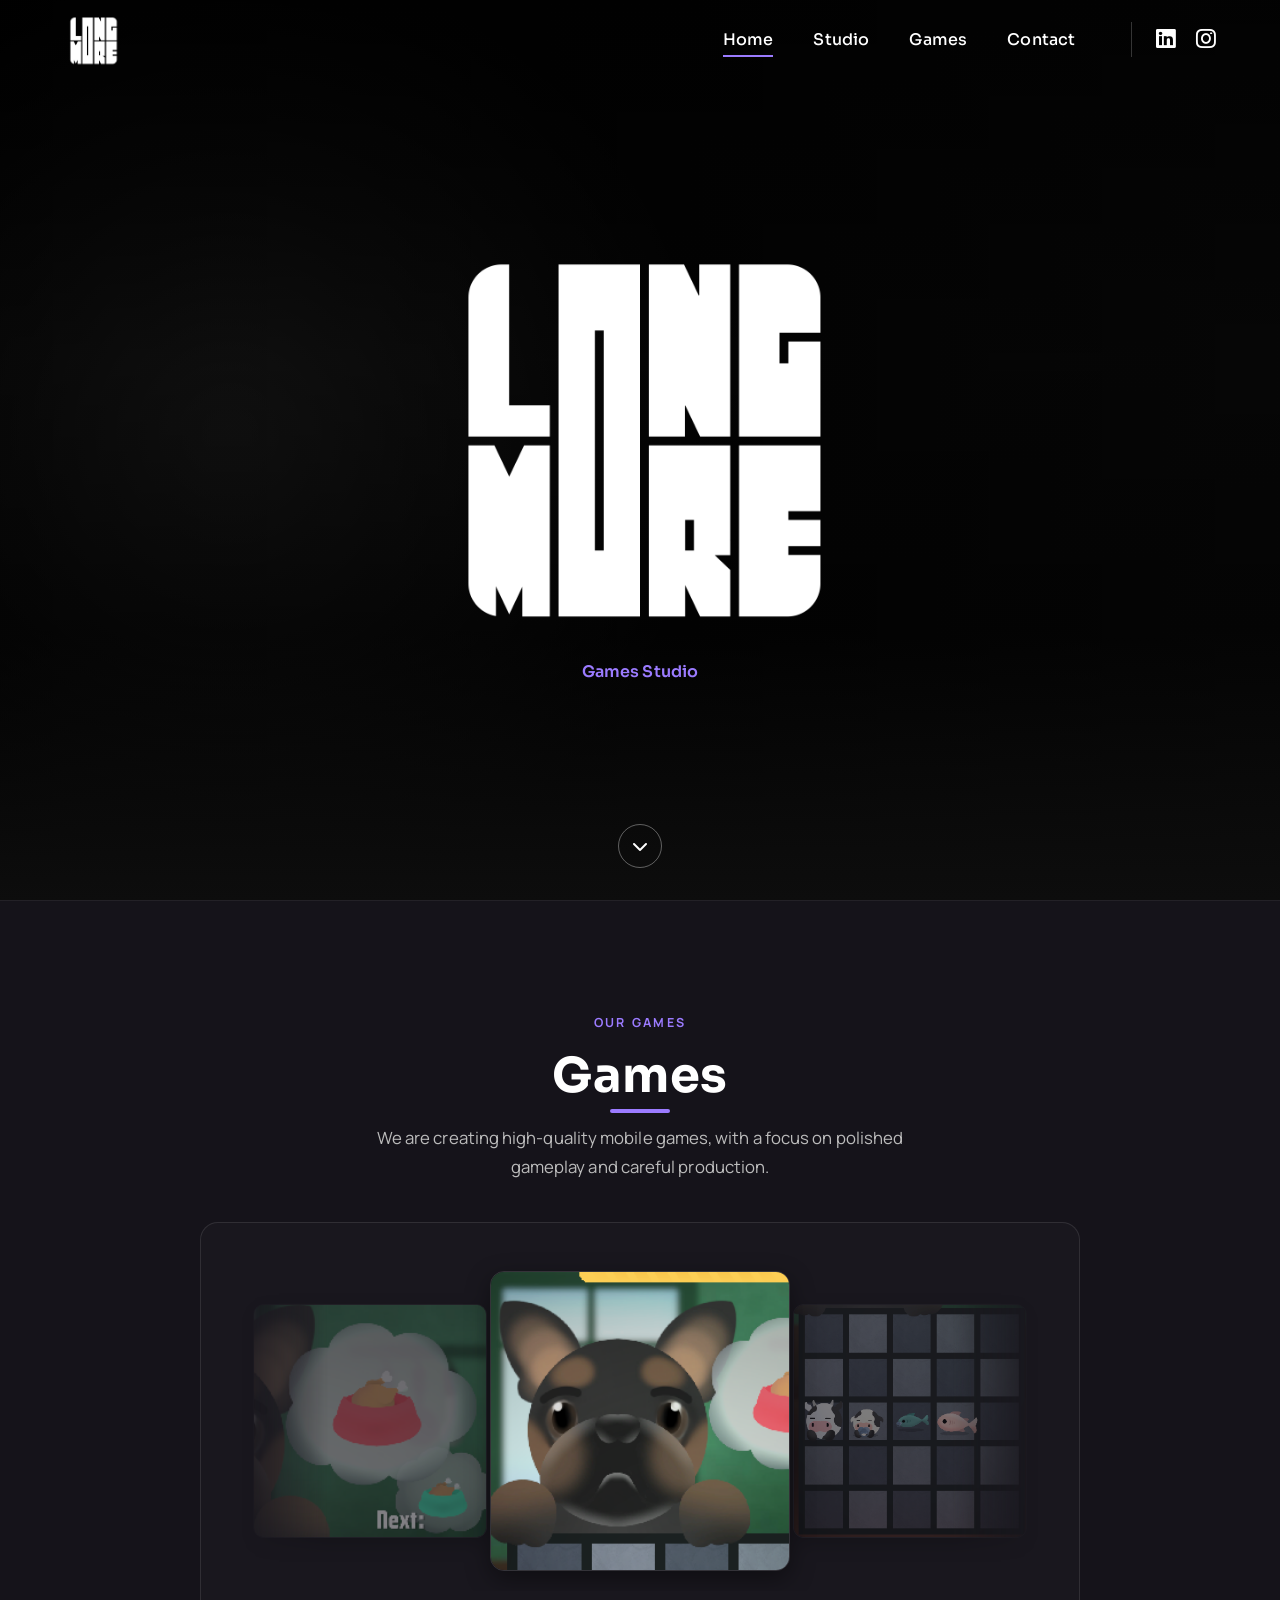
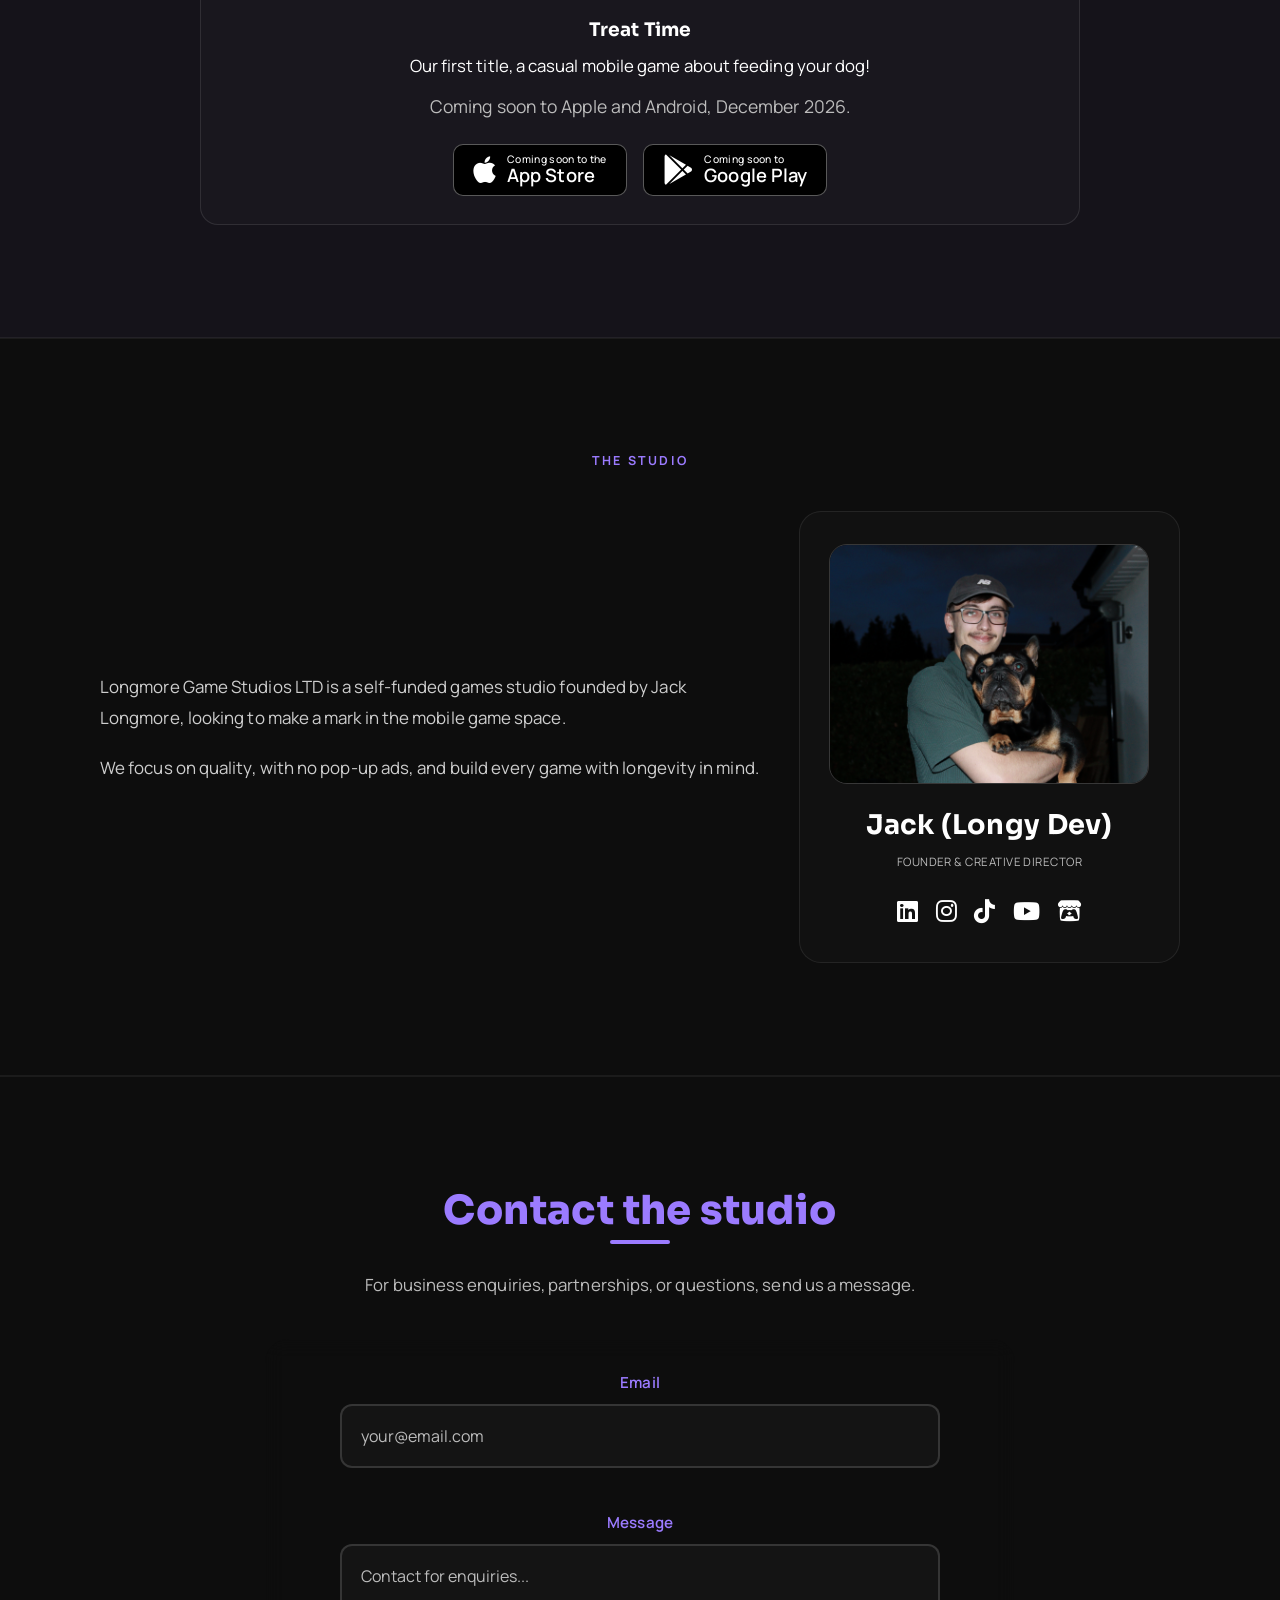
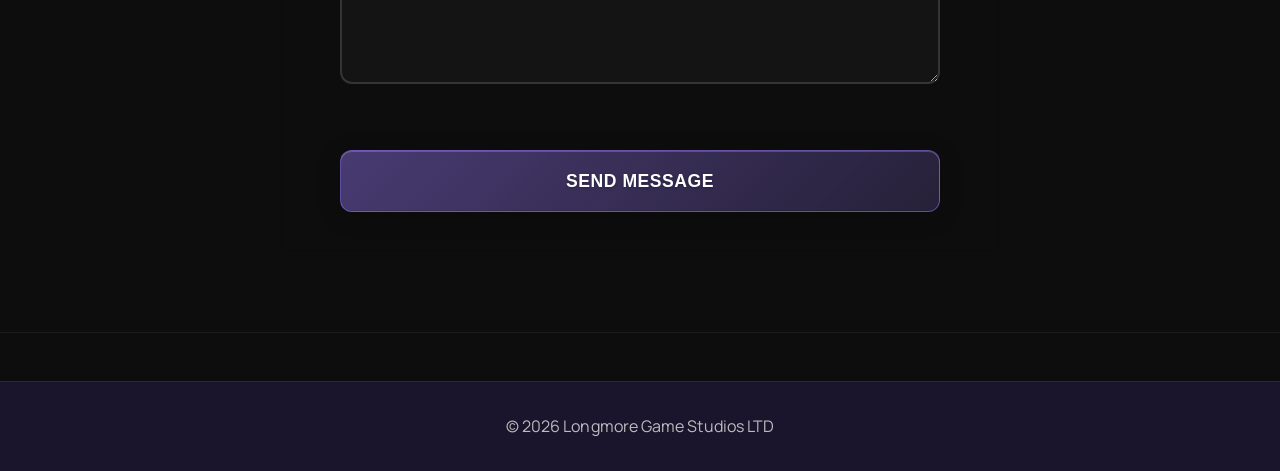
==== index.html @ f1a42972 "Website" ====
<!DOCTYPE html>
<html lang="en">
<head>
  <meta charset="UTF-8" />
  <meta name="viewport" content="width=device-width, initial-scale=1.0"/>
  <title>Longmore Game Studios LTD | High-Quality Mobile Games</title>
  <meta name="description" content="Longmore Game Studios LTD creates high-quality mobile games with a focus on polished gameplay and careful development." />
  <link rel="icon" href="./NewImages/TempStudioLogo/My%20Logo%20Transparent.png" type="image/png">
  <link rel="apple-touch-icon" href="./NewImages/TempStudioLogo/My%20Logo%20Transparent.png">
  <!-- Google Fonts: Sora + Manrope -->
  <link href="https://fonts.googleapis.com/css2?family=Manrope:wght@400;500;600;700;800&family=Sora:wght@500;600;700;800&display=swap" rel="stylesheet">
  <link rel="stylesheet" href="style.css"/>
  <link rel="stylesheet" href="slideshow.css"/>
  <link rel="stylesheet" href="expandable.css"/>
  <link rel="stylesheet" href="contact.css"/>
  <link rel="stylesheet" href="https://cdnjs.cloudflare.com/ajax/libs/font-awesome/6.5.1/css/all.min.css">
  <style>
    body {
      font-family: 'Manrope', 'Inter', 'Poppins', Arial, Helvetica, sans-serif;
      font-size: 1rem;
      font-weight: 400;
      letter-spacing: 0.005em;
      background: var(--bg);
      color: var(--text);
    }
    h1, h2, h3, nav a {
      font-family: 'Sora', 'Inter', 'Poppins', Arial, Helvetica, sans-serif;
      letter-spacing: 0.01em;
    }
    .hero-content-panel {
      max-width: 560px;
      padding: 0;
    }
    @media (max-width: 768px) {
      .hero-content-panel {
        max-width: 100%;
        margin-bottom: 3rem;
      }
    }
    @media (max-width: 768px) {
      .about-grid {
        display: block !important;
        gap: 0 !important;
        position: static !important;
      }
      .about-grid .vertical-divider {
        display: none !important;
      }
      .about-grid > div {
        margin-bottom: 1rem;
      }
      .about-content {
        padding: 1.5rem 1rem !important;
        margin-bottom: 1rem !important;
      }
      .about-bullets li {
        font-size: 0.95rem !important;
        gap: 0.8rem !important;
        padding: 0.8rem 0 !important;
      }
    }
  </style>
</head>
<body>
  <nav>
    <div class="nav-left">
      <a href="#top" class="nav-logo-link">
        <div class="brand-logo-crop brand-logo-crop-nav">
          <img src="./NewImages/TempStudioLogo/My%20Logo%20Transparent.png" alt="Longmore Game Studios LTD">
        </div>
      </a>
    </div>

    <div class="nav-right">
      <a href="#top" class="current">Home</a>
      <a href="#studio">Studio</a>
      <a href="#games">Games</a>
      <a href="#contact">Contact</a>
      <div class="socials">
        <a href="https://www.linkedin.com/in/jacklongmorein/" target="_blank" rel="noopener" aria-label="LinkedIn"><i class="fab fa-linkedin"></i></a>
        <a href="https://www.instagram.com/longy_dev" target="_blank" rel="noopener" aria-label="Instagram"><i class="fab fa-instagram"></i></a>
      </div>
    </div>

    <button class="menu-toggle" id="menuToggle" type="button" aria-label="Toggle menu" aria-expanded="false" aria-controls="menuOverlay">
      <span></span><span></span><span></span>
    </button>

    <div class="menu-overlay" id="menuOverlay" aria-hidden="true">
      <div class="menu-links">
        <a href="#top" style="--i:0">Home</a>
        <a href="#studio" style="--i:1">Studio</a>
        <a href="#games" style="--i:2">Games</a>
        <a href="#contact" style="--i:3">Contact</a>
      </div>
      <div class="menu-socials" style="--i:4">
        <a href="https://www.linkedin.com/in/jacklongmorein/" target="_blank" rel="noopener" aria-label="LinkedIn"><i class="fab fa-linkedin"></i></a>
        <a href="https://www.instagram.com/longy_dev" target="_blank" rel="noopener" aria-label="Instagram"><i class="fab fa-instagram"></i></a>
      </div>
    </div>
  </nav>

  <header id="top" class="banner" style="display: flex; align-items: center; justify-content: center; padding: 1.5rem clamp(1rem, 4vw, 4rem); height: 100vh; overflow: hidden; margin-top: 0;">
    <!-- Add <source src="./NewVideos/your-gameplay.mp4" type="video/mp4"> inside the video once the footage is ready -->
    <video class="banner-video" autoplay muted loop playsinline preload="metadata" aria-hidden="true"></video>
    <div class="banner-video-fade" aria-hidden="true"></div>
    <div class="hero-content-panel" style="display: flex; flex-direction: column; justify-content: center; align-items: center; text-align: center; z-index: 10; position: relative;">
      <h1 class="hero-brand-heading"><span class="brand-logo-crop brand-logo-crop-hero"><img src="./NewImages/TempStudioLogo/My%20Logo%20Transparent.png" alt="Longmore Game Studios LTD"></span></h1>
      <p class="hero-studio-label">Games Studio</p>
    </div>
    <a class="hero-scroll-cue" href="#games" aria-label="Scroll to games" title="Scroll to games">
      <i class="fa-solid fa-chevron-down" aria-hidden="true"></i>
    </a>
  </header>

  <main>
    <section id="games" class="centered-shell section-block">
      <div class="section-heading">
        <p class="eyebrow">Our games</p>
        <h2>Games</h2>
        <p class="vision-statement">We are creating high-quality mobile games, with a focus on polished gameplay and careful production.</p>
      </div>

      <div class="game-gallery" aria-label="Longmore Game Studios games">
        <article class="featured-game">
          <div class="featured-game-shots" id="treatTimeShots">
            <img src="./NewImages/TreatTimeImages/treattime-dog.png" alt="Treat Time dog waiting for food">
            <img src="./NewImages/TreatTimeImages/treattime-grid.png" alt="Treat Time puzzle grid">
            <img src="./NewImages/TreatTimeImages/treattime-buttons.png" alt="Treat Time bone and bowl buttons">
            <img src="./NewImages/TreatTimeImages/treattime-food.png" alt="Treat Time requested food">
          </div>
          <h3>Treat Time</h3>
          <p class="featured-game-description">Our first title, a casual mobile game about feeding your dog!</p>
          <p class="featured-game-status">Coming soon to Apple and Android, December 2026.</p>
          <div class="store-badges">
            <span class="store-badge">
              <i class="fa-brands fa-apple" aria-hidden="true"></i>
              <span><small>Coming soon to the</small>App Store</span>
            </span>
            <span class="store-badge">
              <i class="fa-brands fa-google-play" aria-hidden="true"></i>
              <span><small>Coming soon to</small>Google Play</span>
            </span>
          </div>
        </article>
      </div>
    </section>

    <section id="studio" class="centered-shell section-block">
      <div class="section-heading">
        <p class="eyebrow">The studio</p>
      </div>

      <div class="story-split">
        <div class="story-copy">
          <p>
            Longmore Game Studios LTD is a self-funded games studio founded by Jack Longmore, looking to make a mark in the mobile game space.
          </p>

          <p>
            We focus on quality, with no pop-up ads, and build every game with longevity in mind.
          </p>
        </div>

        <div class="owner-card" aria-label="Owner profile overview">
          <img class="owner-photo" src="./Images/ME.JPG" alt="Jack, founder of Longmore Game Studios LTD, holding his dog">
          <h3>Jack (Longy Dev)</h3>
          <p>Founder & Creative Director</p>
          <div class="owner-socials">
            <a href="https://www.linkedin.com/in/jacklongmorein/" target="_blank" rel="noopener" aria-label="LinkedIn"><i class="fab fa-linkedin"></i></a>
            <a href="https://www.instagram.com/longy_dev" target="_blank" rel="noopener" aria-label="Instagram"><i class="fab fa-instagram"></i></a>
            <a href="https://www.tiktok.com/@longydev" target="_blank" rel="noopener" aria-label="TikTok"><i class="fab fa-tiktok"></i></a>
            <a href="https://www.youtube.com/@LongyDev" target="_blank" rel="noopener" aria-label="YouTube"><i class="fab fa-youtube"></i></a>
            <a href="https://longy-dev.itch.io/" target="_blank" rel="noopener" aria-label="itch.io"><i class="fab fa-itch-io"></i></a>
          </div>
        </div>
      </div>
    </section>

    <section id="contact" class="centered-shell section-block contact-block">
      <div class="section-heading narrow">
        
        <h2>Contact the studio</h2>
        <p class="vision-statement">For business enquiries, partnerships, or questions, send us a message.</p>
      </div>

      <div class="contact-wrapper" style="padding: 0; background: transparent; border: none; box-shadow: none;">
        <form class="contact-form" action="https://formspree.io/f/xaqpeebo" method="POST">
          <div class="form-group">
            <label for="email">Email</label>
            <input type="email" id="email" name="email" placeholder="your@email.com" required>
          </div>

          <div class="form-group">
            <label for="message">Message</label>
            <textarea id="message" name="message" placeholder="Contact for enquiries..." required></textarea>
          </div>

          <div class="form-group" style="margin-top: 1rem;">
            <button type="submit" class="cta-btn">Send message</button>
          </div>
        </form>
      </div>
    </section>
  </main>

  <footer>
    <p>© 2026 Longmore Game Studios LTD</p>
  </footer>

  <script src="script.js"></script>
</body>
</html>
---- style.css ----
@import url('https://fonts.googleapis.com/css2?family=Inter:wght@400;600;700;900&display=swap');
@import url('https://fonts.googleapis.com/css2?family=Poppins:wght@400;600;700&display=swap');

/* Freelance project card links */
/* Juicy pill-style links for freelance cards */
/* Simple accent color links for freelance cards */
.freelance-card-content a {
  color: var(--accent);
  text-decoration: none;
  font-weight: 600;
  margin-right: 1.2rem;
  transition: color 0.18s;
  position: relative;
}
.freelance-card-content a:last-child {
  margin-right: 0;
}
.freelance-card-content a:hover, .freelance-card-content a:focus {
  color: #fff;
  text-decoration: underline;
  outline: none;
}
.freelance-card-links {
  margin-top: auto;
  padding-top: 1rem;
  display: flex;
  gap: 1.2rem;
  flex-wrap: wrap;
}
/* =========================================================
   FREELANCE PAGE CUSTOM STYLES
========================================================= */

/* Override muted text colour on the freelance page only */
.page-freelance {
  --text-muted: #e0e0e0;
}
.page-freelance [style*="text-muted"] {
  font-size: 1rem !important;
}



.freelance-section {
  padding: 4rem 2rem;
  max-width: 1000px;
  margin: 0 auto 2rem auto;
}

.freelance-cards {
  display: grid;
  grid-template-columns: repeat(3, 1fr);
  gap: 1.8rem;
  max-width: 1000px;
  margin: 0 auto;
}

.freelance-card {
  display: flex;
  flex-direction: column;
  background: rgba(40,40,40,0.85);
  border-radius: 12px;
  overflow: hidden;
  border: 1px solid rgba(151, 217, 154,0.15);
  box-shadow: 0 4px 20px rgba(0,0,0,0.25);
  transition: transform 0.25s ease, box-shadow 0.25s ease, border-color 0.25s ease;
}
.freelance-card:hover {
  transform: translateY(-6px);
  box-shadow: 0 12px 32px rgba(0,0,0,0.4);
  border-color: rgba(151, 217, 154,0.5);
}

.freelance-card img {
  width: 100%;
  height: 180px;
  object-fit: cover;
  display: block;
  border-bottom: 2px solid rgba(151, 217, 154,0.2);
}

.freelance-card-content {
  flex: 1;
  min-width: 0;
  padding: 1.4rem;
  display: flex;
  flex-direction: column;
}

.freelance-card-content h3 {
  color: var(--accent);
  margin-bottom: 0.7rem;
  font-size: 1.25rem;
}

.freelance-card-content p {
  color: #fff;
  line-height: 1.6;
  font-size: 1rem;
  margin-bottom: 0.7rem;
}


.freelance-review-grid {
  display: grid;
  grid-template-columns: 1fr 1fr;
  gap: 2rem;
  max-width: 900px;
  margin: 0 auto;
}

.freelance-review-card {
  display: flex;
  position: relative;
  background: rgba(30,30,30,0.9);
  border: 1px solid rgba(255,255,255,0.07);
  border-radius: 14px;
  padding: 2.2rem 2rem 1.8rem;
  flex-direction: column;
  align-items: flex-start;
  gap: 0;
  overflow: hidden;
}
.freelance-review-card::before {
  content: '\201C';
  position: absolute;
  top: -0.6rem;
  left: 1.2rem;
  font-size: 6rem;
  line-height: 1;
  color: var(--accent);
  opacity: 0.18;
  font-family: Georgia, serif;
  pointer-events: none;
}

.freelance-review-card p {
  font-size: 0.96rem;
  line-height: 1.8;
  color: #d0d0d0;
  margin-bottom: 1.2rem;
  position: relative;
  z-index: 1;
}

.freelance-review-card .review-author {
  color: var(--accent);
  font-weight: 700;
  font-size: 0.93rem;
  letter-spacing: 0.02em;
}
.freelance-review-card .review-role {
  color: rgba(255,255,255,0.4);
  font-size: 0.82rem;
  margin-top: 0.15rem;
}

/* Project Types grid */
.freelance-packages-grid {
  display: grid;
  grid-template-columns: 1fr 1fr;
  gap: 2rem;
  margin-bottom: 2rem;
}

@media (max-width: 900px) {
  .freelance-review-grid,
  .freelance-packages-grid {
    grid-template-columns: 1fr;
    gap: 1.2rem;
  }
  .freelance-cards {
    grid-template-columns: 1fr 1fr;
  }
  .freelance-section {
    padding: 2.5rem 1rem;
  }
}

@media (max-width: 600px) {
  .freelance-cards {
    grid-template-columns: 1fr;
  }
  .freelance-review-card {
    padding: 1.2rem;
  }
  .freelance-section {
    padding: 1.5rem 0.5rem;
  }
}

/* =========================================================
   WHAT I'VE BUILT — EDITORIAL CARD LAYOUT
========================================================= */

.built-grid {
  display: grid;
  grid-template-columns: 1fr 1fr;
  gap: 1.6rem;
  max-width: 1000px;
  margin: 0 auto;
}

/* Base card */
.built-card {
  position: relative;
  border-radius: 14px;
  overflow: hidden;
  background: rgba(24,24,24,0.95);
  border: 1px solid rgba(255,255,255,0.07);
  display: flex;
  flex-direction: column;
  transition: transform 0.28s ease, box-shadow 0.28s ease, border-color 0.28s ease;
}
.built-card:hover {
  transform: translateY(-6px);
  box-shadow: 0 20px 48px rgba(0,0,0,0.55);
  border-color: rgba(151, 217, 154,0.3);
}

/* Featured card spans both columns, side-by-side layout */
.built-card--featured {
  grid-column: 1 / -1;
  flex-direction: row;
}

/* Image wrapper */
.built-card-img {
  position: relative;
  overflow: hidden;
}
.built-card--featured .built-card-img {
  flex: 0 0 55%;
  min-height: 300px;
}
.built-card:not(.built-card--featured) .built-card-img {
  height: 210px;
}

.built-card-img img {
  width: 100%;
  height: 100%;
  object-fit: cover;
  display: block;
  transition: transform 0.45s ease;
}
.built-card:hover .built-card-img img {
  transform: scale(1.05);
}

/* Gradient edge fade — right-edge for featured, bottom for others */
.built-card--featured .built-card-img::after {
  content: '';
  position: absolute;
  inset: 0;
  background: linear-gradient(to right, transparent 55%, rgba(24,24,24,0.85) 100%);
  pointer-events: none;
}
.built-card:not(.built-card--featured) .built-card-img::after {
  content: '';
  position: absolute;
  inset: 0;
  background: linear-gradient(to bottom, transparent 45%, rgba(24,24,24,0.75) 100%);
  pointer-events: none;
}

/* Pill tag badge */
.built-tag {
  position: absolute;
  top: 1rem;
  left: 1rem;
  padding: 0.28rem 0.75rem;
  border-radius: 20px;
  font-size: 0.7rem;
  font-weight: 700;
  letter-spacing: 0.09em;
  text-transform: uppercase;
  z-index: 2;
  backdrop-filter: blur(8px);
}
.built-tag--steam {
  background: rgba(151, 217, 154,0.2);
  color: #b0e0b2;
  border: 1px solid rgba(151, 217, 154,0.55);
}
.built-tag--vr {
  background: rgba(78,201,201,0.18);
  color: #82eaea;
  border: 1px solid rgba(78,201,201,0.5);
}
.built-tag--industry {
  background: rgba(212,175,55,0.18);
  color: #ecd06e;
  border: 1px solid rgba(212,175,55,0.5);
}

/* Card body */
.built-card-body {
  flex: 1;
  padding: 1.5rem;
  display: flex;
  flex-direction: column;
}
.built-card--featured .built-card-body {
  padding: 2rem 2.2rem;
  justify-content: center;
}

.built-card-body h3 {
  color: var(--accent);
  margin-bottom: 0.65rem;
  font-size: 1.15rem;
}
.built-card--featured .built-card-body h3 {
  font-size: 1.5rem;
}

.built-card-body p {
  color: #cccccc;
  font-size: 0.93rem;
  line-height: 1.65;
  margin-bottom: 0.5rem;
}

/* Pill-style link buttons */
.built-card-links {
  margin-top: auto;
  padding-top: 1.1rem;
  border-top: 1px solid rgba(255,255,255,0.07);
  display: flex;
  gap: 1.4rem;
  flex-wrap: wrap;
}
.built-card-links a {
  display: inline-flex;
  align-items: center;
  gap: 0.4rem;
  font-size: 0.85rem;
  font-weight: 600;
  text-decoration: none;
  transition: color 0.2s ease, gap 0.2s ease;
  color: var(--accent);
}

.built-card-links a:hover {
  color: #fff;
}

.built-card-links a.link-secondary {
  color: rgba(151, 217, 154,0.6);
}
.built-card-links a.link-secondary:hover {
  color: var(--accent);
}

@media (max-width: 750px) {
  .built-grid {
    grid-template-columns: 1fr;
  }
  .built-card--featured {
    flex-direction: column;
  }
  .built-card--featured .built-card-img {
    flex: none;
    min-height: 200px;
    height: 220px;
  }
  .built-card--featured .built-card-img::after {
    background: linear-gradient(to bottom, transparent 45%, rgba(24,24,24,0.75) 100%);
  }
}

/* =========================================================
   HOW I WORK — PROCESS STEPS
========================================================= */

.how-steps {
  display: grid;
  grid-template-columns: repeat(4, 1fr);
  gap: 0;
  position: relative;
  max-width: 1000px;
  margin: 0 auto;
}

/* Connecting line behind all steps */
.how-steps::before {
  content: '';
  position: absolute;
  top: 2.2rem;
  left: calc(12.5% - 0px);
  right: calc(12.5% - 0px);
  height: 2px;
  background: linear-gradient(to right, transparent, rgba(151, 217, 154,0.35) 10%, rgba(151, 217, 154,0.35) 90%, transparent);
  z-index: 0;
}

.how-step {
  position: relative;
  text-align: center;
  padding: 0 1rem 1.5rem;
  z-index: 1;
  transition: transform 0.25s ease;
}
.how-step:hover {
  transform: translateY(-4px);
}

/* Number bubble */
.how-step-num {
  width: 4.2rem;
  height: 4.2rem;
  background: #1a1a1a;
  border: 2px solid var(--accent);
  border-radius: 50%;
  display: flex;
  align-items: center;
  justify-content: center;
  margin: 0 auto 1.4rem;
  font-size: 1.3rem;
  font-weight: 800;
  color: var(--accent);
  position: relative;
  z-index: 2;
  box-shadow: 0 0 0 6px rgba(151, 217, 154,0.08);
  transition: background 0.25s, box-shadow 0.25s;
}
.how-step:hover .how-step-num {
  background: #1e2b1f;
  box-shadow: 0 0 0 8px rgba(151, 217, 154,0.12);
}

.how-step h4 {
  color: #ffffff;
  font-size: 0.95rem;
  font-weight: 700;
  margin-bottom: 0.6rem;
}

.how-step p {
  color: rgba(255,255,255,0.55);
  font-size: 0.88rem;
  line-height: 1.65;
}

@media (max-width: 700px) {
  .how-steps {
    grid-template-columns: 1fr 1fr;
    gap: 2rem 1rem;
  }
  .how-steps::before {
    display: none;
  }
}
@media (max-width: 420px) {
  .how-steps {
    grid-template-columns: 1fr;
    gap: 2rem;
  }
}

/* =========================================================
   PRICING SECTION
========================================================= */

.pricing-card {
  max-width: 580px;
  margin: 0 auto;
  background: rgba(24,24,24,0.95);
  border: 1px solid rgba(255,255,255,0.07);
  border-top: 3px solid var(--accent);
  border-radius: 14px;
  padding: 2.4rem 2.4rem 2rem;
}

.pricing-list {
  list-style: none;
  padding: 0;
  margin: 0 0 1.8rem;
}

.pricing-list li {
  display: flex;
  align-items: center;
  justify-content: center;
  gap: 0.9rem;
  padding: 0.85rem 0;
  border-bottom: 1px solid rgba(255,255,255,0.05);
  color: #e0e0e0;
  font-size: 0.95rem;
  line-height: 1.5;
  text-align: center;
}

.pricing-list li:last-child {
  border-bottom: none;
}

.pricing-list li .pricing-check {
  flex-shrink: 0;
  width: 1.5rem;
  height: 1.5rem;
  background: rgba(151, 217, 154,0.12);
  border: 1px solid rgba(151, 217, 154,0.3);
  border-radius: 50%;
  display: flex;
  align-items: center;
  justify-content: center;
  font-size: 0.7rem;
  color: var(--accent);
  margin-top: 0.05rem;
}

.pricing-note {
  color: rgba(255,255,255,0.4);
  font-size: 0.88rem;
  text-align: center;
  margin: 0 0 1.8rem;
  font-style: italic;
}

.pricing-cta {
  text-align: center;
  padding-top: 1.4rem;
  border-top: 1px solid rgba(255,255,255,0.06);
}

.pricing-cta a {
  display: inline-block;
  background: var(--accent);
  color: #1a1a1a;
  font-weight: 700;
  font-size: 0.9rem;
  padding: 0.7rem 1.8rem;
  border-radius: 6px;
  text-decoration: none;
  transition: background 0.2s, transform 0.2s;
}

.pricing-cta a:hover {
  background: #9af0a0;
  transform: translateY(-2px);
  box-shadow: 0 5px 20px rgba(125, 228, 130, 0.3);
}

/* Unify .card.highlight for testimonials and packages */
.card.highlight {
  border-radius: 10px;
  box-shadow: 0 2px 12px rgba(0,0,0,0.12);
  padding: 2rem;
  margin: 0;
}

@media (max-width: 600px) {
  .card.highlight {
    padding: 1.2rem !important;
  }
}
@media (min-width: 901px) {
  .featured-hero-info-mobile {
    padding: 1.2rem 1.8rem;
    text-align: center;
    display: flex;
    flex-direction: column;
    align-items: center;
  }
  .featured-hero-info-mobile .featured-badge {
    font-size: 0.85rem;
    padding: 0.3rem 1rem;
    margin-bottom: 0.6rem;
    background: var(--accent);
    color: #222;
    font-weight: 800;
    border-radius: 6px;
    letter-spacing: 1px;
    box-shadow: 0 2px 12px 0 rgba(151, 217, 154,0.12);
    text-transform: uppercase;
  }
  .featured-hero-info-mobile h3 {
    font-size: 1.6rem;
    font-weight: 900;
    color: #fff;
    margin-bottom: 0.4rem;
    letter-spacing: 0.5px;
    text-shadow: 0 2px 12px rgba(0,0,0,0.18);
  }
  .featured-hero-info-mobile p {
    font-size: 0.95rem;
    color: var(--text-muted);
    margin-bottom: 0.7rem;
    line-height: 1.5;
    max-width: 600px;
  }
  .featured-hero-info-mobile .featured-link-text {
    font-size: 0.9rem;
    font-weight: 700;
    color: var(--accent);
    margin-top: 0.1rem;
    letter-spacing: 0.5px;
  }
}
@media (min-width: 901px) {
  .featured-hero {
    background: var(--card-bg);
    border-radius: 16px;
    margin-bottom: 1.2rem;
    position: static;
    z-index: auto;
  }
}
@media (max-width: 700px) {
  .gamejam-gallery {
    display: flex;
    flex-direction: column;
    align-items: center;
    gap: 1.5rem;
    margin-bottom: 4rem;
  }
  .gamejam-card {
    display: flex;
    flex-direction: column;
    align-items: center;
    text-decoration: none;
    background: var(--card-bg);
    border-radius: 14px;
    box-shadow: 0 4px 16px rgba(0,0,0,0.10);
    padding: 1.2rem 0.5rem !important;
    width: 98vw !important;
    max-width: 98vw !important;
    margin: 0 auto 0 auto !important;
    transition: transform 0.2s;
  }
  .gamejam-card img {
    width: 100%;
    height: 38vw !important;
    min-height: 120px;
    max-height: 180px;
    object-fit: cover;
    border-radius: 10px;
    margin-bottom: 1.1rem;
  }
}
@media (max-width: 768px) {
  .project-content {
    display: flex !important;
    flex-direction: column !important;
  }
  .project-media {
    order: 1 !important;
    width: 100% !important;
    margin-bottom: 1.2rem !important;
  }
  .project-media .youtube-video,
  .project-media video {
    width: 100% !important;
    height: auto !important;
    margin-bottom: 0.7rem !important;
    border-radius: 12px !important;
  }
  .project-media .project-gallery {
    display: flex !important;
    flex-wrap: wrap !important;
    gap: 0.5rem !important;
    margin-bottom: 0.7rem !important;
    justify-content: center !important;
  }
  .project-media .project-gallery img,
  .project-media .gallery-placeholder {
    width: 48% !important;
    min-width: 120px !important;
    max-width: 180px !important;
    border-radius: 10px !important;
    margin-bottom: 0.5rem !important;
  }
  .project-info {
    order: 2 !important;
    width: 100% !important;
    margin-top: 0 !important;
    padding: 1.2rem 0.5rem !important;
  }
}
@media (max-width: 768px) {
  .banner > div[style*="background: linear-gradient"] {
    background: linear-gradient(to bottom, rgba(26, 26, 26, 1) 0%, rgba(26, 26, 26, 0.98) 20%, rgba(26, 26, 26, 0.85) 40%, rgba(26, 26, 26, 0.5) 65%, rgba(26, 26, 26, 0.1) 85%, transparent 100%) !important;
  }
}
@media (max-width: 768px) {
  .banner {
    flex-direction: column !important;
    align-items: center !important;
    justify-content: center !important;
    padding: 1.5rem 1rem !important;
    min-height: 60vh !important;
    text-align: center !important;
  }
  .banner > div[style*="flex: 0.6"] {
    align-items: center !important;
    text-align: center !important;
    width: 100% !important;
    margin: 0 auto !important;
  }
  .banner h1,
  .banner p {
    text-align: center !important;
    width: 100% !important;
    margin-left: 0 !important;
    margin-right: 0 !important;
  }
  .banner div[style*="display: flex; gap: 1rem;"] {
    justify-content: center !important;
    flex-wrap: wrap !important;
    width: 100% !important;
    margin: 0 auto !important;
  }
}
@media (max-width: 768px) {
  .featured-hero {
    box-shadow: none;
    border: 1px solid rgba(151, 217, 154, 0.15);
    background: var(--card-bg);
    border-radius: 16px;
    margin-bottom: 1.2rem;
    position: static;
    z-index: auto;
    display: flex;
    flex-direction: column;
    min-height: 100%;
  }
  .featured-hero-link {
    border-radius: 16px;
    overflow: hidden;
    display: flex;
    flex-direction: column;
    height: 100%;
  }
  .featured-hero-video {
    aspect-ratio: 16 / 9;
    border-radius: 16px 16px 0 0;
    min-height: unset;
    max-height: 220px;
    width: 100%;
    overflow: hidden;
    position: relative;
  }
  .featured-hero-video video {
    width: 100%;
    height: 100%;
    object-fit: cover;
    border-radius: 16px 16px 0 0;
  }
  .featured-hero-overlay {
    display: none !important;
  }
  .featured-hero-content, .featured-hero-info-mobile {
    padding: 1.2rem;
    background: none;
    text-align: left;
  }
  .featured-badge {
    font-size: 0.8rem;
    padding: 0.3rem 0.8rem;
    margin-bottom: 0.5rem;
    background: var(--accent);
    color: #222;
    box-shadow: none;
    letter-spacing: 0.5px;
    display: inline-block;
  }
  .featured-hero-content h3, .featured-hero-info-mobile h3 {
    font-size: 1.3rem;
    font-weight: 700;
    color: #fff;
    margin-bottom: 0.3rem;
    letter-spacing: 0.2px;
    text-shadow: none;
  }
  .featured-hero-content p, .featured-hero-info-mobile p {
    font-size: 0.9rem;
    color: var(--text-muted);
    font-weight: 400;
    margin-bottom: 0.5rem;
    text-shadow: none;
  }
  .featured-link-text {
    font-size: 0.9rem;
    font-weight: 600;
    color: var(--accent);
    text-shadow: none;
  }
  .featured-duo {
    grid-template-columns: 1fr;
    gap: 1.2rem;
  }
  .featured-duo-info {
    padding: 1.2rem;
  }
}
@media (max-width: 768px) {
  .featured-hero {
    background: var(--card-bg);
    border-radius: 16px;
    margin-bottom: 1.2rem;
    position: static;
    z-index: auto;
  }
  .featured-hero-link {
    border-radius: 16px;
    overflow: hidden;
  }
  .featured-hero-video {
    aspect-ratio: 16 / 9;
    border-radius: 16px 16px 0 0;
    min-height: unset;
    max-height: 220px;
    width: 100%;
    overflow: hidden;
  }
  .featured-hero-video video {
    width: 100%;
    height: 100%;
    object-fit: cover;
    border-radius: 16px 16px 0 0;
  }
  .featured-hero-overlay {
    position: absolute;
    inset: 0;
    background: linear-gradient(to top, rgba(26, 26, 26, 0.95) 0%, rgba(26, 26, 26, 0.5) 60%, transparent 100%);
    display: flex;
    align-items: flex-end;
    justify-content: center;
    padding: 1rem;
    border-radius: 0 0 16px 16px;
  }
  .featured-hero-content {
    max-width: 100%;
    padding: 1.2rem;
    text-align: left;
  }
  .featured-badge {
    font-size: 0.8rem;
    padding: 0.3rem 0.8rem;
    margin-bottom: 0.5rem;
    background: var(--accent);
    color: #222;
    box-shadow: none;
    letter-spacing: 0.5px;
  }
  .featured-hero-content h3 {
    font-size: 1.3rem;
    font-weight: 700;
    color: #fff;
    margin-bottom: 0.3rem;
    letter-spacing: 0.2px;
    text-shadow: none;
  }
  .featured-hero-content p {
    font-size: 0.9rem;
    color: var(--text-muted);
    font-weight: 400;
    margin-bottom: 0.5rem;
    text-shadow: none;
  }
  .featured-link-text {
    font-size: 0.9rem;
    font-weight: 600;
    color: var(--accent);
    text-shadow: none;
  }
  .featured-duo {
    grid-template-columns: 1fr;
    gap: 1.2rem;
  }
  .featured-duo-info {
    padding: 1.2rem;
  }
}
/* Fix default link color for featured-hero-link */
.featured-hero-link,
.featured-hero-link:visited,
.featured-hero-link:active,
.featured-hero-link:hover {
  color: inherit;
  text-decoration: none;
}
.featured-hero-link * {
  color: inherit;
}

/* =========================================================
   BASE & VARIABLES
========================================================= */
:root {
  --accent: #9b7bff;
  --dark: #7d5ae8;
  --darker: #1b142d;
  --bg: #0d0d0d;
  --card-bg: #141414;
  --text: #ffffff;
  --text-muted: #bcbcbc;
  --nav-height: 80px;
}

* {
  margin: 0;
  padding: 0;
  box-sizing: border-box;
}

html {
  scroll-behavior: smooth;
  scroll-padding-top: calc(var(--nav-height) + 20px);
}

body {
  font-family: 'Inter', 'Poppins', Arial, Helvetica, sans-serif;
  font-size: 1rem;
  font-weight: 400;
  letter-spacing: 0.01em;
  background: var(--bg);
  color: var(--text);
  line-height: 1.6;
  overflow-x: hidden;
}

/* =========================================================
   NAVIGATION
========================================================= */
nav {
  position: fixed;
  top: 0;
  left: 0;
  right: 0;
  z-index: 1000;
  height: var(--nav-height);
  display: flex;
  align-items: center;
  justify-content: space-between;
  padding: 0 5%;
  background: transparent;
  backdrop-filter: none;
  border-bottom: 1px solid transparent;
  transition: background 0.4s ease, backdrop-filter 0.4s ease, border-color 0.4s ease;
}

nav.scrolled {
  background: transparent;
  backdrop-filter: none;
  border-bottom: 1px solid transparent;
  box-shadow: none;
}

nav .nav-left {
  font-size: 1.5rem;
  font-weight: 700;
  color: var(--text);
  display: flex;
  align-items: center;
  gap: 1rem;
}

.nav-logo-link {
  display: flex;
  align-items: center;
  text-decoration: none;
  color: var(--text);
  letter-spacing: 0.04em;
}

.brand-logo-crop {
  position: relative;
  display: block;
  overflow: hidden;
  flex: none;
}

.brand-logo-crop img {
  position: absolute;
  top: 50%;
  left: 50%;
  display: block;
  width: 100%;
  height: 100%;
  object-fit: contain;
  transform: translate(-50%, -50%);
}

.brand-logo-crop-nav {
  width: 58px;
  height: 58px;
}

.hero-brand-heading {
  margin: 0 0 0.25rem;
  line-height: 0;
}

.brand-logo-crop-hero {
  width: min(72vw, 440px);
  aspect-ratio: 1;
  overflow: visible;
}

.hero-brand-heading img {
  transform-origin: center;
  scale: 1 1;
  rotate: 0deg;
  transition: scale 90ms cubic-bezier(0.2, 0.8, 0.25, 1), rotate 100ms ease-out, transform-origin 100ms ease-out;
}

.hero-brand-heading.is-morphing img {
  transform-origin: var(--logo-origin, center);
  scale: var(--logo-scale-x, 1) var(--logo-scale-y, 1);
  rotate: var(--logo-rotation, 0deg);
}

.hero-studio-label {
  color: var(--accent);
  font-family: 'Sora', 'Inter', 'Poppins', Arial, Helvetica, sans-serif;
  font-size: 1rem;
  font-weight: 600;
  margin: 0;
}

.hero-scroll-cue {
  position: absolute;
  left: 50%;
  bottom: 2rem;
  display: grid;
  width: 44px;
  height: 44px;
  place-items: center;
  color: #fff;
  border: 1px solid rgba(255, 255, 255, 0.35);
  border-radius: 50%;
  text-decoration: none;
  transform: translateX(-50%);
  animation: hero-scroll-hint 1.8s ease-in-out infinite;
}

.hero-scroll-cue:hover {
  color: var(--accent);
  border-color: var(--accent);
}

@keyframes hero-scroll-hint {
  0%, 100% { translate: 0 0; }
  50% { translate: 0 7px; }
}

@media (prefers-reduced-motion: reduce) {
  .hero-scroll-cue {
    animation: none;
  }

  .hero-brand-heading img {
    transition: none;
  }
}

.nav-logo-link span {
  color: #fff;
}

.nav-logo {
  display: none;
}

nav .nav-right {
  display: flex;
  align-items: center;
  gap: 2.5rem;
}

nav .nav-right > a {
  color: var(--text);
  text-decoration: none;
  font-weight: 500;
  position: relative;
  transition: color 0.3s;
}

nav .nav-right > a:hover,
nav .nav-right > a.current {
  color: #fff;
}

nav .nav-right > a::after {
  content: '';
  position: absolute;
  bottom: -5px;
  left: 0;
  width: 0;
  height: 2px;
  background: var(--accent);
  transition: width 0.3s;
}

nav .nav-right > a:hover::after,
nav .nav-right > a.current::after {
  width: 100%;
}

nav .socials {
  display: flex;
  gap: 1.2rem;
  padding-left: 1.5rem;
  margin-left: 1rem;
  border-left: 1px solid rgba(255, 255, 255, 0.2);
}

nav .socials a {
  color: var(--text);
  font-size: 1.4rem;
  transition: all 0.3s;
}

nav .socials a:hover {
  color: var(--accent);
  transform: translateY(-3px);
}

/* =========================================================
   SIDEBAR
========================================================= */
.sidebar {
  position: fixed;
  left: 2%;
  top: 50%;
  transform: translateY(-50%);
  z-index: 999;
  display: flex;
  flex-direction: column;
  gap: 1.5rem;
}

.sidebar a {
  display: flex;
  align-items: center;
  gap: 0.8rem;
  color: var(--text-muted);
  text-decoration: none;
  font-size: 0.9rem;
  transition: all 0.3s;
  opacity: 0.7;
}

.sidebar a::before {
  content: '';
  width: 8px;
  height: 8px;
  border-radius: 50%;
  background: var(--text-muted);
  transition: all 0.3s;
  flex-shrink: 0;
}

.sidebar a:hover,
.sidebar a.active {
  color: var(--accent);
  opacity: 1;
}

.sidebar a:hover::before,
.sidebar a.active::before {
  background: var(--accent);
  width: 12px;
  height: 12px;
}

/* =========================================================
   BANNER
========================================================= */
.banner {
  position: relative;
  height: 100vh;
  min-height: 750px;
  display: flex;
  align-items: center;
  justify-content: center;
  background: linear-gradient(90deg, rgba(0, 0, 0, 0.98) 0%, rgba(0, 0, 0, 0.82) 35%, rgba(0, 0, 0, 0.65) 60%, rgba(0, 0, 0, 0.3) 100%);
  background-size: cover;
  background-position: center;
  overflow: hidden;
  margin-top: 0;
  perspective: 1000px;
}

.banner::before {
  content: '';
  position: absolute;
  inset: 0;
  background: radial-gradient(circle at 18% 48%, rgba(255, 255, 255, 0.09) 0%, transparent 42%);
}

.banner-overlay {
  position: absolute;
  inset: 0;
  background: linear-gradient(to bottom, rgba(0,0,0,0.3), rgba(0,0,0,0.6)), linear-gradient(to right, transparent 0%, transparent 100%);
  z-index: 1;
  animation: fadeInOverlay 1.5s ease-out;
}

.banner-video {
  position: absolute;
  inset: 0;
  width: 100%;
  height: 100%;
  object-fit: cover;
}

.banner-video-fade {
  position: absolute;
  inset: 0;
  background: linear-gradient(to bottom, rgba(0, 0, 0, 0.75) 0%, rgba(0, 0, 0, 0.35) 40%, rgba(0, 0, 0, 0.55) 70%, #0d0d0d 100%);
}

@media (prefers-reduced-motion: reduce) {
  .banner-video {
    display: none;
  }
}

.banner-content {
  position: relative;
  z-index: 2;
  text-align: center;
  padding: 0 2rem;
  animation: fadeInUp 1s ease-out;
}

.banner-content h1 {
  font-size: 4rem;
  font-weight: 700;
  margin-bottom: 1rem;
  color: var(--text);
  text-shadow: 2px 2px 8px rgba(0,0,0,0.5);
}

.banner-content p {
  font-size: 1.5rem;
  color: var(--text-muted);
}

.hero-content-panel {
  min-width: 0;
  padding: 7rem clamp(2rem, 6vw, 6rem) 4rem;
}

.centered-shell {
  max-width: 1120px;
  margin: 0 auto;
  padding-left: 1.25rem;
  padding-right: 1.25rem;
}

.section-block {
  padding-top: 5.5rem;
  padding-bottom: 2rem;
}

.section-heading {
  text-align: center;
  max-width: 760px;
  margin: 0 auto 2.5rem auto;
}

.section-heading.narrow {
  max-width: 680px;
}

.vision-statement {
  max-width: 60ch;
  margin: 1.25rem auto 0;
  color: var(--text-muted);
  line-height: 1.75;
  font-size: 1.05rem;
}

.eyebrow {
  color: var(--accent);
  text-transform: uppercase;
  letter-spacing: 0.18em;
  font-weight: 700;
  font-size: 0.78rem;
  margin-bottom: 1rem;
}

.section-heading h2 {
  font-size: clamp(2rem, 4vw, 3rem);
  margin: 0;
  line-height: 1.12;
  color: var(--text);
}

.story-split {
  display: grid;
  grid-template-columns: 1.4fr 0.8fr;
  gap: 2rem;
  align-items: center;
}

.story-copy {
  max-width: 700px;
}

.story-copy p {
  color: rgba(255,255,255,0.8);
  line-height: 1.8;
  margin-bottom: 1.2rem;
  font-size: 1.06rem;
}

.owner-card {
  background: rgba(255,255,255,0.02);
  border: 1px solid rgba(255,255,255,0.08);
  border-radius: 22px;
  padding: 2rem 1.5rem;
  text-align: center;
  min-height: 260px;
  display: flex;
  flex-direction: column;
  justify-content: center;
  align-items: center;
}

.owner-badge {
  width: 110px;
  height: 110px;
  border-radius: 50%;
  display: grid;
  place-items: center;
  background: linear-gradient(135deg, rgba(255,255,255,0.18), rgba(255,255,255,0.04));
  border: 1px solid rgba(255,255,255,0.16);
  font-size: 3rem;
  font-weight: 800;
  margin-bottom: 1.25rem;
  color: var(--text);
}

.owner-photo {
  width: 100%;
  max-width: 320px;
  height: auto;
  aspect-ratio: 4 / 3;
  object-fit: cover;
  object-position: center center;
  border: 1px solid rgba(255, 255, 255, 0.16);
  border-radius: 18px;
  margin-bottom: 1.25rem;
  filter: saturate(0.85);
}

.owner-card h3 {
  color: var(--text);
  font-size: 1.7rem;
  margin-bottom: 0.35rem;
}

.owner-card p {
  color: var(--text-muted);
  letter-spacing: 0.04em;
  text-transform: uppercase;
  font-size: 0.72rem;
}

.owner-socials {
  display: flex;
  flex-wrap: wrap;
  justify-content: center;
  gap: 1.1rem;
  margin-top: 1.25rem;
}

.owner-socials a {
  color: var(--text);
  font-size: 1.5rem;
  transition: color 0.3s ease, transform 0.3s ease;
}

.owner-socials a:hover {
  color: var(--accent);
  transform: translateY(-3px);
}

.alt-panel {
  background: rgba(255,255,255,0.015);
  border-top: 1px solid rgba(255,255,255,0.05);
  border-bottom: 1px solid rgba(255,255,255,0.05);
  padding-top: 5rem;
  padding-bottom: 5rem;
}

.vision-grid,
.feature-grid {
  display: grid;
  grid-template-columns: repeat(3, minmax(0, 1fr));
  gap: 1.5rem;
}

.vision-item,
.feature-card {
  background: rgba(255,255,255,0.02);
  border: 1px solid rgba(255,255,255,0.08);
  border-radius: 18px;
  padding: 1.6rem;
}

.vision-item h3,
.feature-card h3 {
  margin: 0 0 0.8rem 0;
  color: var(--text);
  font-size: 1.22rem;
}

.vision-item p,
.feature-card p {
  margin: 0;
  line-height: 1.7;
  color: rgba(255,255,255,0.8);
}

.feature-icon {
  font-size: 2rem;
  margin-bottom: 0.8rem;
}

.game-gallery {
  text-align: center;
}

.featured-game {
  max-width: 880px;
  margin: 0 auto;
  padding: 1.8rem;
  border: 1px solid rgba(255, 255, 255, 0.1);
  border-radius: 18px;
  background: rgba(255, 255, 255, 0.02);
}

.featured-game h3 {
  margin: 0 0 0.5rem;
}

.featured-game-description {
  margin: 0 0 0.75rem;
  color: var(--text);
  font-size: 1.05rem;
  line-height: 1.6;
}

.featured-game-status {
  margin: 0;
  color: var(--text-muted);
  font-size: 1.1rem;
}

.featured-game-shots {
  --shot-size: 300px;
  --shot-gap: 270px;
  position: relative;
  width: 100%;
  height: calc(var(--shot-size) + 40px);
  margin: 0 auto 1.5rem;
  overflow: hidden;
  -webkit-mask-image: linear-gradient(to right, transparent 0%, #000 12%, #000 88%, transparent 100%);
  mask-image: linear-gradient(to right, transparent 0%, #000 12%, #000 88%, transparent 100%);
}

.featured-game-shots img {
  position: absolute;
  top: 50%;
  left: 50%;
  width: var(--shot-size);
  height: var(--shot-size);
  object-fit: cover;
  border-radius: 14px;
  border: 1px solid rgba(255, 255, 255, 0.12);
  box-shadow: 0 8px 24px rgba(0, 0, 0, 0.4);
  opacity: 0;
  transform: translate(-50%, -50%) scale(0.7);
  transition: transform 0.8s ease, opacity 0.8s ease;
}

.featured-game-shots img.is-active {
  z-index: 2;
  opacity: 1;
  transform: translate(-50%, -50%) scale(1);
}

.featured-game-shots img.is-prev,
.featured-game-shots img.is-next {
  z-index: 1;
  opacity: 0.45;
}

.featured-game-shots img.is-prev {
  transform: translate(calc(-50% - var(--shot-gap)), -50%) scale(0.78);
}

.featured-game-shots img.is-next {
  transform: translate(calc(-50% + var(--shot-gap)), -50%) scale(0.78);
}

@media (max-width: 600px) {
  .featured-game-shots {
    --shot-size: 220px;
    --shot-gap: 190px;
  }
}

.store-badges {
  display: flex;
  flex-wrap: wrap;
  justify-content: center;
  gap: 1rem;
  margin-top: 1.5rem;
}

.store-badge {
  display: inline-flex;
  align-items: center;
  gap: 0.7rem;
  padding: 0.55rem 1.2rem;
  border: 1px solid rgba(255, 255, 255, 0.35);
  border-radius: 10px;
  background: #000;
  color: #fff;
  text-align: left;
  font-size: 1.15rem;
  font-weight: 600;
  line-height: 1.1;
}

.store-badge > i {
  font-size: 1.9rem;
}

.store-badge small {
  display: block;
  font-size: 0.65rem;
  font-weight: 500;
  letter-spacing: 0.03em;
}

.why224-columns {
  display: grid;
  grid-template-columns: minmax(0, 1fr) auto minmax(0, 1fr);
  gap: 1rem;
  align-items: stretch;
}

.why224-panel {
  padding: 1.8rem;
  border: 1px solid rgba(255, 255, 255, 0.1);
  border-radius: 18px;
  background: rgba(255, 255, 255, 0.02);
}

.why224-panel-featured {
  border-color: rgba(155, 123, 255, 0.5);
  background: rgba(155, 123, 255, 0.08);
}

.why224-connector {
  display: flex;
  align-items: center;
  justify-content: center;
  min-width: 5.5rem;
  color: var(--accent);
}

.why224-connector span {
  display: block;
  color: var(--accent);
  font-size: 5rem;
  font-weight: 900;
  line-height: 1;
  -webkit-text-stroke: 1px var(--accent);
}

.why224-panel-label {
  margin-bottom: 1rem;
  color: var(--accent);
  font-size: 0.78rem;
  font-weight: 700;
  letter-spacing: 0.1em;
  text-transform: uppercase;
}

.why224-panel h3 {
  margin-bottom: 0.75rem;
  color: var(--text);
  font-size: 1.35rem;
}

.why224-panel p {
  color: rgba(255, 255, 255, 0.8);
  line-height: 1.7;
}

.pathway {
  margin-top: 1.5rem;
  display: flex;
  align-items: center;
  flex-wrap: wrap;
  gap: 0.4rem;
  color: var(--text);
  font-family: 'Sora', 'Inter', sans-serif;
  font-size: 1rem;
  font-weight: 700;
}

.pathway span {
  padding: 0.35rem 0.55rem;
  border: 1px solid rgba(255, 255, 255, 0.14);
  border-radius: 999px;
  color: var(--text);
  font-family: 'Manrope', 'Inter', sans-serif;
  font-size: 0.82rem;
}

.pathway b {
  color: var(--accent);
  font-size: 1.25rem;
}

.pathway-note {
  margin-top: 0.5rem;
  font-size: 0.9rem;
}

.real-world-prompts {
  margin: 2.5rem auto 0;
  max-width: 950px;
  text-align: center;
}

.real-world-prompts .eyebrow {
  margin-bottom: 1rem;
}

.prompt-grid {
  display: grid;
  grid-template-columns: repeat(2, minmax(0, 1fr));
  gap: 0.75rem 1rem;
}

.prompt-grid p {
  margin: 0;
  padding: 1rem;
  border-left: 2px solid var(--accent);
  color: rgba(255, 255, 255, 0.8);
  line-height: 1.5;
  text-align: left;
}

.contact-block {
  padding-bottom: 5rem;
}

@media (max-width: 900px) {
  .story-split,
  .vision-grid,
  .feature-grid {
    grid-template-columns: 1fr;
  }

  .story-split {
    gap: 1.5rem;
  }

  .why224-columns {
    grid-template-columns: 1fr;
  }

  .game-gallery {
    grid-template-columns: 1fr;
  }

  .why224-connector {
    min-height: 3.5rem;
    min-width: 0;
  }

  .why224-connector span {
    font-size: 3.5rem;
    transform: rotate(90deg);
  }
}

@media (max-width: 600px) {
  .prompt-grid {
    grid-template-columns: 1fr;
  }
}

.scroll-indicator {
  position: absolute;
  bottom: 2rem;
  left: 50%;
  transform: translateX(-50%);
  width: 24px;
  height: 40px;
  border: 2px solid var(--accent);
  border-radius: 20px;
  cursor: pointer;
  animation: float 2s ease-in-out infinite;
  z-index: 3;
}

.scroll-indicator::before {
  content: '';
  position: absolute;
  top: 8px;
  left: 50%;
  transform: translateX(-50%);
  width: 4px;
  height: 8px;
  background: var(--accent);
  border-radius: 2px;
  animation: scrollDot 2s ease-in-out infinite;
}

/* =========================================================
   SECTIONS
========================================================= */
section {
  max-width: 1200px;
  margin: 3rem auto;
  padding: 3rem 2rem;
  scroll-margin-top: calc(var(--nav-height) + 16px);
}

section h2 {
  font-size: 2.5rem;
  margin-bottom: 3rem;
  text-align: center;
  color: var(--text);
  position: relative;
  display: inline-block;
  width: 100%;
}

section h2::after {
  content: '';
  position: absolute;
  bottom: -10px;
  left: 50%;
  transform: translateX(-50%);
  width: 60px;
  height: 4px;
  background: var(--accent);
  border-radius: 2px;
}

/* =========================================================
   STATS SECTION
========================================================= */
.stats {
  display: grid;
  grid-template-columns: repeat(auto-fit, minmax(200px, 1fr));
  gap: 2rem;
  margin: 3rem 0;
}

.stat-card {
  text-align: center;
  padding: 3rem 2rem;
  background: linear-gradient(135deg, rgba(151, 217, 154, 0.1), rgba(151, 217, 154, 0.05));
  border-radius: 16px;
  border: 2px solid rgba(151, 217, 154, 0.25);
  transition: all 0.3s;
  opacity: 0;
  transform: translateY(30px);
  animation: fadeInUp 0.6s ease-out forwards;
  box-shadow: 0 4px 15px rgba(151, 217, 154, 0.1);
}

.stat-card:nth-child(1) { animation-delay: 0.1s; }
.stat-card:nth-child(2) { animation-delay: 0.2s; }
.stat-card:nth-child(3) { animation-delay: 0.3s; }
.stat-card:nth-child(4) { animation-delay: 0.4s; }

.stat-card:hover {
  border-color: var(--accent);
  transform: translateY(-8px);
  box-shadow: 0 15px 40px rgba(151, 217, 154, 0.3);
  background: linear-gradient(135deg, rgba(151, 217, 154, 0.15), rgba(151, 217, 154, 0.08));
}

.stat-card .number {
  font-size: 3.5rem;
  font-weight: 700;
  color: var(--accent);
  display: block;
  margin-bottom: 0.8rem;
}

.stat-card .label {
  color: var(--text-muted);
  font-size: 1.05rem;
  font-weight: 500;
}

/* =========================================================
   CARDS
========================================================= */
.card {
  background: var(--card-bg);
  border-radius: 16px;
  padding: 2rem;
  border: 1px solid rgba(151, 217, 154, 0.15);
  margin-bottom: 1.5rem;
  transition: all 0.3s;
  opacity: 0;
  transform: translateY(30px);
  animation: fadeInUp 0.6s ease-out forwards;
}

.card:nth-child(1) { animation-delay: 0.1s; }
.card:nth-child(2) { animation-delay: 0.2s; }
.card:nth-child(3) { animation-delay: 0.3s; }
.card:nth-child(4) { animation-delay: 0.4s; }

.card:hover {
  transform: translateY(-5px);
  border-color: var(--accent);
  box-shadow: 0 10px 30px rgba(151, 217, 154, 0.15);
}

/* =========================================================
   BUTTONS
========================================================= */
.btn {
  display: inline-flex;
  align-items: center;
  justify-content: center;
  padding: 0.8rem 1.5rem;
  background: var(--accent);
  color: var(--bg);
  border: none;
  border-radius: 8px;
  font-weight: 600;
  font-size: 0.95rem;
  text-decoration: none;
  cursor: pointer;
  transition: all 0.3s;
}

.btn:hover {
  background: #9af0a0;
  transform: translateY(-2px);
  box-shadow: 0 5px 20px rgba(125, 228, 130, 0.3);
}

.btn-container {
  text-align: center;
  margin: 1.5rem 0;
}

.itch-btn,
.discord-btn {
  display: inline-flex;
  align-items: center;
  gap: 0.5rem;
}

/* =========================================================
   YOUTUBE SECTION (HOME PAGE)
========================================================= */
#youtube .youtube-cards {
  display: grid;
  grid-template-columns: repeat(auto-fit, minmax(280px, 1fr));
  gap: 2rem;
  margin: 2rem 0;
}

#youtube iframe {
  width: 100%;
  height: 300px;
  border-radius: 8px;
}

/* =========================================================
   YOUTUBE FEATURED SECTION
========================================================= */
#youtube .youtube-featured {
  display: flex;
  flex-direction: column;
  gap: 4rem;
  margin: 3rem 0;
}

#youtube .youtube-featured-item {
  display: grid;
  grid-template-columns: 1fr 1fr;
  gap: 3rem;
  align-items: center;
  padding-bottom: 4rem;
  border-bottom: 2px solid rgba(151, 217, 154, 0.3);
  border-image: linear-gradient(to right, transparent, rgba(151, 217, 154, 0.3) 15%, rgba(151, 217, 154, 0.3) 85%, transparent) 1;
}

#youtube .youtube-featured-item:last-child {
  border-bottom: none;
  padding-bottom: 0;
}

#youtube .youtube-featured-item.reverse {
  direction: rtl;
}

#youtube .youtube-featured-item.reverse > * {
  direction: ltr;
}

#youtube .youtube-video-wrapper {
  display: flex;
  justify-content: center;
}

#youtube .youtube-video-wrapper iframe {
  width: 100%;
  max-width: 500px;
  aspect-ratio: 1;
  border-radius: 8px;
}

#youtube .youtube-text-wrapper {
  display: flex;
  flex-direction: column;
  justify-content: center;
}

#youtube .youtube-text-wrapper h3 {
  font-size: 1.5rem;
  color: var(--accent);
  margin-bottom: 1rem;
  font-weight: 700;
}

#youtube .youtube-text-wrapper p {
  font-size: 1rem;
  line-height: 1.6;
  color: var(--text);
}

/* =========================================================
   JOURNEY CAROUSEL
========================================================= */
#youtube .journey-section {
  margin: 4rem 0;
}

#youtube .journey-section h3 {
  font-size: 1.5rem;
  color: var(--accent);
  margin-bottom: 2rem;
  text-align: center;
  font-weight: 700;
}

#youtube .journey-carousel-wrapper {
  display: flex;
  align-items: center;
  justify-content: center;
  gap: 2rem;
  margin: 3rem 0;
  position: relative;
}

#youtube .journey-carousel-container {
  flex: 1;
  overflow: hidden;
  position: relative;
  max-width: 900px;
  height: 400px;
}

#youtube .journey-carousel-track {
  display: flex;
  gap: 2rem;
  padding: 1rem;
  align-items: center;
  justify-content: center;
  transition: transform 0.6s cubic-bezier(0.34, 1.56, 0.64, 1);
}

#youtube .journey-carousel-item {
  flex: 0 0 240px;
  height: 280px;
  opacity: 0.5;
  transition: opacity 0.6s ease, transform 0.6s cubic-bezier(0.34, 1.56, 0.64, 1);
  display: flex;
  flex-direction: column;
  align-items: center;
  justify-content: flex-start;
  transform: scale(0.75);
}

#youtube .journey-carousel-item.active {
  opacity: 1;
  flex: 0 0 320px;
  height: 360px;
  transform: scale(1);
  z-index: 10;
}

#youtube .journey-carousel-item img {
  width: 100%;
  height: 200px;
  object-fit: cover;
  border-radius: 8px;
  margin-bottom: 0.8rem;
}

#youtube .journey-carousel-item p {
  font-size: 0.9rem;
  color: var(--text-muted);
  font-weight: 500;
}
#youtube .youtube-video {
  width: 100%;
  height: auto;
  aspect-ratio: 16 / 9;
  border-radius: 12px;
  margin: 1rem 0;
  border: none;
  box-shadow: 0 8px 30px rgba(0, 0, 0, 0.4);
}

/* =========================================================
   PORTFOLIO PAGE - YOUTUBE VIDEOS BIGGER
========================================================= */
#games .youtube-video {
  width: 100%;
  height: auto;
  aspect-ratio: 16 / 9;
  border-radius: 12px;
  margin: 0;
  border: none;
  box-shadow: 0 8px 30px rgba(0, 0, 0, 0.4);
}

#uni-projects .youtube-video,
#work .youtube-video {
  width: 100%;
  height: auto;
  aspect-ratio: 16 / 9;
  border-radius: 12px;
  margin: 0;
  border: none;
  box-shadow: 0 8px 30px rgba(0, 0, 0, 0.4);
}

/* =========================================================
   PORTFOLIO PAGE - YOUTUBE SNIPPETS GRID
========================================================= */
#games .youtube-snippets,
#uni-projects .youtube-snippets,
#work .youtube-snippets {
  display: grid;
  grid-template-columns: repeat(auto-fit, minmax(320px, 1fr));
  gap: 2rem;
  margin: 2rem 0;
}

/* =========================================================
   PORTFOLIO PAGE - PROJECT TITLES
========================================================= */
#games .youtube-snippets .card h4,
#games .youtube-snippets .card h3,
#uni-projects .youtube-snippets .card h4,
#uni-projects .youtube-snippets .card h3,
#work .youtube-snippets .card h4,
#work .youtube-snippets .card h3 {
  text-align: center;
  color: var(--accent);
  font-size: 1.4rem;
  margin-bottom: 1rem;
  font-weight: 700;
}

/* =========================================================
   PORTFOLIO PAGE - HIGHLIGHT CARDS
========================================================= */
#games .card.highlight,
#uni-projects .card.highlight,
#work .card.highlight,
#events .card.highlight {
  background: var(--card-bg);
  border: none;
  border-radius: 16px;
  padding: 2rem;
  margin: 0;
  display: flex;
  flex-direction: column;
  flex: 1;
  box-shadow: 0 8px 30px rgba(0, 0, 0, 0.3);
}

#games .card.highlight h4,
#uni-projects .card.highlight h4,
#work .card.highlight h4,
#events .card.highlight h4 {
  color: var(--accent);
  font-size: 1.1rem;
  margin-bottom: 1rem;
  text-transform: uppercase;
  letter-spacing: 0.5px;
  font-weight: 700;
}

#games .card.highlight p,
#uni-projects .card.highlight p,
#work .card.highlight p,
#events .card.highlight p {
  color: var(--text);
  line-height: 1.6;
  margin: 0.8rem 0;
}

#games .card.highlight ul,
#uni-projects .card.highlight ul,
#work .card.highlight ul,
#events .card.highlight ul {
  list-style: none;
  padding-left: 0;
  margin: 0;
}

#games .card.highlight li,
#uni-projects .card.highlight li,
#work .card.highlight li,
#events .card.highlight li {
  color: var(--text);
  margin: 0.8rem 0;
  padding-left: 1.5rem;
  position: relative;
  line-height: 1.6;
}

#games .card.highlight li::before,
#uni-projects .card.highlight li::before,
#work .card.highlight li::before,
#events .card.highlight li::before {
  content: '✓';
  position: absolute;
  left: 0;
  color: var(--accent);
  font-weight: bold;
  font-size: 1.1rem;
}

/* =========================================================
   PORTFOLIO PAGE - ITCH EMBED BIGGER
========================================================= */
#games .youtube-snippets iframe[src*="itch.io"],
#uni-projects .youtube-snippets iframe[src*="itch.io"],
#work .youtube-snippets iframe[src*="itch.io"] {
  width: 300px !important;
  height: 240px !important;
  margin: 1.5rem auto !important;
  display: block;
}

/* =========================================================
   GALLERY
========================================================= */
.gallery {
  display: grid;
  grid-template-columns: repeat(auto-fit, minmax(250px, 1fr));
  gap: 1.5rem;
  margin: 1.5rem 0;
}

.gallery-item {
  position: relative;
  overflow: hidden;
  border-radius: 12px;
  height: 250px;
  cursor: pointer;
  transition: all 0.3s;
  opacity: 0;
  animation: fadeInUp 0.6s ease-out forwards;
}

.gallery-item:nth-child(1) { animation-delay: 0.1s; }
.gallery-item:nth-child(2) { animation-delay: 0.2s; }
.gallery-item:nth-child(3) { animation-delay: 0.3s; }
.gallery-item:nth-child(4) { animation-delay: 0.4s; }

.gallery-item img {
  width: 100%;
  height: 100%;
  object-fit: cover;
  transition: transform 0.3s;
}

.gallery-item:hover img {
  transform: scale(1.1);
}

/* =========================================================
   FADE EFFECTS
========================================================= */
.fade-item {
  opacity: 0;
  transform: translateY(30px);
  animation: fadeInUp 0.6s ease-out forwards;
}

/* =========================================================
   FOOTER
========================================================= */
footer {
  background: var(--darker);
  padding: 2rem;
  text-align: center;
  border-top: 1px solid rgba(151, 217, 154, 0.1);
  margin-top: 3rem;
}

footer p {
  color: var(--text-muted);
}

/* =========================================================
   ANIMATIONS
========================================================= */
@keyframes fadeInUp {
  from {
    opacity: 0;
    transform: translateY(30px);
  }
  to {
    opacity: 1;
    transform: translateY(0);
  }
}

@keyframes fadeInOverlay {
  from {
    opacity: 0;
  }
  to {
    opacity: 1;
  }
}

@keyframes float {
  0%, 100% { transform: translateX(-50%) translateY(0); }
  50% { transform: translateX(-50%) translateY(-10px); }
}

@keyframes scrollDot {
  0%, 100% { opacity: 0; transform: translateX(-50%) translateY(0); }
  50% { opacity: 1; transform: translateX(-50%) translateY(8px); }
}

@keyframes bounce {
  0%, 20%, 50%, 80%, 100% { transform: translateX(-50%) translateY(0); }
  40% { transform: translateX(-50%) translateY(-10px); }
  60% { transform: translateX(-50%) translateY(-5px); }
}

/* Swipe Tease: glowing bar at hero bottom teasing the swipe-down reveal */
.circle-tease {
  position: absolute;
  bottom: 1.2rem;
  left: 50%;
  transform: translateX(-50%);
  width: 190px;
  height: 46px;
  border-radius: 999px;
  border: 2px solid rgba(151, 217, 154, 0.6);
  background: linear-gradient(180deg, rgba(151, 217, 154, 0.16) 0%, rgba(151, 217, 154, 0.02) 100%);
  box-shadow:
    0 0 26px rgba(151, 217, 154, 0.28),
    0 0 60px rgba(151, 217, 154, 0.1),
    inset 0 0 28px rgba(151, 217, 154, 0.08);
  cursor: pointer;
  z-index: 15;
  transition: opacity 0.4s ease;
  animation: swipeTeasePulse 3s ease-in-out infinite;
  pointer-events: auto;
}

/* Upper swipe streak */
.circle-tease::before {
  content: '';
  position: absolute;
  left: 22px;
  right: 22px;
  top: 11px;
  height: 2px;
  border-radius: 2px;
  background: rgba(151, 217, 154, 0.55);
  animation: swipeTeaseDrift 1.8s ease-in-out infinite;
}

/* Lower swipe streak */
.circle-tease::after {
  content: '';
  position: absolute;
  left: 30px;
  right: 30px;
  bottom: 12px;
  height: 2px;
  border-radius: 2px;
  background: rgba(151, 217, 154, 0.38);
  animation: swipeTeaseDrift 1.8s ease-in-out infinite 0.35s;
}

@keyframes swipeTeasePulse {
  0%, 100% { opacity: 0.3; }
  50%       { opacity: 0.9; }
}

@keyframes swipeTeaseDrift {
  0%, 100% {
    transform: translateY(-2px);
    opacity: 0.45;
  }
  50% {
    transform: translateY(3px);
    opacity: 1;
  }
}

/* =========================================================
   ABOUT SECTION
========================================================= */
.about-content {
  padding: 2rem;
  margin-bottom: 2rem;
}

.about-bullets {
  list-style: none;
  margin: 0;
  padding: 0;
  display: flex;
  flex-direction: column;
  gap: 0;
}

.about-bullets li {
  display: flex;
  align-items: center;
  gap: 1rem;
  font-size: 1.05rem;
  line-height: 1.6;
  color: #ffffff;
  padding: 1rem 0;
  border-bottom: 1px solid rgba(151, 217, 154, 0.1);
}

.about-bullets li:last-child {
  border-bottom: none;
}

/* =========================================================
   FEATURED PROJECTS
========================================================= */
.featured-grid {
  display: grid;
  grid-template-columns: repeat(auto-fit, minmax(300px, 1fr));
  gap: 2rem;
  margin: 2rem 0 3rem 0;
}

  .featured-hero-video {
    aspect-ratio: 16 / 9;
    border-radius: 16px;
    overflow: hidden;
  }

  .featured-hero-overlay {
    background: linear-gradient(to top, rgba(26, 26, 26, 0.95) 0%, rgba(26, 26, 26, 0.5) 60%, transparent 100%);
    align-items: flex-end;
    padding: 1.2rem;
    border-radius: 0 0 16px 16px;
  }

  .featured-hero-content {
    width: 100%;
    max-width: 100%;
    padding: 0;
  }

  .featured-hero-content h3 {
    font-size: 1.3rem;
    margin-bottom: 0.3rem;
  }

  .featured-hero-content p {
    font-size: 0.9rem;
    margin-bottom: 0.5rem;
  }

  .featured-link-text {
    font-size: 0.9rem;
  }

  .featured-duo {
    grid-template-columns: 1fr;
    gap: 1.5rem;
  }
  .featured-duo-info {
    padding: 1.2rem;
  }


.featured-card video {
  width: 100%;
  height: 100%;
  object-fit: cover;
  object-position: center;
  transition: transform 0.3s;
}

.featured-card:hover img,
.featured-card:hover video {
  transform: scale(1.05);
}

.featured-card-overlay {
  position: absolute;
  inset: 0;
  background: linear-gradient(to bottom, transparent 0%, rgba(0,0,0,0.9) 100%);
  display: flex;
  flex-direction: column;
  justify-content: flex-end;
  padding: 2rem;
  opacity: 0;
  transition: opacity 0.3s;
}

.featured-card:hover .featured-card-overlay {
  opacity: 1;
}

.featured-card-overlay h3 {
  color: var(--accent);
  font-size: 1.5rem;
  margin-bottom: 0.5rem;
  font-weight: 700;
}

.featured-card-overlay p {
  color: var(--text-muted);
  font-size: 0.9rem;
  line-height: 1.4;
}

/* Hero remains a normal top section; no sticky scroll-over effect on the homepage. */

/* =========================================================
   FEATURED SECTION (Hero + Duo Layout)
========================================================= */
.featured-section {
  padding: 5rem 2rem 0;
  max-width: 1000px;
  /* Pull up behind the sticky hero */
  margin: -100vh auto 0 auto;
  position: relative;
  z-index: 5; /* behind hero-scroll-wrapper */
  background: var(--bg); /* solid bg so it shows through the hero's clip */
}

@media (prefers-reduced-motion: reduce) {
  .banner {
    clip-path: none !important;
  }
}

/* Hero card */
.featured-hero {
  margin: 2rem 0;
}

.featured-hero-link {
  display: block;
  text-decoration: none;
  border-radius: 16px;
  overflow: hidden;
  border: 1px solid rgba(151, 217, 154, 0.45);
  box-shadow: 0 4px 24px rgba(0, 0, 0, 0.18), inset 0 1px 0 rgba(255, 255, 255, 0.12);
  transition: border-color 0.3s ease, box-shadow 0.3s ease, transform 0.3s ease;
}

.featured-hero-link:hover {
  border-color: rgba(151, 217, 154, 0.75);
  box-shadow: 0 12px 40px rgba(151, 217, 154, 0.25), inset 0 1px 0 rgba(255, 255, 255, 0.18);
  transform: translateY(-3px);
}

.featured-hero-video {
  position: relative;
  width: 100%;
  aspect-ratio: 21 / 9;
  overflow: hidden;
}

.featured-hero-video video {
  width: 100%;
  height: 100%;
  object-fit: cover;
  transition: transform 0.5s ease;
}

.featured-hero-link:hover .featured-hero-video video {
  transform: scale(1.03);
}

.featured-hero-overlay {
  position: absolute;
  inset: 0;
  background: linear-gradient(to top, rgba(26, 26, 26, 0.9) 0%, rgba(26, 26, 26, 0.3) 40%, transparent 70%);
  display: flex;
  align-items: flex-end;
  padding: 1.5rem 2rem;
}

.featured-hero-content {
  max-width: 500px;
}

.featured-badge {
  display: inline-block;
  background: var(--accent);
  color: var(--bg);
  font-size: 0.75rem;
  font-weight: 700;
  padding: 0.3rem 0.8rem;
  border-radius: 4px;
  text-transform: uppercase;
  letter-spacing: 0.5px;
  margin-bottom: 0.8rem;
}

.featured-hero-content h3 {
  font-size: 1.5rem;
  color: #fff;
  margin: 0 0 0.4rem 0;
  font-weight: 700;
}

.featured-hero-content p {
  color: var(--text-muted);
  font-size: 1rem;
  line-height: 1.6;
  margin: 0 0 1rem 0;
}

.featured-link-text {
  color: var(--accent);
  font-weight: 600;
  font-size: 0.95rem;
  display: inline-flex;
  align-items: center;
  gap: 0.5rem;
  transition: gap 0.3s ease;
}
/* Larger CTA treatment for store links in the featured hero */
.featured-store-link {
  min-width: 150px;
  padding: 0.62rem 1.1rem;
  border-radius: 11px;
  border: 1px solid rgba(151, 217, 154, 0.7);
  background: linear-gradient(135deg, rgba(151, 217, 154, 0.35) 0%, rgba(151, 217, 154, 0.18) 100%);
  color: #ffffff !important;
  font-size: 1rem;
  font-weight: 800;
  line-height: 1;
  white-space: nowrap;
  letter-spacing: 0.02em;
  gap: 0.55rem;
  justify-content: center;
  box-shadow: 0 5px 20px rgba(151, 217, 154, 0.24), inset 0 1px 0 rgba(255, 255, 255, 0.2);
  transition: box-shadow 0.2s ease, background 0.2s ease;
}
.featured-store-link i {
  width: 1.1em;
  text-align: center;
  font-size: 1.08rem;
  transition: none;
}
.featured-store-link:hover {
  background: linear-gradient(135deg, rgba(151, 217, 154, 0.52) 0%, rgba(151, 217, 154, 0.3) 100%);
  box-shadow: 0 10px 28px rgba(151, 217, 154, 0.32), inset 0 1px 0 rgba(255, 255, 255, 0.24);
}

.featured-duo-card:hover .featured-link-text {
  gap: 0.8rem;
}

/* Duo cards */
.featured-duo {
  display: grid;
  grid-template-columns: 1fr 1fr;
  gap: 2rem;
  margin: 0 0 1rem 0;
}

.featured-duo-card {
  display: flex;
  flex-direction: column;
  text-decoration: none;
  border-radius: 16px;
  overflow: hidden;
  border: 1px solid rgba(151, 217, 154, 0.45);
  transition: all 0.3s ease;
  background: var(--card-bg);
  box-shadow: 0 4px 24px rgba(0, 0, 0, 0.18), inset 0 1px 0 rgba(255, 255, 255, 0.12);
}

.featured-duo-card:hover {
  border-color: rgba(151, 217, 154, 0.75);
  transform: translateY(-4px);
  box-shadow: 0 12px 40px rgba(151, 217, 154, 0.25), inset 0 1px 0 rgba(255, 255, 255, 0.18);
}

.featured-duo-video {
  position: relative;
  width: 100%;
  aspect-ratio: 16 / 9;
  overflow: hidden;
}

.featured-duo-video video {
  width: 100%;
  height: 100%;
  object-fit: cover;
  transition: transform 0.5s ease;
}

.featured-duo-card:hover .featured-duo-video video {
  transform: scale(1.05);
}

.featured-duo-info {
  padding: 1rem 1.2rem;
  display: flex;
  flex-direction: column;
  gap: 0.3rem;
  background: linear-gradient(135deg, rgba(151, 217, 154, 0.12) 0%, rgba(151, 217, 154, 0.04) 100%);
}

.featured-tag {
  color: var(--accent);
  font-size: 0.8rem;
  font-weight: 600;
  text-transform: uppercase;
  letter-spacing: 0.5px;
}

.featured-duo-info h3 {
  font-size: 1.3rem;
  color: #fff;
  margin: 0;
  font-weight: 700;
}

.featured-duo-info p {
  color: var(--text-muted);
  font-size: 0.9rem;
  line-height: 1.5;
  margin: 0.2rem 0 0.5rem 0;
}

/* Mobile responsive */
@media (max-width: 768px) {
  .featured-hero {
    margin: 1rem 0;
  }
  .featured-hero-link {
    border-radius: 10px;
  }
  .featured-hero-video {
    aspect-ratio: 16 / 9;
    border-radius: 10px;
    min-height: unset;
    max-height: 220px;
    width: 100%;
    overflow: hidden;
  }
  .featured-hero-video video {
    width: 100%;
    height: 100%;
    object-fit: cover;
    border-radius: 10px;
  }
  .featured-hero-overlay {
    position: absolute;
    inset: 0;
    background: linear-gradient(to top, rgba(26, 26, 26, 0.97) 0%, rgba(26, 26, 26, 0.7) 60%, transparent 100%);
    display: flex;
    align-items: flex-end;
    justify-content: center;
    padding: 1rem;
    border-radius: 0 0 10px 10px;
  }
  .featured-hero-content {
    max-width: 100%;
    padding: 0.5rem 0.2rem;
    text-align: center;
  }
  .featured-badge {
    font-size: 0.7rem;
    padding: 0.2rem 0.6rem;
    margin-bottom: 0.5rem;
  }
  .featured-hero-content h3 {
    font-size: 1.1rem;
    margin-bottom: 0.2rem;
  }
  .featured-hero-content p {
    font-size: 0.85rem;
    margin-bottom: 0.5rem;
  }
  .featured-link-text {
    font-size: 0.85rem;
  }
  .featured-store-link {
    min-width: 136px;
    font-size: 0.9rem;
    font-weight: 700;
    padding: 0.52rem 0.86rem;
  }
  .featured-duo {
    grid-template-columns: 1fr;
    gap: 1.2rem;
  }
  .featured-duo-info {
    padding: 1rem;
  }
}

/* =========================================================
   FEATURED CAROUSEL (Portfolio page)
========================================================= */
.featured-carousel {
  position: relative;
  display: flex;
  align-items: center;
  max-width: 1100px;
  margin: 0 auto;
  padding: 0 60px;
}

.carousel-viewport {
  overflow: hidden;
  width: 100%;
  border-radius: 16px;
}

.carousel-viewport .carousel-track {
  display: flex;
  transition: transform 0.5s cubic-bezier(0.25, 0.46, 0.45, 0.94);
  will-change: transform;
  width: auto;
  gap: 0;
  padding: 0;
}

.carousel-slide {
  flex: 0 0 66%;
  margin: 0 1%;
  position: relative;
  border-radius: 16px;
  overflow: hidden;
  cursor: pointer;
  text-decoration: none;
  transition: opacity 0.4s ease, transform 0.4s ease;
  opacity: 0.4;
  transform: scale(0.92);
  aspect-ratio: 16 / 9;
}

.carousel-slide.active {
  opacity: 1;
  transform: scale(1);
}

.carousel-slide video {
  width: 100%;
  height: 100%;
  object-fit: cover;
  display: block;
}

.carousel-slide-overlay {
  position: absolute;
  inset: 0;
  background: linear-gradient(to bottom, transparent 40%, rgba(0, 0, 0, 0.85) 100%);
  display: flex;
  flex-direction: column;
  justify-content: flex-end;
  padding: 2rem;
  opacity: 0;
  transition: opacity 0.3s;
  border-radius: 16px;
}

.carousel-slide.active .carousel-slide-overlay {
  opacity: 1;
}

.carousel-slide-overlay h3 {
  color: var(--accent);
  font-size: 1.4rem;
  font-weight: 700;
  margin-bottom: 0.3rem;
}

.carousel-slide-overlay p {
  color: var(--text-muted);
  font-size: 0.9rem;
}

.carousel-nav {
  position: absolute;
  top: 50%;
  transform: translateY(-50%);
  z-index: 10;
  width: 44px;
  height: 44px;
  border: 2px solid rgba(151, 217, 154, 0.4);
  background: rgba(26, 26, 26, 0.8);
  color: var(--accent);
  border-radius: 50%;
  cursor: pointer;
  display: flex;
  align-items: center;
  justify-content: center;
  font-size: 1rem;
  transition: all 0.3s;
  backdrop-filter: blur(4px);
}

.carousel-nav:hover {
  background: var(--accent);
  color: var(--bg);
  border-color: var(--accent);
}

.carousel-nav--prev {
  left: 8px;
}

.carousel-nav--next {
  right: 8px;
}

.carousel-dots {
  display: flex;
  justify-content: center;
  gap: 0.5rem;
  margin-top: 1.5rem;
}

.carousel-dot {
  width: 10px;
  height: 10px;
  border-radius: 50%;
  background: rgba(151, 217, 154, 0.25);
  border: none;
  cursor: pointer;
  transition: all 0.3s;
  padding: 0;
}

.carousel-dot.active {
  background: var(--accent);
  width: 28px;
  border-radius: 5px;
}

/* Carousel mobile */
@media (max-width: 768px) {
  .featured-carousel {
    padding: 0 40px;
  }

  .carousel-slide {
    flex: 0 0 80%;
    margin: 0 2%;
  }

  .carousel-nav {
    width: 36px;
    height: 36px;
    font-size: 0.85rem;
  }

  .carousel-nav--prev { left: 4px; }
  .carousel-nav--next { right: 4px; }

  .carousel-slide-overlay h3 {
    font-size: 1.1rem;
  }

  .carousel-slide-overlay {
    padding: 1.2rem;
  }
}

@media (max-width: 480px) {
  .featured-carousel {
    padding: 0 30px;
  }

  .carousel-slide {
    flex: 0 0 88%;
    margin: 0 1.5%;
  }

  .carousel-nav {
    width: 30px;
    height: 30px;
    font-size: 0.75rem;
  }

  .carousel-nav--prev { left: 2px; }
  .carousel-nav--next { right: 2px; }
}

/* =========================================================
   COLLAPSIBLE SECTION
========================================================= */
.collapsible-header {
  cursor: pointer;
  padding: 1.5rem 2rem;
  background: var(--card-bg);
  border: 1px solid rgba(151, 217, 154, 0.15);
  border-radius: 12px;
  display: flex;
  justify-content: space-between;
  align-items: center;
  transition: all 0.3s;
  margin-bottom: 0;
}

.collapsible-header:hover {
  border-color: var(--accent);
  background: rgba(151, 217, 154, 0.05);
}

.collapsible-header h3 {
  color: var(--accent);
  font-size: 1.3rem;
  font-weight: 700;
}

.collapsible-icon {
  font-size: 1.5rem;
  color: var(--accent);
  transition: transform 0.3s;
  flex-shrink: 0;
}

.collapsible-header.active .collapsible-icon {
  transform: rotate(180deg);
}

.collapsible-content {
  max-height: 0;
  overflow: hidden;
  transition: max-height 0.3s ease-out;
  background: var(--card-bg);
  border: 1px solid rgba(151, 217, 154, 0.15);
  border-top: none;
  border-radius: 0 0 12px 12px;
}

.collapsible-content.active {
  max-height: 2000px;
  transition: max-height 0.4s ease-out;
}

.collapsible-body {
  padding: 2rem;
  display: flex;
  flex-direction: column;
  gap: 2rem;
}

.collapsible-item {
  opacity: 0;
  animation: fadeInUp 0.6s ease-out forwards;
}

.collapsible-item:nth-child(1) { animation-delay: 0.1s; }
.collapsible-item:nth-child(2) { animation-delay: 0.2s; }
.collapsible-item:nth-child(3) { animation-delay: 0.3s; }
.collapsible-item:nth-child(4) { animation-delay: 0.4s; }

.collapsible-item h4 {
  color: var(--accent);
  font-size: 1.2rem;
  margin-bottom: 0.5rem;
}

.collapsible-item p {
  color: var(--text-muted);
  line-height: 1.6;
}

.collapsible-item ul {
  list-style: none;
  padding-left: 1rem;
}

.collapsible-item li {
  color: var(--text);
  margin: 0.5rem 0;
  position: relative;
  padding-left: 1rem;
}

.collapsible-item li::before {
  content: '▸';
  position: absolute;
  left: 0;
  color: var(--accent);
}

/* =========================================================
   CAROUSEL / SIDE SCROLLING
========================================================= */
.featured-carousel-wrapper {
  display: flex;
  align-items: center;
  justify-content: center;
  gap: 2rem;
  margin: 3rem 0;
  position: relative;
}

.featured-carousel-container {
  flex: 1;
  overflow: hidden;
  position: relative;
  max-width: 1200px;
  height: 480px;
}

.featured-carousel-track {
  display: flex;
  position: relative;
  width: 100%;
  height: 100%;
  gap: 2rem;
  align-items: center;
  justify-content: center;
  transition: transform 0.6s cubic-bezier(0.34, 1.56, 0.64, 1);
}

.featured-carousel-item {
  flex: 0 0 320px;
  height: 360px;
  opacity: 0.5;
  transition: opacity 0.6s ease, transform 0.6s cubic-bezier(0.34, 1.56, 0.64, 1);
  display: flex;
  align-items: center;
  justify-content: center;
  transform: scale(0.75);
}

.featured-carousel-item.active {
  opacity: 1;
  flex: 0 0 500px;
  height: 450px;
  transform: scale(1);
  z-index: 10;
}

.featured-carousel-item:nth-child(1) { animation-delay: 0.1s; }
.featured-carousel-item:nth-child(2) { animation-delay: 0.2s; }
.featured-carousel-item:nth-child(3) { animation-delay: 0.3s; }
.featured-carousel-item:nth-child(4) { animation-delay: 0.4s; }

.carousel-container {
  position: relative;
  overflow: hidden;
  margin: 2rem 0;
  width: 100%;
}

.carousel-track {
  display: flex;
  gap: 2rem;
  transition: transform 0.5s ease-out;
  padding: 1rem 0;
  width: max-content;
}

.carousel-item {
  flex: 0 0 350px;
  opacity: 0;
  animation: fadeInUp 0.6s ease-out forwards;
}

.carousel-item:nth-child(1) { animation-delay: 0.1s; }
.carousel-item:nth-child(2) { animation-delay: 0.2s; }
.carousel-item:nth-child(3) { animation-delay: 0.3s; }
.carousel-item:nth-child(4) { animation-delay: 0.4s; }
.carousel-item:nth-child(5) { animation-delay: 0.5s; }
.carousel-item:nth-child(6) { animation-delay: 0.6s; }
.carousel-item:nth-child(7) { animation-delay: 0.7s; }
.carousel-item:nth-child(8) { animation-delay: 0.8s; }

.carousel-controls {
  display: none !important;
}

.carousel-btn {
  width: 50px;
  height: 50px;
  border: 2px solid var(--accent);
  background: var(--card-bg);
  color: var(--accent);
  border-radius: 50%;
  cursor: pointer;
  display: flex;
  align-items: center;
  justify-content: center;
  font-size: 1.2rem;
  transition: all 0.3s;
}

.carousel-btn:hover:not(:disabled) {
  background: var(--accent);
  color: var(--bg);
  transform: scale(1.1);
}

.carousel-btn:disabled {
  opacity: 0.5;
  cursor: not-allowed;
}

.carousel-gallery {
  display: grid;
  grid-template-columns: repeat(auto-fit, minmax(150px, 1fr));
  gap: 1rem;
}

/* =========================================================
   HOME PAGE - FIX
========================================================= */
#featured .carousel-item {
  flex: 0 0 500px;
}

#featured .carousel-item .featured-card {
  opacity: 1;
  transform: none;
  animation: none;
  height: 350px;
}

/* =========================================================
   RESPONSIVE - CAROUSEL
========================================================= */
@media (max-width: 768px) {
  .carousel-item {
    flex: 0 0 280px;
  }
}

@media (max-width: 600px) {
  .carousel-item {
    flex: 0 0 200px;
  }

  .carousel-btn {
    width: 40px;
    height: 40px;
    font-size: 1rem;
  }

  .carousel-gallery {
    grid-template-columns: 1fr;
  }
}

/* =========================================================
   RESPONSIVE - SIDEBAR FIX
========================================================= */
@media (max-width: 968px) {
  .sidebar {
    position: fixed;
    left: -250px;
    top: 0;
    width: 250px;
    height: 100vh;
    background: var(--card-bg);
    border-right: 1px solid rgba(151, 217, 154, 0.2);
    z-index: 1000;
    transition: left 0.3s ease;
    padding-top: 80px;
    overflow-y: auto;
  }

  .sidebar.active {
    left: 0;
  }

  .sidebar::before {
    content: '☰';
    position: fixed;
    left: 20px;
    top: 25px;
    font-size: 1.5rem;
    color: var(--accent);
    cursor: pointer;
    z-index: 1001;
  }

  body {
    margin-left: 0;
  }
}

/* =========================================================
   SKILLS SECTION
========================================================= */
.skills-simple {
  display: flex;
  flex-direction: column;
  gap: 3rem;
  margin: 2rem auto;
  max-width: 900px;
  align-items: center;
}

.skill-section {
  padding-bottom: 2rem;
  border-bottom: 1px solid rgba(151, 217, 154, 0.2);
  width: 100%;
}

.skill-section:last-child {
  border-bottom: none;
}

.skill-section h3 {
  color: var(--accent);
  margin-bottom: 2rem;
  font-size: 1.3rem;
  font-weight: 600;
  display: flex;
  align-items: center;
  justify-content: center;
  gap: 0.8rem;
}

.skill-section h3 i {
  font-size: 1.4rem;
}

.skill-cards-grid {
  display: grid;
  grid-template-columns: repeat(3, 1fr);
  gap: 2rem;
  margin-bottom: 3rem;
}

.skill-card {
  background: linear-gradient(135deg, rgba(151, 217, 154, 0.1), rgba(151, 217, 154, 0.05));
  border: 2px solid rgba(151, 217, 154, 0.25);
  border-radius: 12px;
  padding: 2rem;
  transition: all 0.3s cubic-bezier(0.34, 1.56, 0.64, 1);
  box-shadow: 0 4px 15px rgba(151, 217, 154, 0.1);
}

.skill-card:hover {
  border-color: var(--accent);
  background: linear-gradient(135deg, rgba(151, 217, 154, 0.15), rgba(151, 217, 154, 0.08));
  box-shadow: 0 12px 40px rgba(151, 217, 154, 0.3);
  transform: translateY(-8px);
}

.skill-card h4 {
  color: var(--accent);
  margin-bottom: 1rem;
  font-size: 1.1rem;
  font-weight: 600;
}

.skill-card p {
  color: var(--text-muted);
  font-size: 0.95rem;
  line-height: 1.6;
}

.skill-items {
  display: flex;
  flex-wrap: wrap;
  gap: 1rem;
  justify-content: center;
}

.skill-item {
  background: linear-gradient(135deg, rgba(151, 217, 154, 0.15), rgba(151, 217, 154, 0.08));
  border: 2px solid rgba(151, 217, 154, 0.35);
  border-radius: 25px;
  padding: 1rem 1.8rem;
  color: var(--text);
  font-size: 1.15rem;
  font-weight: 500;
  transition: all 0.3s cubic-bezier(0.34, 1.56, 0.64, 1);
  display: inline-block;
  white-space: nowrap;
  box-shadow: 0 4px 20px rgba(151, 217, 154, 0.15);
}

.skill-item:hover {
  border-color: var(--accent);
  background: linear-gradient(135deg, rgba(151, 217, 154, 0.25), rgba(151, 217, 154, 0.12));
  box-shadow: 0 12px 40px rgba(151, 217, 154, 0.3);
  transform: translateY(-4px) scale(1.05);
}

.skills-footer {
  text-align: center;
  padding-top: 2rem;
  border-top: 1px solid rgba(151, 217, 154, 0.2);
}

.portfolio-link {
  display: inline-block;
  color: var(--accent);
  text-decoration: none;
  font-size: 1.1rem;
  font-weight: 600;
  padding: 0.8rem 2rem;
  border: 2px solid var(--accent);
  border-radius: 8px;
  transition: all 0.3s cubic-bezier(0.34, 1.56, 0.64, 1);
}

.portfolio-link:hover {
  background: var(--accent);
  color: var(--bg);
  box-shadow: 0 8px 25px rgba(151, 217, 154, 0.3);
  transform: translateY(-3px);
}


/* =========================================================
   CONTACT FORM
========================================================= */
.contact-form {
  max-width: 600px;
  margin: 2rem auto;
}

.form-group {
  margin-bottom: 1.5rem;
}

.form-group label {
  display: block;
  margin-bottom: 0.5rem;
  color: var(--accent);
  font-weight: 600;
  font-size: 0.95rem;
}

.form-group input,
.form-group textarea {
  width: 100%;
  padding: 0.8rem 1rem;
  background: var(--card-bg);
  border: 1px solid rgba(255, 255, 255, 0.14);
  border-radius: 8px;
  color: var(--text);
  font-family: 'Poppins', sans-serif;
  font-size: 0.95rem;
  transition: all 0.3s;
}

.form-group input:focus,
.form-group textarea:focus {
  outline: none;
  border-color: var(--accent);
  box-shadow: 0 0 10px rgba(155, 123, 255, 0.2);
}

.form-group textarea {
  resize: vertical;
  min-height: 150px;
}

.form-group button:not(.cta-btn) {
  width: 100%;
  padding: 0.8rem 1.5rem;
  background: var(--accent);
  color: var(--bg);
  border: none;
  border-radius: 8px;
  font-weight: 600;
  font-size: 0.95rem;
  cursor: pointer;
  transition: all 0.3s;
}

.form-group button:not(.cta-btn):hover {
  background: #b09aff;
  transform: translateY(-2px);
  box-shadow: 0 5px 20px rgba(155, 123, 255, 0.3);
}

/* Keep the contact submit button using shared CTA styling while staying full-width. */
.contact-form .cta-btn {
  width: 100%;
}

/* =========================================================
   RESPONSIVE - SKILLS & FORM
========================================================= */
@media (max-width: 600px) {
  .skills {
    grid-template-columns: 1fr;
  }

  .contact-form {
    padding: 0 1rem;
  }

  .form-group input,
  .form-group textarea {
    font-size: 1rem;
  }
}

/* =========================================================
   RESPONSIVE - GAMES SECTION
========================================================= */
@media (max-width: 768px) {
  #games .video-itch-container {
    grid-template-columns: 1fr;
  }

  #games .youtube-video {
    aspect-ratio: 16 / 9;
    height: auto;
  }

  #games .video-itch-container iframe[src*="itch.io"] {
    width: 280px !important;
    height: 224px !important;
    margin: 0 auto !important;
    display: block;
  }
}

@media (max-width: 600px) {
  #youtube .youtube-video {
    aspect-ratio: 16 / 9;
    height: auto;
  }

  #games .youtube-video {
    aspect-ratio: 16 / 9;
    height: auto;
  }

  #games .video-itch-container {
    grid-template-columns: 1fr;
  }

  #games .video-itch-container iframe[src*="itch.io"] {
    width: 220px !important;
    height: 176px !important;
  }

  #uni-projects .youtube-video,
  #work .youtube-video {
    aspect-ratio: 16 / 9;
    height: auto;
  }
}

/* =========================================================
   GAMES SECTION - VIDEOS & EMBEDS SIDE BY SIDE
========================================================= */
#games .youtube-snippets {
  display: grid;
  grid-template-columns: 1fr;
  gap: 2rem;
  margin: 2rem 0;
}

#games .youtube-video {
  width: 100%;
  height: auto;
  aspect-ratio: 16 / 9;
  border-radius: 12px;
  margin: 0;
}

/* Video + Itch embed side by side */
#games .card {
  display: flex;
  flex-direction: column;
}

#games .video-itch-container {
  display: grid;
  grid-template-columns: 1fr 350px;
  gap: 2rem;
  align-items: start;
  margin: 1.5rem 0;
}

#games .video-itch-container .youtube-video {
  aspect-ratio: 16 / 9;
  height: auto;
  margin: 0;
  width: 100%;
}

#games .video-itch-container iframe[src*="itch.io"] {
  width: 100% !important;
  height: 280px !important;
  margin: 0 !important;
  display: block;
}

/* =========================================================
   RESPONSIVE - GAMES SECTION
========================================================= */
@media (max-width: 1024px) {
  #games .video-itch-container {
    grid-template-columns: 1fr 300px;
    gap: 1.5rem;
  }

  #games .video-itch-container iframe[src*="itch.io"] {
    height: 240px !important;
  }
}

@media (max-width: 768px) {
  #games .video-itch-container {
    grid-template-columns: 1fr;
  }

  #games .youtube-video {
    aspect-ratio: 16 / 9;
    height: auto;
  }

  #games .video-itch-container iframe[src*="itch.io"] {
    width: 280px !important;
    height: 224px !important;
    margin: 0 auto !important;
    display: block !important;
  }
}

@media (max-width: 600px) {
  #youtube .youtube-video {
    aspect-ratio: 16 / 9;
    height: auto;
  }

  #games .youtube-video {
    aspect-ratio: 16 / 9;
    height: auto;
  }

  #games .video-itch-container {
    grid-template-columns: 1fr;
  }

  #games .video-itch-container iframe[src*="itch.io"] {
    width: 220px !important;
    height: 176px !important;
  }

  #uni-projects .youtube-video,
  #work .youtube-video {
    aspect-ratio: 16 / 9;
    height: auto;
  }
}

/* =========================================================
   PROJECT SHOWCASE (Alternating Layout)
========================================================= */
.project-showcase {
  margin: 2rem 0;
}

.project-showcase h3 {
  font-size: 1.8rem;
  font-weight: 700;
  margin-bottom: 2rem;
  color: var(--accent);
  text-align: center;
}

.project-content {
  display: grid;
  grid-template-columns: 1fr 1fr;
  gap: 3rem;
  align-items: start;
}

.project-content.reverse {
  direction: rtl;
}

.project-content.reverse > * {
  direction: ltr;
}

.project-media {
  display: flex;
  flex-direction: column;
  gap: 1.5rem;
}

.project-media p {
  color: var(--text-muted);
  font-size: 0.95rem;
  line-height: 1.7;
}

.project-sidebar {
  display: flex;
  flex-direction: column;
  gap: 1.5rem;
}

.project-media iframe {
  width: 100%;
  aspect-ratio: 16 / 9;
  height: auto;
  border-radius: 16px;
  overflow: hidden;
  border: none;
  box-shadow: 0 8px 30px rgba(0, 0, 0, 0.4);
}

.project-media video {
  width: 100%;
  aspect-ratio: 16 / 9;
  height: auto;
  border-radius: 16px;
  border: none;
  box-shadow: 0 8px 30px rgba(0, 0, 0, 0.4);
}

.project-media img {
  border-radius: 16px;
  border: none !important;
  box-shadow: 0 8px 30px rgba(0, 0, 0, 0.4);
}

/* Project Gallery (2x2 grid under video) */
.project-gallery {
  display: grid;
  grid-template-columns: 1fr 1fr;
  gap: 0.75rem;
}

.project-gallery img {
  width: 100%;
  aspect-ratio: 16 / 10;
  object-fit: cover;
  border-radius: 10px;
  box-shadow: 0 4px 15px rgba(0, 0, 0, 0.3);
  transition: transform 0.3s ease;
}

.project-gallery img:hover {
  transform: scale(1.03);
}

.project-gallery .gallery-placeholder {
  width: 100%;
  aspect-ratio: 16 / 10;
  border-radius: 10px;
  background: rgba(151, 217, 154, 0.06);
  border: 2px dashed rgba(151, 217, 154, 0.15);
}

/* Project Info Card */
.project-info {
  background: var(--card-bg);
  border-radius: 16px;
  padding: 2rem;
  box-shadow: 0 8px 30px rgba(0, 0, 0, 0.3);
  display: flex;
  flex-direction: column;
  gap: 0;
}

.project-info .info-section {
  padding: 1.2rem 0;
  border-bottom: 1px solid rgba(151, 217, 154, 0.12);
}

.project-info .info-section:last-of-type {
  border-bottom: none;
}

.project-info .info-section h4 {
  color: var(--accent);
  font-size: 0.85rem;
  font-weight: 700;
  text-transform: uppercase;
  letter-spacing: 1.5px;
  margin-bottom: 0.6rem;
}

.project-info .info-section p {
  color: var(--text);
  font-size: 0.95rem;
  line-height: 1.7;
  margin: 0;
}

.project-info .info-section ul {
  list-style: none;
  padding: 0;
  margin: 0;
}

.project-info .info-section ul li {
  color: var(--text);
  font-size: 0.95rem;
  line-height: 1.7;
  padding-left: 1.5rem;
  position: relative;
  margin-bottom: 0.4rem;
}

.project-info .info-section ul li::before {
  content: '\2713';
  position: absolute;
  left: 0;
  color: var(--accent);
  font-weight: bold;
}

.project-info .btn {
  margin-top: 1.2rem;
  align-self: flex-start;
}

.project-text {
  display: flex;
  flex-direction: column;
  gap: 1.5rem;
}

.project-text p {
  color: var(--text-muted);
  font-size: 1rem;
  line-height: 1.8;
}

.project-text .card.highlight {
  margin: 0 !important;
}

@media (max-width: 968px) {
  .project-content {
    grid-template-columns: 1fr;
    gap: 2rem;
  }

  .project-content.reverse {
    direction: ltr;
  }
}
.project-media iframe[src*="itch.io"] {
  width: 100% !important;
  max-width: 500px !important;
  margin: 0 auto !important;
  display: block !important;
}

@media (max-width: 968px) {
  .project-media iframe[src*="itch.io"] {
    max-width: 100% !important;
  }
}
/* Make project showcase titles green */
#games .project-showcase h3 {
  color: var(--accent);
}

#uni-projects .project-showcase h3 {
  color: var(--accent);
}

#work .project-showcase h3 {
  color: var(--accent);
}

/* Work XP experience summary cards */
.work-xp-card {
  transition: transform 0.25s ease;
}
.work-xp-card:hover {
  transform: translateY(-6px);
}
.work-xp-card:hover .card.highlight {
  border-color: rgba(151, 217, 154,0.45);
  box-shadow: 0 16px 40px rgba(0,0,0,0.45);
}

#events .project-showcase h3 {
  color: var(--accent);
}

/* Increase video sizes in Games section */
.youtube-video { aspect-ratio: 16 / 9; height: auto !important; border: none !important; border-radius: 12px !important; box-shadow: 0 8px 30px rgba(0, 0, 0, 0.4) !important; }

/* Game Development section titles */
#games .project-showcase h3 { color: var(--accent); }

/* =========================================================
   MOBILE RESPONSIVE - COMPREHENSIVE OVERHAUL
========================================================= */

/* TABLET (768px and below) */
@media (max-width: 768px) {
  /* Navigation adjustments */
  nav {
    padding: 0 3%;
  }

  nav .nav-left {
    font-size: 1.2rem;
    gap: 0.5rem;
  }

  .nav-logo {
    height: 35px;
    width: 35px;
  }

  nav .nav-right {
    gap: 1.5rem;
  }

  nav .nav-right > a {
    font-size: 0.95rem;
  }

  nav .socials {
    gap: 0.8rem;
    padding-left: 1rem;
    margin-left: 0.8rem;
  }

  nav .socials a {
    font-size: 1.2rem;
  }

  /* Banner/Hero adjustments */
  header.banner {
    padding: 2rem 2rem !important;
    min-height: 70vh;
  }

  header.banner h1 {
    font-size: 2.5rem !important;
  }

  header.banner p {
    font-size: 1.2rem !important;
  }

  /* Section spacing */
  section {
    padding: 3rem 1.5rem !important;
  }

  section h2 {
    font-size: 1.8rem !important;
    margin-bottom: 2rem !important;
  }

  /* Project showcase */
  .project-content {
    grid-template-columns: 1fr !important;
    gap: 2rem;
  }

  .project-content.reverse {
    direction: ltr;
  }

  .project-showcase h3 {
    font-size: 1.3rem !important;
  }

  .project-info {
    padding: 1.5rem !important;
  }

  /* Gallery on tablet */
  .project-gallery {
    grid-template-columns: 1fr 1fr;
    gap: 0.5rem;
  }

  /* Featured grid */
  .featured-grid {
    grid-template-columns: 1fr !important;
    gap: 1.5rem !important;
  }

  /* Skills cards */
  .skill-cards-grid {
    grid-template-columns: 1fr !important;
    gap: 1.5rem;
  }

  /* Sidebar */
  .sidebar {
    left: 1%;
  }

  .sidebar a {
    font-size: 0.85rem;
    gap: 0.5rem;
  }
}

/* Mobile hamburger menu */
.nav-hamburger {
  display: none;
  align-items: center;
  justify-content: center;
  font-size: 1.8rem;
  color: var(--accent);
  cursor: pointer;
  width: 50px;
  height: 50px;
  transition: all 0.3s ease;
}

.nav-hamburger.active {
  color: var(--accent);
}

.nav-dropdown {
  position: absolute;
  top: 80px;
  right: 0;
  background: rgba(26, 26, 26, 0.98);
  backdrop-filter: blur(10px);
  border-bottom: none;
  border-left: 1px solid rgba(151, 217, 154, 0.1);
  flex-direction: column;
  gap: 0;
  padding: 0;
  min-width: 200px;
  max-height: 0;
  overflow: hidden;
  transition: max-height 0.3s ease;
  display: none;
  z-index: 999;
}

.nav-dropdown.active {
  max-height: 450px;
}

.nav-dropdown a {
  padding: 1rem 1.5rem;
  color: var(--text);
  text-decoration: none;
  border-bottom: 1px solid rgba(151, 217, 154, 0.1);
  transition: all 0.2s ease;
  font-size: 0.95rem;
}

.nav-dropdown a:hover {
  background: rgba(151, 217, 154, 0.1);
  color: var(--accent);
}

.nav-dropdown a.current {
  background: rgba(151, 217, 154, 0.15);
  color: var(--accent);
}

.dropdown-socials {
  padding: 1rem 1.5rem;
  border-top: 1px solid rgba(151, 217, 154, 0.1);
  display: flex;
  gap: 1.5rem;
  justify-content: flex-start;
}

.dropdown-socials a {
  color: var(--text);
  font-size: 1.2rem;
  transition: color 0.2s ease;
  padding: 0;
  border: none;
}

.dropdown-socials a:hover {
  color: var(--accent);
  background: none;
}

/* MOBILE (600px and below) */
@media (max-width: 600px) {
  :root {
    --nav-height: 70px;
  }

  .nav-dropdown {
    top: 70px;
    display: flex;
  }

  .nav-hamburger {
    display: flex;
  }

  .nav-right {
    display: none !important;
  }

  /* Navigation */
  nav {
    padding: 0 2%;
    height: 70px;
  }

  nav .nav-left {
    font-size: 1rem;
    gap: 0.3rem;
  }

  .nav-logo {
    height: 30px;
    width: 30px;
  }

  nav .nav-left span {
    display: none;
  }

  nav .nav-right {
    gap: 1rem;
  }

  nav .nav-right > a {
    font-size: 0.85rem;
    padding: 0 0.4rem;
  }

  nav .socials {
    gap: 0.6rem;
    padding-left: 0.8rem;
    margin-left: 0.6rem;
    border-left: 1px solid rgba(255, 255, 255, 0.2);
  }

  nav .socials a {
    font-size: 1rem;
  }

  /* Banner */
  header.banner {
    padding: 3rem 1rem 2rem 1rem !important;
    min-height: 80vh;
    align-items: center;
    justify-content: center;
    text-align: center;
    position: relative !important;
    top: auto !important;
    height: auto !important;
    clip-path: none !important;
  }

  .hero-scroll-wrapper {
    height: auto !important;
    pointer-events: auto !important;
  }

  .circle-tease {
    display: none !important;
  }

  header.banner h1 {
    font-size: 1.5rem !important;
    margin: 0 0 0.8rem 0 !important;
    white-space: nowrap;
  }

  /* Extra scroll padding for sections on mobile */
  div[id="treat-time"],
  div[id="game-audio"],
  div[id="freelance-game"],
  div[id="vr-ward"],
  div[id="ggj-2026"],
  div[id="ai-sheep-dog"] {
    scroll-margin-top: calc(var(--nav-height) + 2rem);
  }

  header.banner p {
    font-size: 1rem !important;
    margin: 0 0 1.5rem 0 !important;
  }

  /* Sections */
  section {
    padding: 2rem 1rem !important;
  }

  section h2 {
    font-size: 1.5rem !important;
    margin-bottom: 1.5rem !important;
  }

  section h3 {
    font-size: 1.2rem !important;
  }

  /* Project showcase */
  .project-showcase {
    margin: 1.5rem 0 !important;
  }

  .project-showcase h3 {
    font-size: 1.15rem !important;
    margin-bottom: 1.5rem !important;
  }

  .project-content {
    grid-template-columns: 1fr !important;
    gap: 1.5rem;
  }

  .project-sidebar,
  .project-media {
    width: 100% !important;
  }

  .project-info {
    padding: 1.2rem !important;
    border-radius: 12px !important;
  }

  .project-info .info-section h4 {
    font-size: 0.8rem !important;
  }

  .project-info .info-section p,
  .project-info .info-section ul li {
    font-size: 0.9rem !important;
  }

  /* Featured section on mobile */
  section#featured {
    margin: -1.5rem auto 0 auto !important;
    padding: 2rem 1rem !important;
  }

  /* Scroll padding for project sections */
  div[id="treat-time"],
  div[id="game-audio"],
  div[id="freelance-game"],
  div[id="vr-ward"],
  div[id="ggj-2026"],
  div[id="ai-sheep-dog"] {
    scroll-margin-top: calc(var(--nav-height) + 1rem);
  }

  /* Featured cards */
  .featured-grid {
    grid-template-columns: 1fr !important;
    gap: 1.2rem !important;
  }

  .featured-card {
    height: 250px !important;
  }

  /* Skills section */
  .skill-cards-grid {
    grid-template-columns: 1fr !important;
    gap: 1rem;
  }

  .skill-card {
    padding: 1.5rem !important;
  }

  .skill-card h4 {
    font-size: 1rem !important;
  }

  .skill-card p {
    font-size: 0.9rem !important;
  }

  .skill-items {
    flex-wrap: wrap;
    gap: 0.8rem;
  }

  .skill-item {
    padding: 0.7rem 1.2rem !important;
    font-size: 0.9rem !important;
  }

  /* Contact form */
  .contact-form {
    padding: 0 !important;
  }

  .form-group label {
    font-size: 0.9rem !important;
  }

  .form-group input,
  .form-group textarea {
    padding: 0.7rem 0.8rem !important;
    font-size: 1rem !important;
  }

  .form-group textarea {
    min-height: 120px;
  }

  /* Stats */
  .stats {
    grid-template-columns: 1fr 1fr !important;
    gap: 1.2rem !important;
  }

  .stat-card {
    padding: 1.5rem !important;
  }

  .stat-card .number {
    font-size: 1.8rem !important;
  }

  .stat-card .label {
    font-size: 0.8rem !important;
  }

  /* Cards */
  .card {
    padding: 1.5rem !important;
    margin: 1rem 0 !important;
  }

  .card h4 {
    font-size: 1.05rem !important;
    margin-bottom: 1rem !important;
  }

  .card p {
    font-size: 0.95rem !important;
    margin-bottom: 0.8rem !important;
  }

  .card.highlight {
    padding: 1.5rem !important;
  }

  /* Sidebar */
  .sidebar {
    display: none !important;
  }

  /* Buttons */
  .cta-btn,
  .btn {
    padding: 0.7rem 1.2rem !important;
    font-size: 0.95rem !important;
  }

  .portfolio-link {
    font-size: 0.95rem !important;
    padding: 0.7rem 1.2rem !important;
  }

  /* Dividers */
  .section-separator {
    margin: 2rem 0 !important;
  }

  /* Contact wrapper */
  .contact-wrapper {
    padding: 0 !important;
  }

  .contact-wrapper p {
    font-size: 0.95rem !important;
  }

  /* Banner background image */
  .banner-bg {
    background-size: cover !important;
    background-position: center !important;
    opacity: 0.8;
  }

  /* Medical Sim section images on mobile */
  img[src*="FinalDemoMenigitisProject"],
  img[src*="com.oculus.browser"],
  img[src*="Ai_pVL"] {
    height: 200px !important;
  }

  /* Video containers */
  #games .youtube-video,
  #youtube .youtube-video,
  #uni-projects .youtube-video,
  #work .youtube-video {
    aspect-ratio: 16 / 9 !important;
    height: auto !important;
  }

  #games .video-itch-container {
    grid-template-columns: 1fr !important;
  }

  #games .video-itch-container iframe[src*="itch.io"] {
    width: 250px !important;
    height: 200px !important;
    margin: 0 auto !important;
    display: block !important;
  }

  /* YouTube featured items */
  #youtube .youtube-featured-item {
    grid-template-columns: 1fr !important;
    gap: 1.5rem !important;
  }

  .youtube-video-wrapper,
  .youtube-text-wrapper {
    width: 100% !important;
  }

  .youtube-intro {
    font-size: 0.95rem !important;
    line-height: 1.6 !important;
  }

  /* Mobile nav bar fixes - prevent cropping */
  nav .nav-right {
    overflow-x: auto;
    overflow-y: hidden;
    max-width: calc(100vw - 120px);
  }

  nav .nav-right > a {
    font-size: 0.75rem !important;
    padding: 0 0.3rem !important;
    min-width: fit-content;
  }

  nav .socials a {
    font-size: 0.9rem !important;
  }

  /* Bouncy dot fixes - center and position better on mobile */
  div[style*="bottom: 1rem"][style*="left: 50%"] {
    bottom: 0.5rem !important;
  }

  div[style*="font-size: 3rem"] div[style*="animation: bounce"],
  div[style*="animation: bounce 2s infinite"] {
    font-size: 1.5rem !important;
  }

  /* Mobile responsive grid layouts - stacking content vertically */
  /* VR Ward Project - inline grids */
  div[style*="grid-template-columns: 1fr 1fr"] {
    grid-template-columns: 1fr !important;
  }

}

/* Extra small devices (480px and below) */
@media (max-width: 480px) {
  /* More aggressive nav fixes */
  nav {
    padding: 0 1% !important;
  }

  nav .nav-left {
    font-size: 0.85rem !important;
  }

  nav .nav-logo {
    height: 25px !important;
    width: 25px !important;
  }

  nav .nav-right {
    gap: 0.6rem !important;
    max-width: calc(100vw - 100px) !important;
  }

  nav .nav-right > a {
    font-size: 0.65rem !important;
    padding: 0 0.2rem !important;
  }

  nav .socials {
    gap: 0.4rem !important;
    padding-left: 0.5rem !important;
    margin-left: 0.4rem !important;
  }

  nav .socials a {
    font-size: 0.8rem !important;
  }

  /* Bouncy dot - even smaller on tiny screens */
  div[style*="animation: bounce 2s infinite"] {
    font-size: 1.2rem !important;
  }

  div[style*="bottom: 1rem"][style*="left: 50%"] {
    bottom: 0.25rem !important;
  }
}

/* Homepage section bands */
section.section-block {
  width: 100%;
  max-width: none;
  margin: 0;
  padding: 7rem max(1.25rem, calc((100vw - 1120px) / 2 + 1.25rem));
  border-top: 1px solid rgba(255, 255, 255, 0.06);
  border-bottom: 1px solid rgba(255, 255, 255, 0.06);
  scroll-margin-top: calc(var(--nav-height) + 16px);
}

#vision {
  background: #121212;
}

#mission {
  background: #0d0d0d;
}

#games {
  background: #15131a;
}

#owner {
  background: #0d0d0d;
}

#contact {
  background: #121212;
}

@media (max-width: 768px) {
  section.section-block {
    padding: 5rem 1.25rem !important;
  }
}

/* =========================================================
   MOBILE FADING MENU
========================================================= */
.menu-toggle,
.menu-overlay {
  display: none;
}

@media (max-width: 600px) {
  .menu-toggle {
    position: relative;
    z-index: 2;
    display: flex;
    flex-direction: column;
    justify-content: center;
    align-items: flex-end;
    gap: 6px;
    width: 46px;
    height: 46px;
    padding: 0 10px;
    background: none;
    border: none;
    cursor: pointer;
  }

  .menu-toggle span {
    display: block;
    height: 2px;
    background: var(--accent);
    border-radius: 2px;
    transition: transform 0.45s cubic-bezier(0.65, 0, 0.35, 1),
                width 0.35s ease, opacity 0.3s ease;
  }

  .menu-toggle span:nth-child(1) { width: 26px; }
  .menu-toggle span:nth-child(2) { width: 18px; }
  .menu-toggle span:nth-child(3) { width: 22px; }

  .menu-toggle:hover span { width: 26px; }

  .menu-toggle.active span:nth-child(1) { width: 26px; transform: translateY(8px) rotate(45deg); }
  .menu-toggle.active span:nth-child(2) { opacity: 0; transform: translateX(14px); }
  .menu-toggle.active span:nth-child(3) { width: 26px; transform: translateY(-8px) rotate(-45deg); }

  .menu-overlay {
    position: fixed;
    inset: 0;
    z-index: 1;
    display: flex;
    flex-direction: column;
    align-items: center;
    justify-content: center;
    gap: 2.5rem;
    background:
      radial-gradient(circle at 80% 10%, rgba(155, 123, 255, 0.28), transparent 55%),
      rgba(13, 13, 13, 0.94);
    backdrop-filter: blur(14px);
    opacity: 0;
    visibility: hidden;
    transition: opacity 0.5s ease, visibility 0s linear 0.5s;
  }

  .menu-overlay.active {
    opacity: 1;
    visibility: visible;
    transition: opacity 0.5s ease, visibility 0s;
  }

  .menu-links {
    display: flex;
    flex-direction: column;
    align-items: center;
    gap: 1.4rem;
  }

  .menu-links a,
  .menu-socials {
    opacity: 0;
    filter: blur(8px);
    transform: translateY(18px);
    transition: opacity 0.5s ease, filter 0.5s ease, transform 0.5s ease;
  }

  .menu-overlay.active .menu-links a,
  .menu-overlay.active .menu-socials {
    opacity: 1;
    filter: blur(0);
    transform: translateY(0);
    transition-delay: calc(0.12s + var(--i) * 0.08s);
  }

  .menu-links a {
    font-family: 'Sora', Arial, sans-serif;
    font-size: 2rem;
    font-weight: 600;
    color: var(--text);
    text-decoration: none;
  }

  .menu-links a:hover {
    color: var(--accent);
  }

  .menu-socials {
    display: flex;
    gap: 2rem;
    padding-top: 1.5rem;
    border-top: 1px solid rgba(155, 123, 255, 0.35);
  }

  .menu-socials a {
    font-size: 1.6rem;
    color: var(--text);
    transition: color 0.3s ease, transform 0.3s ease;
  }

  .menu-socials a:hover {
    color: var(--accent);
    transform: translateY(-3px);
  }
}
---- slideshow.css ----
﻿/* =========================================================
   SLIDESHOW - CHILDHOOD PHOTOS
========================================================= */
#slideshow {
  background: var(--bg);
  padding: 4rem 2rem;
}

#slideshow h2 {
  text-align: center;
  margin-bottom: 1rem;
}

.slideshow-intro {
  text-align: center;
  color: var(--text-muted);
  margin-bottom: 3rem;
  font-size: 1.1rem;
}

.slideshow-container {
  position: relative;
  max-width: 600px;
  margin: 0 auto;
  background: var(--card-bg);
  border-radius: 20px;
  overflow: hidden;
  box-shadow: 0 10px 40px rgba(0, 0, 0, 0.3);
}

.slide {
  display: none;
  text-align: center;
}

.slide img {
  width: 100%;
  height: auto;
  object-fit: cover;
  image-rendering: crisp-edges;
  animation: fadeInUp 0.6s ease-out;
}

.slide.fade {
  animation: fade 0.8s;
}

@keyframes fade {
  from { opacity: 0; }
  to { opacity: 1; }
}

.prev, .next {
  cursor: pointer;
  position: absolute;
  top: 50%;
  width: auto;
  margin-top: -22px;
  padding: 16px;
  color: var(--accent);
  font-weight: bold;
  font-size: 18px;
  transition: 0.3s ease;
  border-radius: 3px;
  user-select: none;
  background-color: rgba(151, 217, 154, 0.3);
  border: 2px solid var(--accent);
}

.next {
  right: 0;
}

.prev {
  left: 0;
}

.prev:hover, .next:hover {
  background-color: var(--accent);
  color: var(--bg);
}

.dots-container {
  text-align: center;
  padding: 2rem;
  display: flex;
  justify-content: center;
  gap: 0.5rem;
}

.dot {
  cursor: pointer;
  height: 12px;
  width: 12px;
  margin: 0 5px;
  background-color: rgba(151, 217, 154, 0.3);
  border-radius: 50%;
  display: inline-block;
  transition: background-color 0.3s;
  border: 2px solid var(--accent);
}

.dot.active, .dot:hover {
  background-color: var(--accent);
}

/* =========================================================
   SKILLS - REORGANIZED GRID
========================================================= */
.skills-intro {
  text-align: center;
  margin-bottom: 3rem;
}

.skills-intro p {
  color: var(--text-muted);
  font-size: 1.1rem;
}

.skills-grid {
  display: grid;
  grid-template-columns: repeat(2, 1fr);
  gap: 3rem;
  margin: 2rem auto;
  max-width: 1000px;
}

.skill-category {
  background: var(--card-bg);
  padding: 2.5rem;
  border-radius: 16px;
  border: 1px solid rgba(151, 217, 154, 0.1);
  transition: all 0.4s cubic-bezier(0.34, 1.56, 0.64, 1);
  width: 100%;
}

.skill-category:nth-child(3) {
  grid-column: 1 / -1;
  justify-self: center;
  max-width: 450px;
}

.skill-category:hover {
  border-color: rgba(151, 217, 154, 0.3);
  box-shadow: 0 10px 40px rgba(151, 217, 154, 0.15);
  transform: translateY(-5px);
}

.skill-category h3 {
  color: var(--accent);
  font-size: 1.3rem;
  margin-bottom: 1.5rem;
  display: flex;
  align-items: center;
  gap: 0.8rem;
}

.skill-category h3 i {
  font-size: 1.5rem;
}

.skills-list {
  display: flex;
  flex-direction: column;
  gap: 1.5rem;
}

.skill-card {
  background: rgba(151, 217, 154, 0.05);
  padding: 1.5rem;
  border-radius: 12px;
  border-left: 3px solid var(--accent);
  transition: all 0.3s ease;
}

.skill-card:hover {
  background: rgba(151, 217, 154, 0.1);
  transform: translateX(5px);
}

.skill-card h4 {
  color: var(--text);
  font-size: 1.1rem;
  margin: 0 0 0.5rem 0;
}

.skill-card p {
  color: var(--text-muted);
  font-size: 0.95rem;
  line-height: 1.6;
  margin: 0;
}

/* =========================================================
   RESPONSIVE - SLIDESHOW & SKILLS
========================================================= */
@media (max-width: 768px) {
  .slideshow-container {
    max-width: 100%;
  }

  .prev, .next {
    padding: 12px;
    font-size: 16px;
  }

  .skills-grid {
    grid-template-columns: 1fr;
    gap: 1.5rem;
  }

  .skill-category:nth-child(3) {
    grid-column: auto;
    max-width: 100%;
  }

  .skill-category {
    padding: 1.5rem;
  }

  .skill-category h3 {
    font-size: 1.1rem;
  }
}
---- expandable.css ----
﻿/* =========================================================
   PREVIEW FOLLOWER (Mouse-attached preview)
========================================================= */
.preview-follower {
  display: none !important;
}

#previewImage {
  width: 100%;
  height: 100%;
  object-fit: cover;
  image-rendering: crisp-edges;
  image-rendering: -webkit-optimize-contrast;
}

/* =========================================================
   PARALLAX IMAGE EFFECT
========================================================= */
.parallax-image {
  transition: transform 0.6s cubic-bezier(0.34, 1.56, 0.64, 1);
}

.featured-card:hover .parallax-image {
  transform: scale(1.1);
}

/* =========================================================
   EXPANDABLE PROJECT CARDS
========================================================= */
.projects-list {
  display: flex;
  flex-direction: column;
  gap: 1.5rem;
  margin: 3rem 0;
}

.project-card {
  background: var(--card-bg);
  border-radius: 20px;
  border: 1px solid rgba(151, 217, 154, 0.1);
  overflow: hidden;
  transition: all 0.4s cubic-bezier(0.34, 1.56, 0.64, 1);
}

.project-header {
  cursor: pointer;
  padding: 1.5rem;
  display: flex;
  justify-content: space-between;
  align-items: center;
  user-select: none;
  transition: all 0.3s cubic-bezier(0.34, 1.56, 0.64, 1);
  background: linear-gradient(135deg, rgba(151, 217, 154, 0.08), rgba(151, 217, 154, 0.04));
  border-radius: 12px;
  border: 1px solid rgba(151, 217, 154, 0.15);
  margin-bottom: 0.5rem;
}

.project-header:hover {
  background: linear-gradient(135deg, rgba(151, 217, 154, 0.15), rgba(151, 217, 154, 0.08));
  border-color: rgba(151, 217, 154, 0.3);
  transform: translateX(8px);
}

.project-header h3 {
  color: var(--text);
  font-size: 1.25rem;
  font-weight: 600;
  margin: 0;
  transition: color 0.3s ease;
}

.project-header:hover h3 {
  color: var(--accent);
}

.collapsible-icon {
  font-size: 1rem;
  color: rgba(151, 217, 154, 0.6);
  transition: transform 0.4s cubic-bezier(0.34, 1.56, 0.64, 1), color 0.3s ease;
  flex-shrink: 0;
  margin-left: 1.5rem;
}

.project-header:hover .collapsible-icon {
  color: var(--accent);
}

.project-header.active .collapsible-icon {
  transform: rotate(180deg);
}

.collapsible-content {
  max-height: 0;
  overflow: hidden;
  transition: max-height 0.4s cubic-bezier(0.34, 1.56, 0.64, 1);
  opacity: 0;
}

.collapsible-content.active {
  opacity: 1;
  max-height: 5000px;
}

.collapsible-content > div {
  background: linear-gradient(135deg, rgba(151, 217, 154, 0.05), rgba(151, 217, 154, 0.02));
  border-radius: 12px;
  border: 1px solid rgba(151, 217, 154, 0.1);
  margin-top: 0.5rem;
}

.project-year {
  color: var(--text-muted);
  font-size: 0.95rem;
  font-weight: 500;
}

.project-toggle {
  display: flex;
  align-items: center;
  justify-content: center;
  width: 40px;
  height: 40px;
  border-radius: 50%;
  background: rgba(151, 217, 154, 0.1);
  color: var(--accent);
  transition: all 0.3s cubic-bezier(0.34, 1.56, 0.64, 1);
  font-size: 1rem;
}

.project-details {
  display: none;
  padding: 0 2rem 2rem 2rem;
  border-top: 1px solid rgba(151, 217, 154, 0.1);
  animation: slideDown 0.4s cubic-bezier(0.34, 1.56, 0.64, 1) forwards;
}

.project-details p {
  margin-bottom: 1.5rem;
  color: var(--text);
  line-height: 1.7;
}

/* Expanded state */
.project-card.expanded {
  border-color: rgba(151, 217, 154, 0.3);
  box-shadow: 0 10px 40px rgba(151, 217, 154, 0.15);
}

.project-card.expanded .project-header {
  background: rgba(151, 217, 154, 0.05);
}

.project-card.expanded .project-toggle {
  background: var(--accent);
  color: var(--bg);
  transform: rotate(180deg);
}

.project-card.expanded .project-details {
  display: block;
}

@keyframes slideDown {
  from {
    opacity: 0;
    transform: translateY(-20px);
  }
  to {
    opacity: 1;
    transform: translateY(0);
  }
}

/* =========================================================
   RESPONSIVE - EXPANDABLE CARDS
========================================================= */
@media (max-width: 768px) {
  .project-title {
    flex-direction: column;
    align-items: flex-start;
    gap: 0.5rem;
  }

  .project-title h3 {
    font-size: 1.2rem;
  }

  .project-header {
    padding: 1.5rem;
  }

  .project-details {
    padding: 0 1.5rem 1.5rem 1.5rem;
  }
}

/* =========================================================
   RESPONSIVE - FEATURED CAROUSEL
========================================================= */
@media (max-width: 1200px) {
  .featured-carousel .carousel-item {
    flex: 0 0 420px;
  }

  .preview-follower {
    width: 200px;
    height: 200px;
  }
}

@media (max-width: 768px) {
  .featured-carousel .carousel-item {
    flex: 0 0 100%;
    max-width: 350px;
  }

  .featured-carousel .carousel-track {
    gap: 1.5rem;
  }

  .preview-follower {
    display: none !important;
  }
}
---- contact.css ----
﻿/* =========================================================
   CONTACT SECTION - CLEAN & BOLD
========================================================= */
.section-separator {
  height: 2px;
  background: linear-gradient(90deg, transparent, var(--accent), transparent);
  margin: 2rem 0;
}

#contact {
  background: var(--bg);
  padding: 7rem 2rem 4rem;
  display: flex;
  flex-direction: column;
  align-items: center;
  justify-content: center;
}

#contact h2 {
  color: var(--accent) !important;
  margin-bottom: 3rem;
  font-size: 2.5rem;
  font-weight: 700;
  text-align: center;
  position: relative;
  display: inline-block;
  width: 100%;
}

#contact h2::after {
  content: '';
  position: absolute;
  bottom: -10px;
  left: 50%;
  transform: translateX(-50%);
  width: 60px;
  height: 4px;
  background: var(--accent);
  border-radius: 2px;
}

.section-title {
  font-size: 2.5rem;
  font-weight: 700;
  color: var(--text);
  margin: 4rem 0 6rem 0;
  padding: 0;
  opacity: 0;
  animation: fadeInUp 0.6s ease-out forwards;
  text-align: center;
}

#contact > .contact-wrapper {
  width: 100%;
  padding-bottom: 6rem;
}

.contact-wrapper {
  max-width: 750px;
  width: 100%;
  text-align: center;
  background: rgba(36, 36, 36, 0.4);
  backdrop-filter: blur(10px);
  padding: 2rem;
  border-radius: 24px;
  border: 1px solid rgba(255, 255, 255, 0.1);
  box-shadow: 0 10px 40px rgba(0, 0, 0, 0.3),
              inset 0 1px 0 rgba(255, 255, 255, 0.08);
}

#contact h2 {
  font-size: 2.5rem;
  font-weight: 800;
  margin-bottom: 1rem;
  color: var(--text);
}

#contact > .contact-wrapper > p {
  font-size: 1.2rem;
  color: var(--text-muted);
  margin-bottom: 3rem;
  line-height: 1.6;
}

.contact-form {
  display: flex;
  flex-direction: column;
  gap: 1.2rem;
}

.form-group {
  position: relative;
}

.form-group input,
.form-group textarea {
  width: 100%;
  padding: 1.2rem;
  background: var(--card-bg);
  border: 2px solid rgba(255, 255, 255, 0.14);
  border-radius: 12px;
  color: var(--text);
  font-size: 1rem;
  font-family: inherit;
  transition: all 0.3s ease;
}

.form-group input::placeholder,
.form-group textarea::placeholder {
  color: var(--text-muted);
}

.form-group input:focus,
.form-group textarea:focus {
  outline: none;
  border-color: var(--accent);
  box-shadow: 0 0 0 3px rgba(155, 123, 255, 0.16);
  background: rgba(155, 123, 255, 0.05);
}

.form-group textarea {
  resize: vertical;
  min-height: 140px;
}

.cta-btn,
.btn {
  padding: 1.2rem 2rem;
  background: linear-gradient(135deg, rgba(155, 123, 255, 0.42) 0%, rgba(155, 123, 255, 0.18) 100%);
  color: #fff;
  border: 1px solid rgba(155, 123, 255, 0.5);
  border-radius: 12px;
  font-size: 1.1rem;
  font-weight: 700;
  cursor: pointer;
  transition: all 0.4s cubic-bezier(0.34, 1.56, 0.64, 1);
  text-transform: uppercase;
  letter-spacing: 0.5px;
  backdrop-filter: blur(12px);
  -webkit-backdrop-filter: blur(12px);
  box-shadow:
    0 4px 24px rgba(0, 0, 0, 0.18),
    inset 0 1px 0 rgba(255, 255, 255, 0.18),
    inset 0 -1px 0 rgba(0, 0, 0, 0.1);
  text-shadow: 0 1px 3px rgba(0, 0, 0, 0.3);
  position: relative;
  overflow: hidden;
}

/* Mouse-tracking spotlight glow */
.cta-btn::before,
.btn::before {
  content: '';
  position: absolute;
  inset: 0;
  background: radial-gradient(
    circle 90px at var(--mouse-x, 50%) var(--mouse-y, 50%),
    rgba(255, 255, 255, 0.28) 0%,
    rgba(255, 255, 255, 0.06) 50%,
    transparent 70%
  );
  opacity: 0;
  transition: opacity 0.25s ease;
  border-radius: inherit;
  pointer-events: none;
  z-index: 1;
}

.cta-btn:hover::before,
.btn:hover::before {
  opacity: 1;
}

/* Ensure button content sits above the glow layer */
.cta-btn > *,
.btn > * {
  position: relative;
  z-index: 2;
}

.cta-btn:hover,
.btn:hover {
  background: linear-gradient(135deg, rgba(155, 123, 255, 0.58) 0%, rgba(155, 123, 255, 0.32) 100%);
  border-color: rgba(155, 123, 255, 0.8);
  transform: translateY(-3px);
  box-shadow:
    0 12px 40px rgba(155, 123, 255, 0.25),
    inset 0 1px 0 rgba(255, 255, 255, 0.22);
}

.cta-btn:active,
.btn:active {
  transform: translateY(-1px);
}

@media (prefers-reduced-motion: reduce) {
  .cta-btn::before,
  .btn::before { display: none; }
}

/* =========================================================
   RESPONSIVE - CONTACT
========================================================= */
@media (max-width: 768px) {
  #contact {
    padding: 4rem 1.5rem;
    min-height: auto;
  }

  #contact h2 {
    font-size: 1.8rem;
  }

  #contact > .contact-wrapper > p {
    font-size: 1rem;
  }

  .form-group input,
  .form-group textarea {
    padding: 1rem;
    font-size: 16px;
  }

  .cta-btn,
  .btn {
    padding: 1rem 1.5rem;
    font-size: 1rem;
  }
}
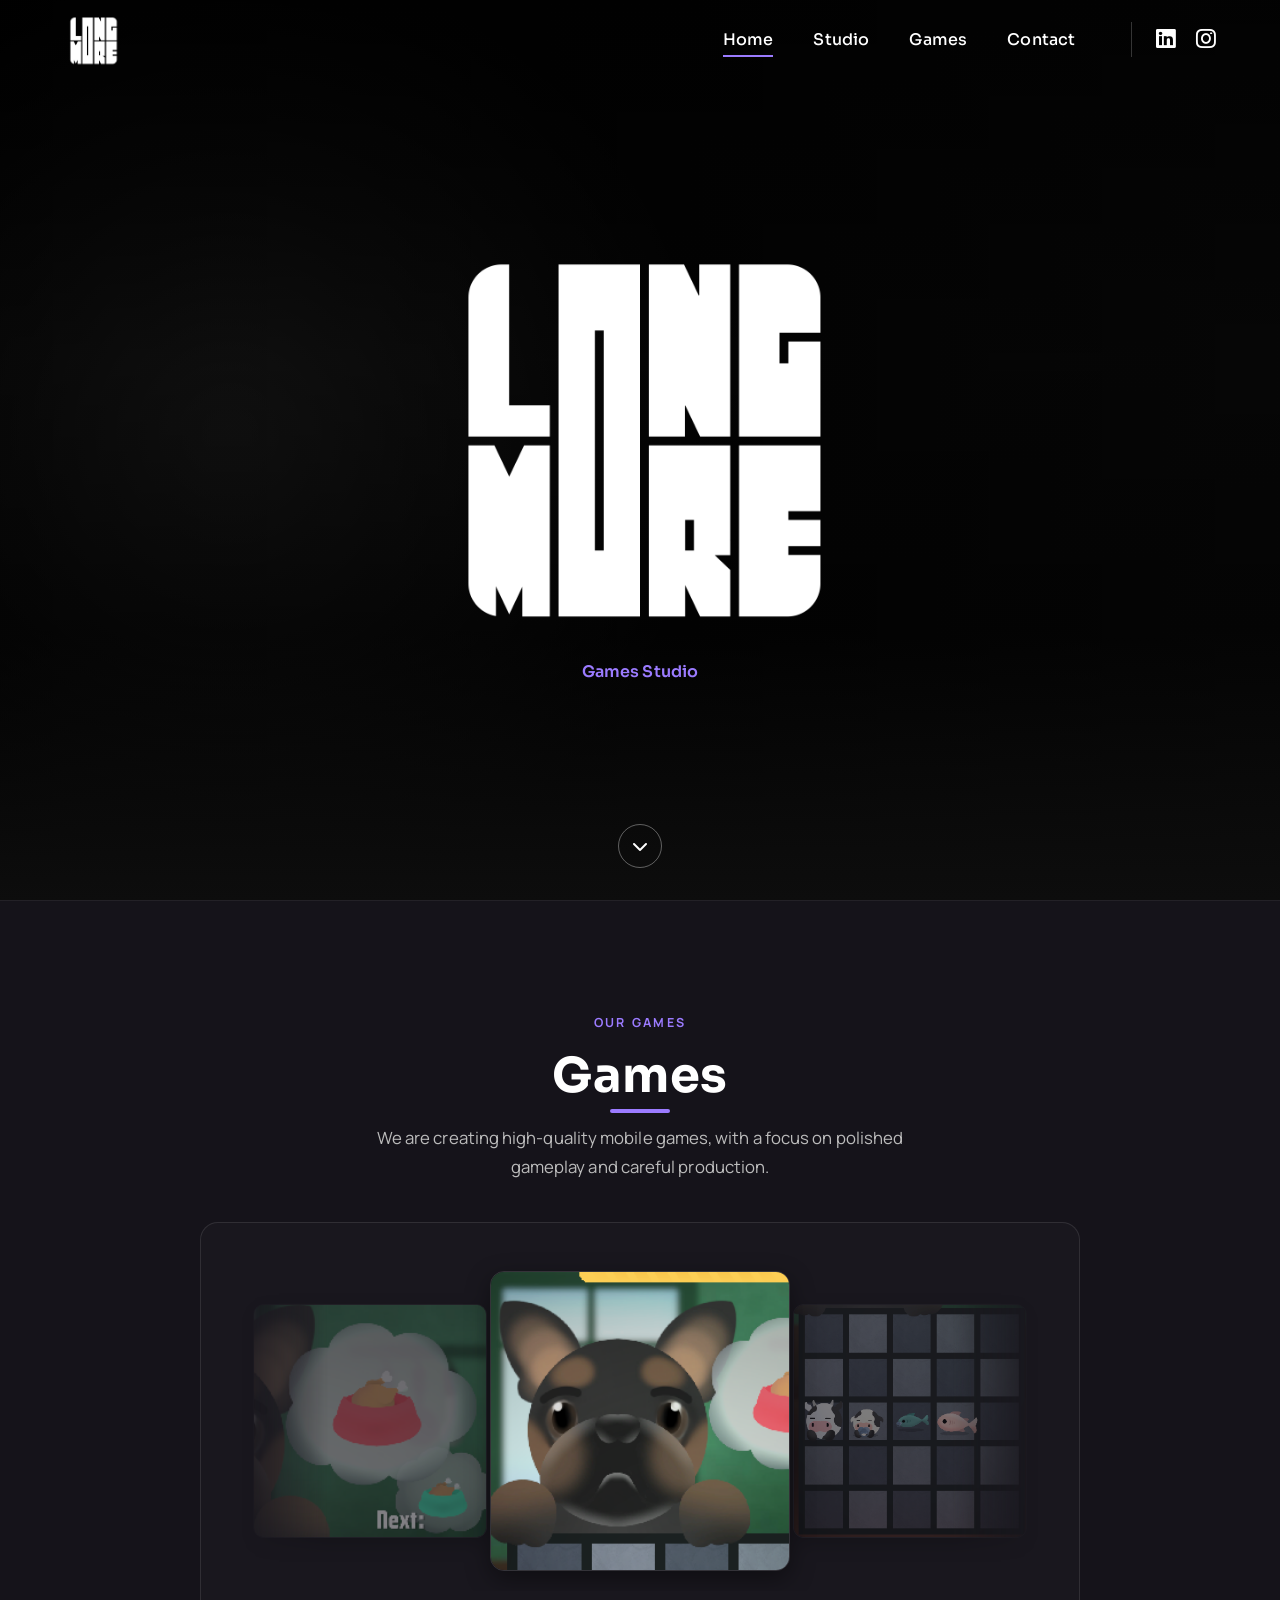
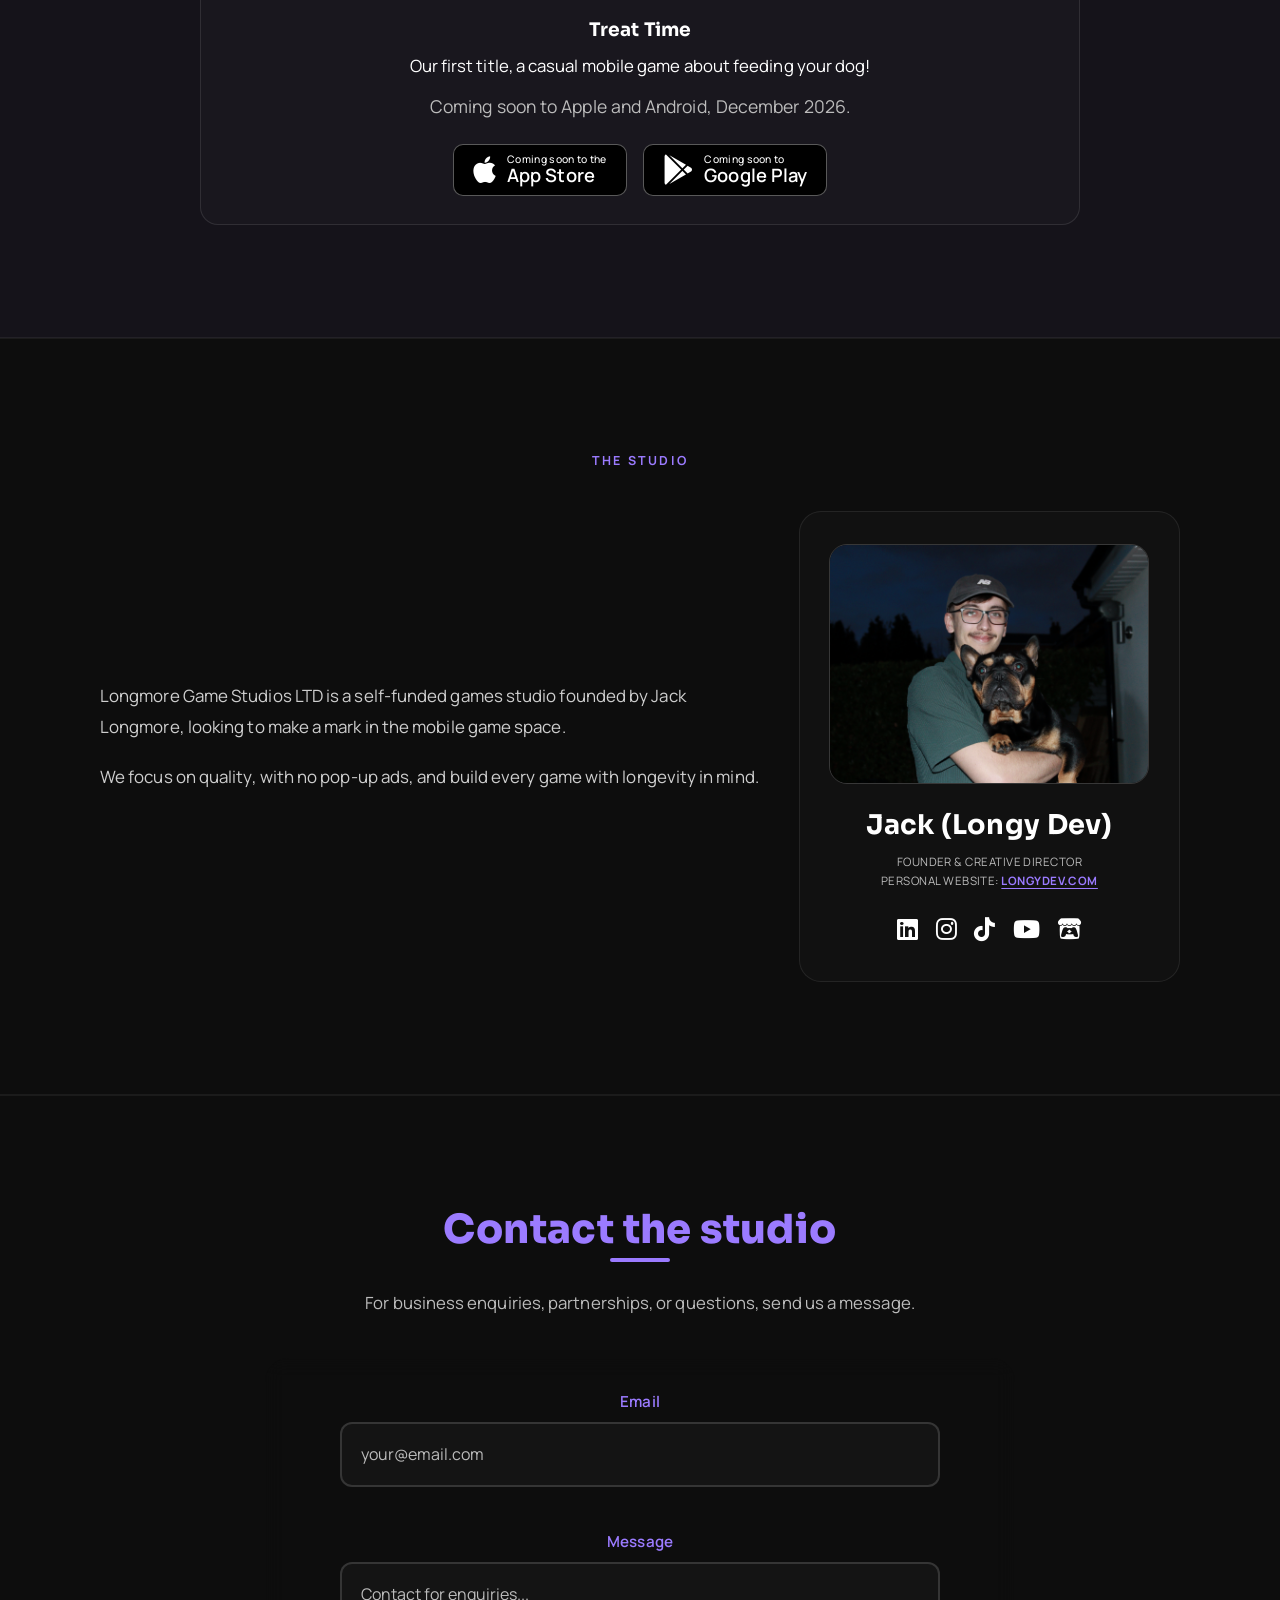
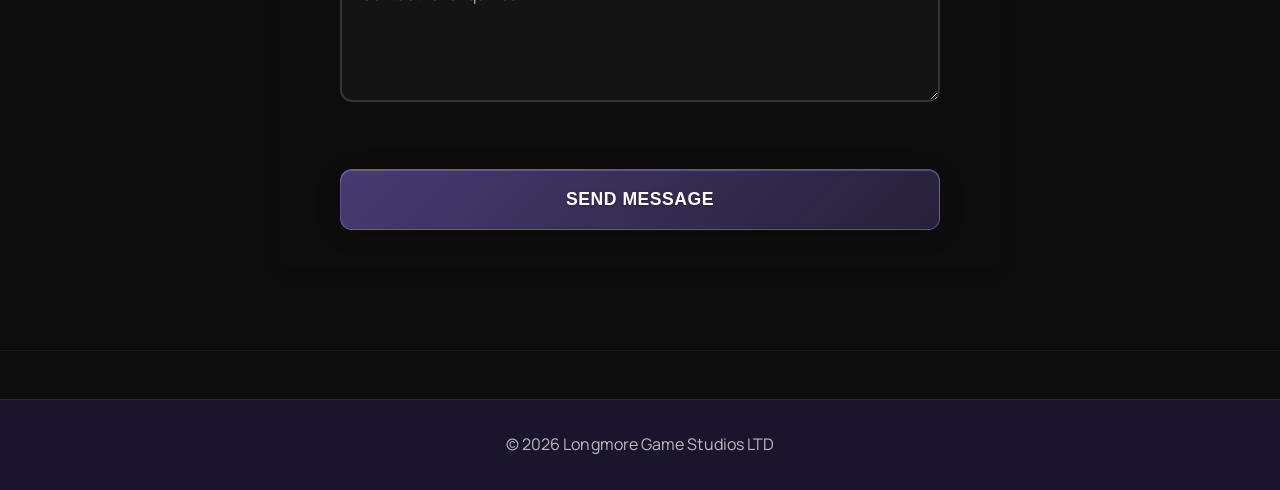
==== commit d96e6201: "New changes" ====
--- a/index.html
+++ b/index.html
@@ -3,8 +3,8 @@
 <head>
   <meta charset="UTF-8" />
   <meta name="viewport" content="width=device-width, initial-scale=1.0"/>
-  <title>Longmore Game Studios LTD | High-Quality Mobile Games</title>
-  <meta name="description" content="Longmore Game Studios LTD creates high-quality mobile games with a focus on polished gameplay and careful development." />
+  <title>Longmore Games Studio</title>
+  <meta name="description" content="Longmore Games Studio creates high-quality mobile games with a focus on polished gameplay and careful development." />
   <link rel="icon" href="./NewImages/TempStudioLogo/My%20Logo%20Transparent.png" type="image/png">
   <link rel="apple-touch-icon" href="./NewImages/TempStudioLogo/My%20Logo%20Transparent.png">
   <!-- Google Fonts: Sora + Manrope -->
@@ -66,7 +66,7 @@
     <div class="nav-left">
       <a href="#top" class="nav-logo-link">
         <div class="brand-logo-crop brand-logo-crop-nav">
-          <img src="./NewImages/TempStudioLogo/My%20Logo%20Transparent.png" alt="Longmore Game Studios LTD">
+          <img src="./NewImages/TempStudioLogo/My%20Logo%20Transparent.png" alt="Longmore Games Studio">
         </div>
       </a>
     </div>
@@ -105,7 +105,7 @@
     <video class="banner-video" autoplay muted loop playsinline preload="metadata" aria-hidden="true"></video>
     <div class="banner-video-fade" aria-hidden="true"></div>
     <div class="hero-content-panel" style="display: flex; flex-direction: column; justify-content: center; align-items: center; text-align: center; z-index: 10; position: relative;">
-      <h1 class="hero-brand-heading"><span class="brand-logo-crop brand-logo-crop-hero"><img src="./NewImages/TempStudioLogo/My%20Logo%20Transparent.png" alt="Longmore Game Studios LTD"></span></h1>
+      <h1 class="hero-brand-heading"><span class="brand-logo-crop brand-logo-crop-hero"><img src="./NewImages/TempStudioLogo/My%20Logo%20Transparent.png" alt="Longmore Games Studio"></span></h1>
       <p class="hero-studio-label">Games Studio</p>
     </div>
     <a class="hero-scroll-cue" href="#games" aria-label="Scroll to games" title="Scroll to games">
@@ -166,6 +166,7 @@
           <img class="owner-photo" src="./Images/ME.JPG" alt="Jack, founder of Longmore Game Studios LTD, holding his dog">
           <h3>Jack (Longy Dev)</h3>
           <p>Founder & Creative Director</p>
+          <p>Personal website: <a class="personal-website-link" href="https://longydev.com/" target="_blank" rel="noopener">longydev.com</a></p>
           <div class="owner-socials">
             <a href="https://www.linkedin.com/in/jacklongmorein/" target="_blank" rel="noopener" aria-label="LinkedIn"><i class="fab fa-linkedin"></i></a>
             <a href="https://www.instagram.com/longy_dev" target="_blank" rel="noopener" aria-label="Instagram"><i class="fab fa-instagram"></i></a>
--- a/style.css
+++ b/style.css
@@ -1361,6 +1361,18 @@
   letter-spacing: 0.04em;
   text-transform: uppercase;
   font-size: 0.72rem;
+}
+
+.owner-card .personal-website-link {
+  color: var(--accent);
+  font-weight: 700;
+  text-decoration: underline;
+  text-underline-offset: 3px;
+  transition: color 0.2s ease;
+}
+
+.owner-card .personal-website-link:hover {
+  color: var(--text);
 }
 
 .owner-socials {
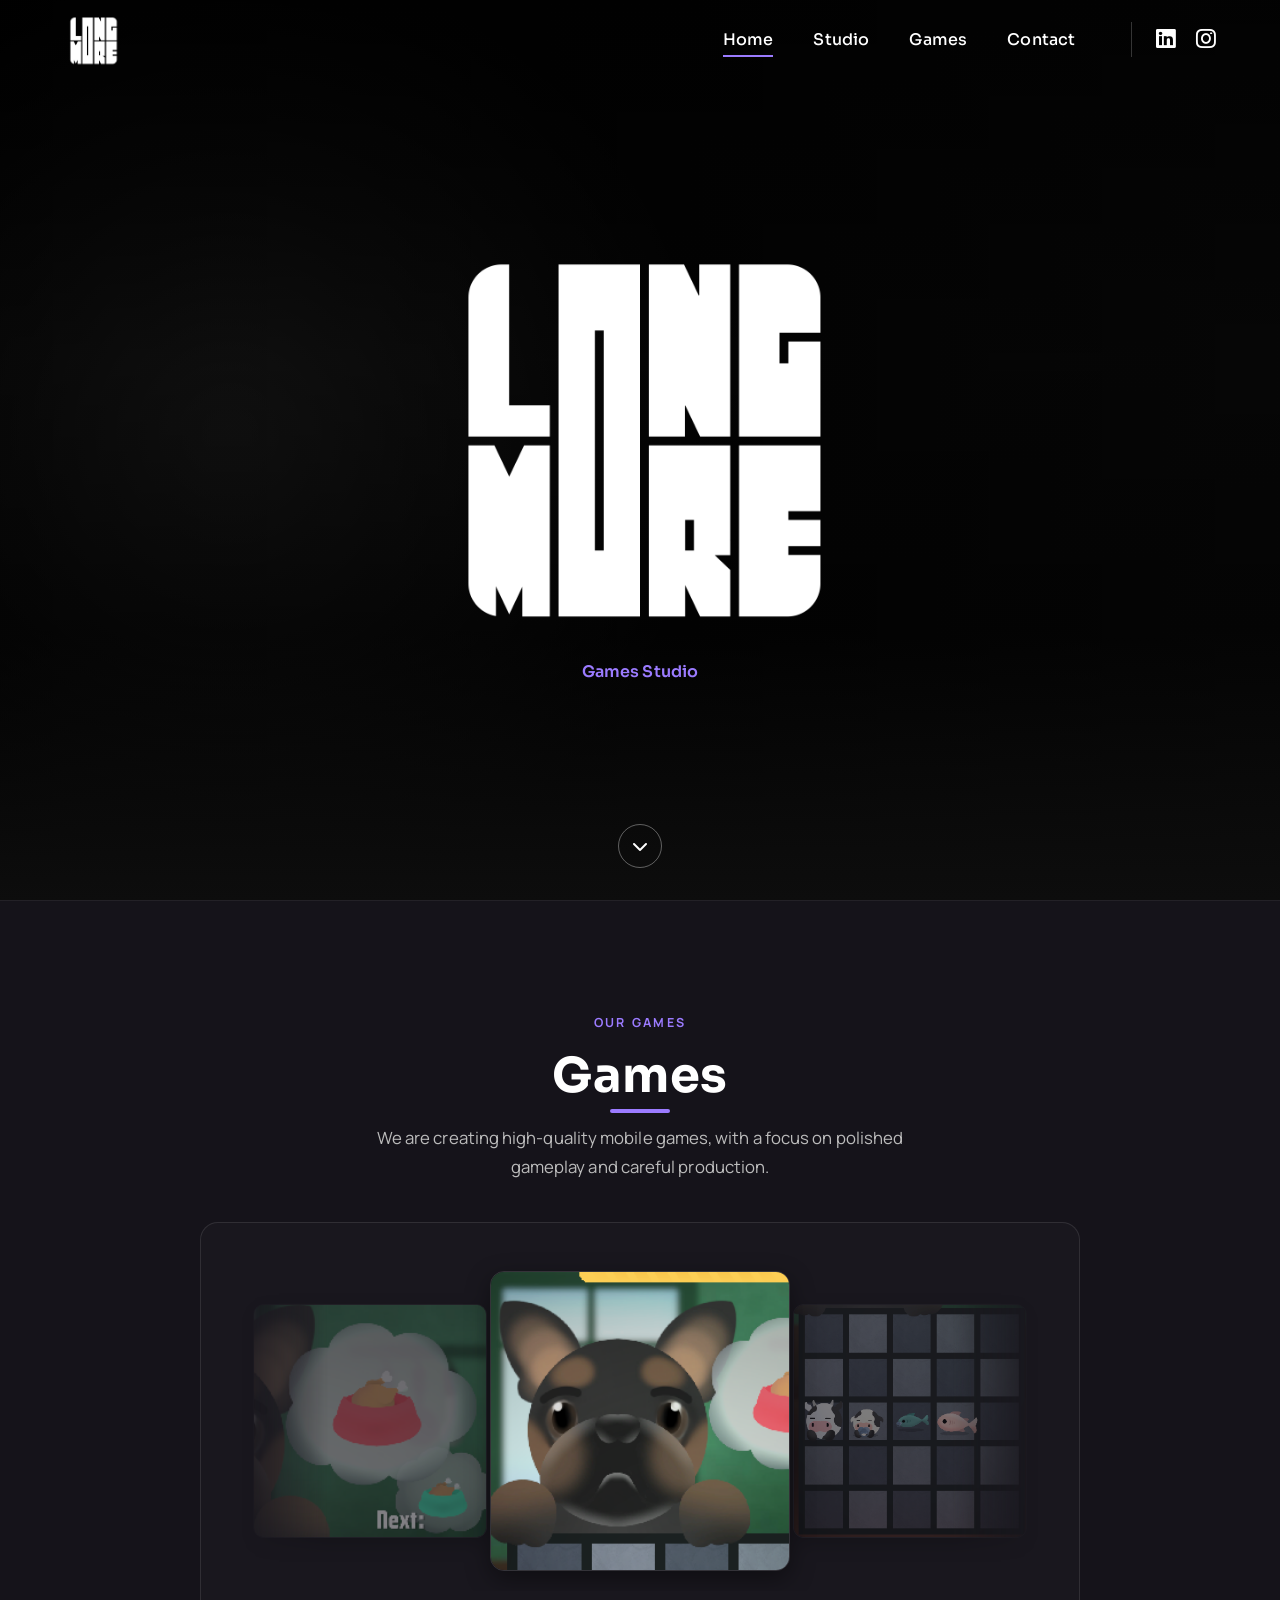
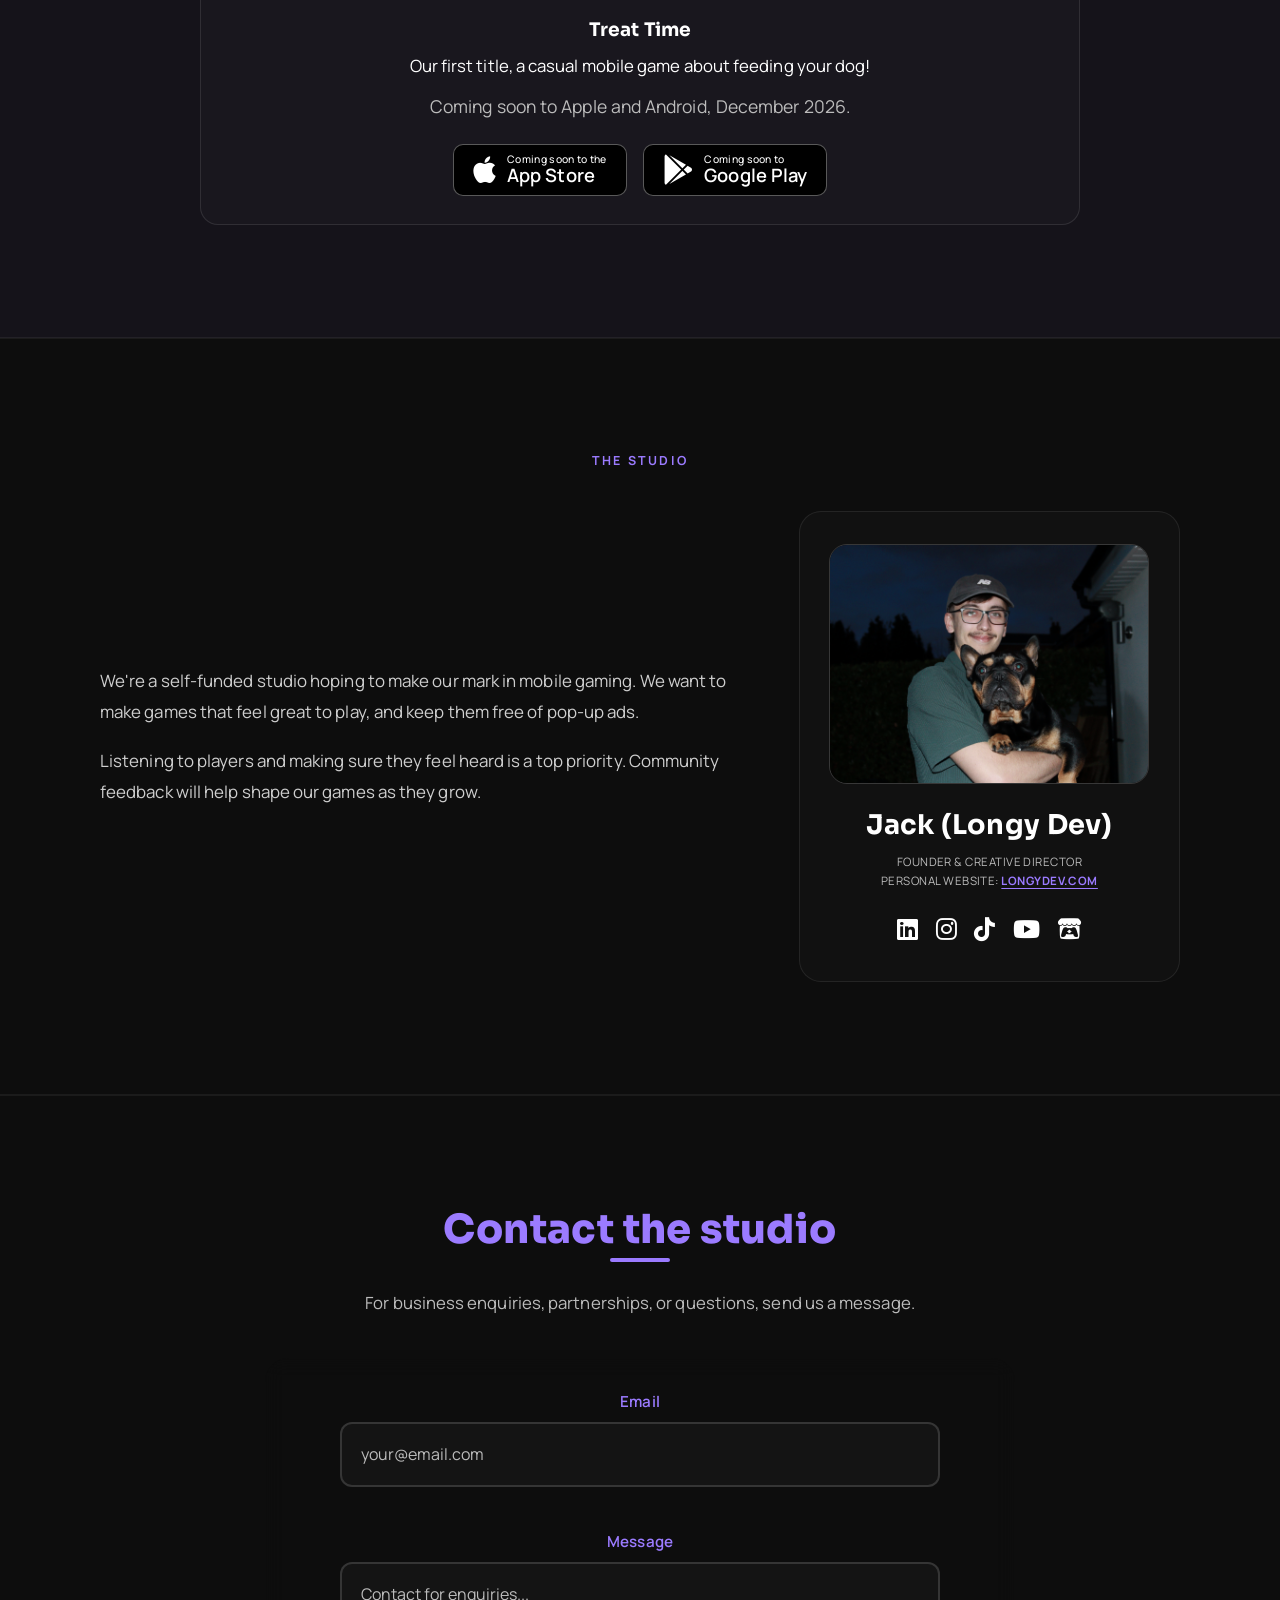
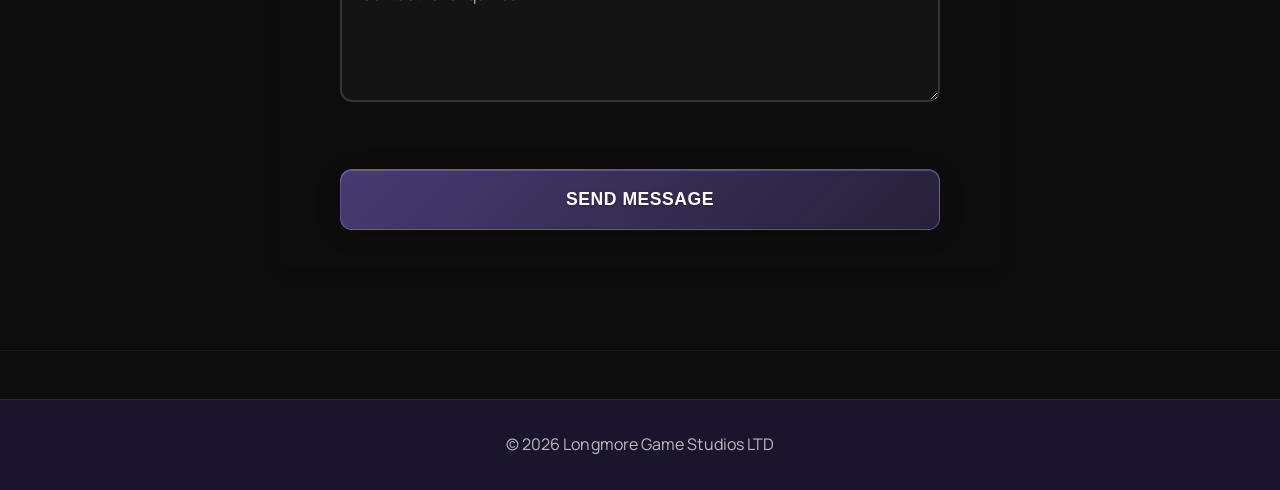
==== commit c5360a41: "new" ====
--- a/index.html
+++ b/index.html
@@ -154,11 +154,11 @@
       <div class="story-split">
         <div class="story-copy">
           <p>
-            Longmore Game Studios LTD is a self-funded games studio founded by Jack Longmore, looking to make a mark in the mobile game space.
+            We're a self-funded studio hoping to make our mark in mobile gaming. We want to make games that feel great to play, and keep them free of pop-up ads.
           </p>
 
           <p>
-            We focus on quality, with no pop-up ads, and build every game with longevity in mind.
+            Listening to players and making sure they feel heard is a top priority. Community feedback will help shape our games as they grow.
           </p>
         </div>
 
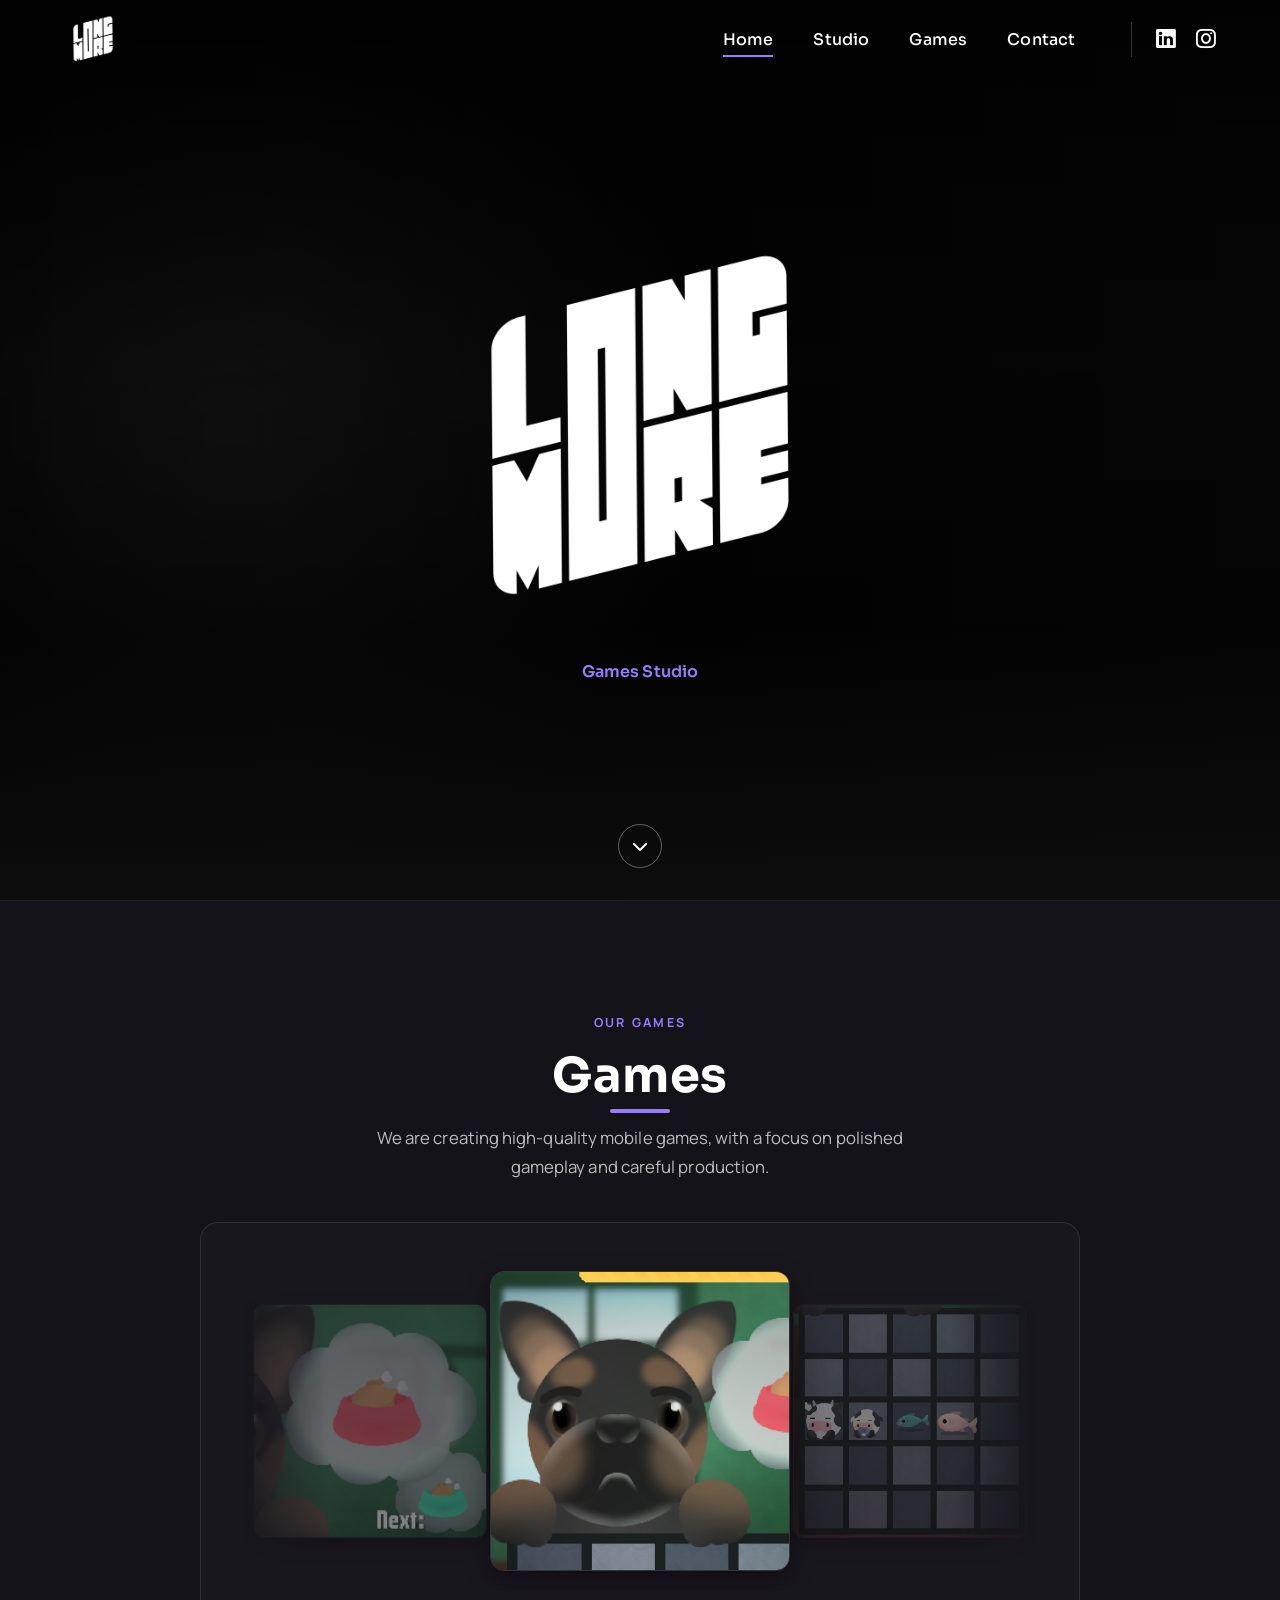
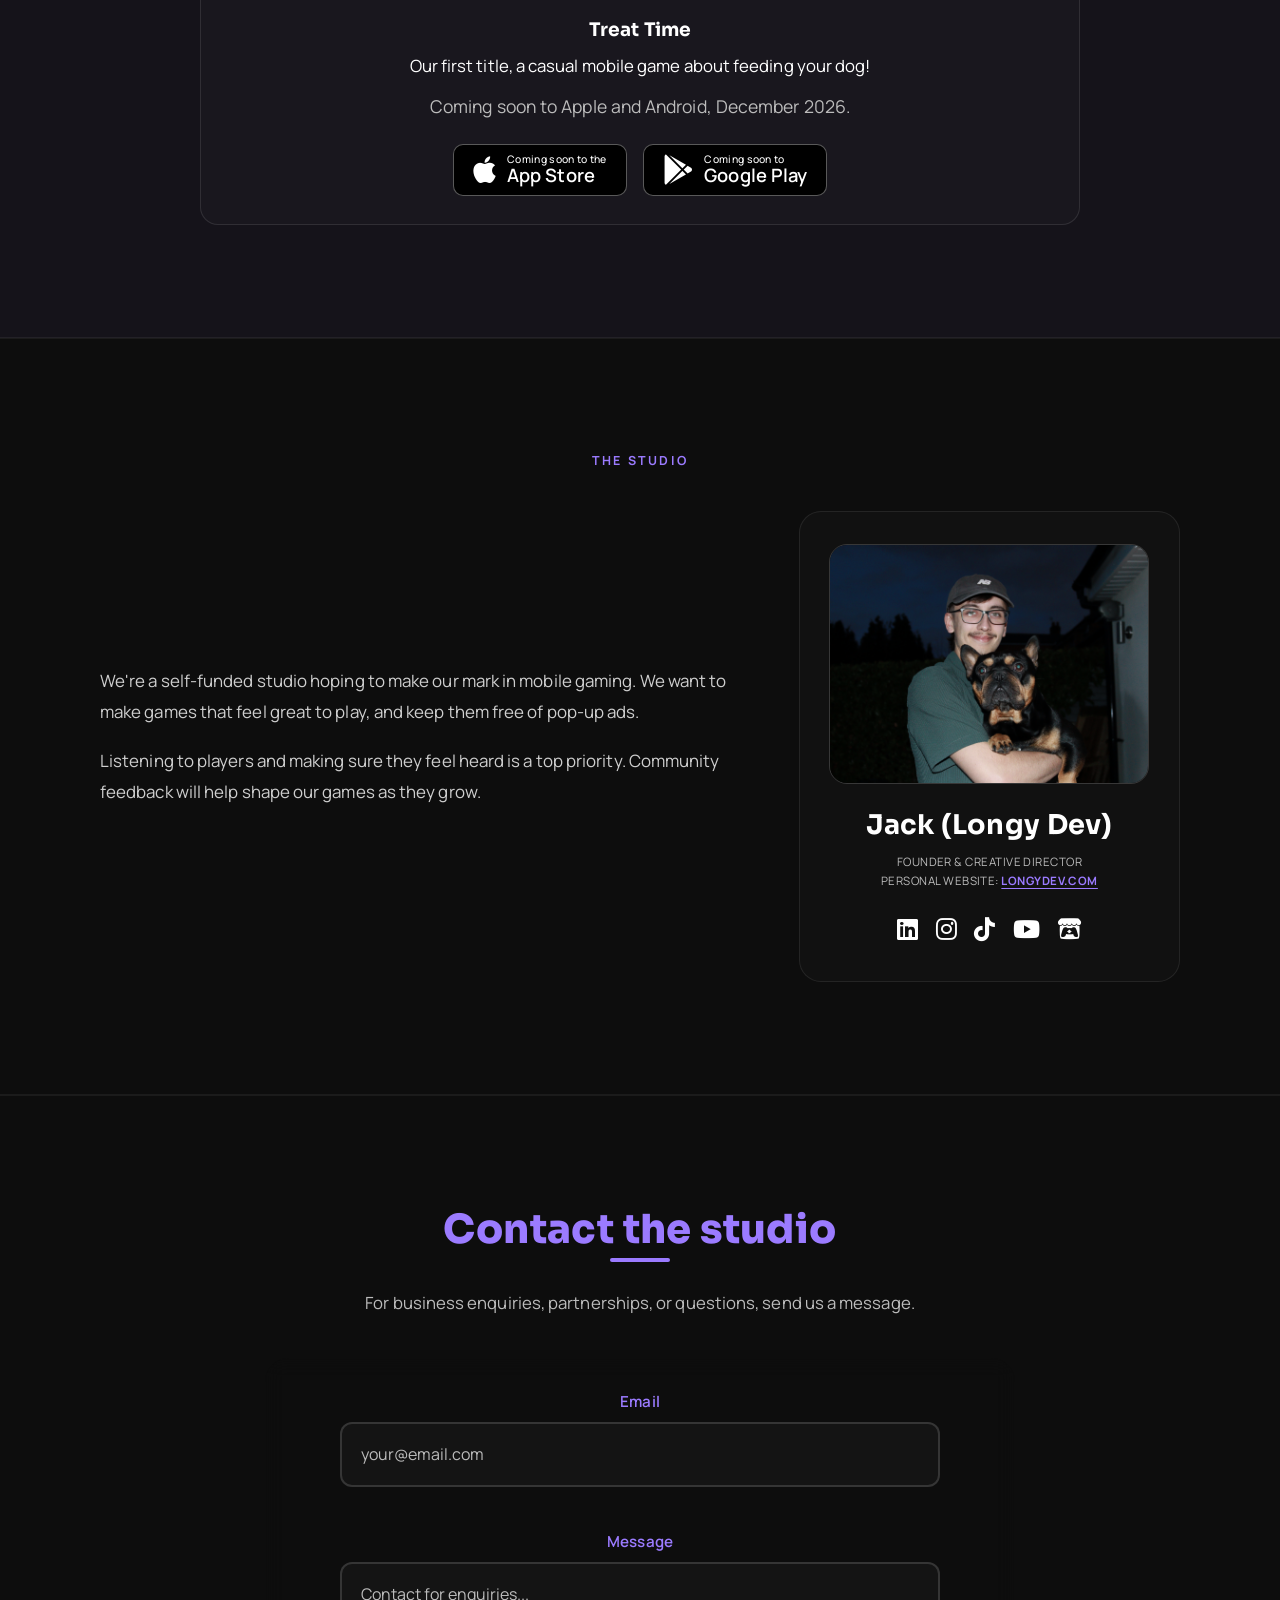
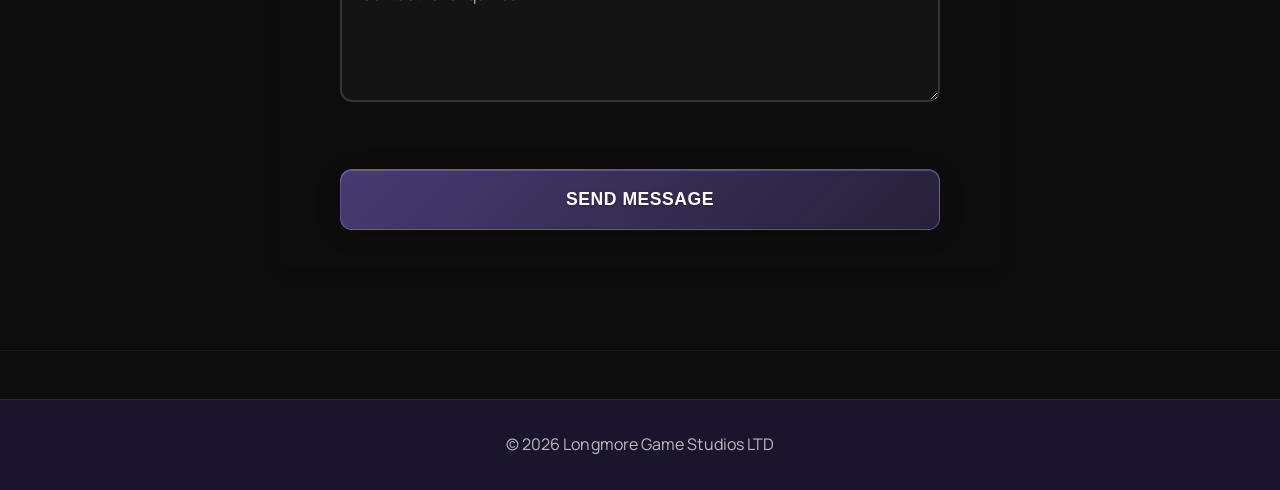
==== commit d00e2ad5: "New logo" ====
--- a/index.html
+++ b/index.html
@@ -5,8 +5,8 @@
   <meta name="viewport" content="width=device-width, initial-scale=1.0"/>
   <title>Longmore Games Studio</title>
   <meta name="description" content="Longmore Games Studio creates high-quality mobile games with a focus on polished gameplay and careful development." />
-  <link rel="icon" href="./NewImages/TempStudioLogo/My%20Logo%20Transparent.png" type="image/png">
-  <link rel="apple-touch-icon" href="./NewImages/TempStudioLogo/My%20Logo%20Transparent.png">
+  <link rel="icon" href="./New%20Logos/My%20Logo.png" type="image/png">
+  <link rel="apple-touch-icon" href="./New%20Logos/My%20Logo.png">
   <!-- Google Fonts: Sora + Manrope -->
   <link href="https://fonts.googleapis.com/css2?family=Manrope:wght@400;500;600;700;800&family=Sora:wght@500;600;700;800&display=swap" rel="stylesheet">
   <link rel="stylesheet" href="style.css"/>
@@ -66,7 +66,7 @@
     <div class="nav-left">
       <a href="#top" class="nav-logo-link">
         <div class="brand-logo-crop brand-logo-crop-nav">
-          <img src="./NewImages/TempStudioLogo/My%20Logo%20Transparent.png" alt="Longmore Games Studio">
+          <img src="./New%20Logos/My%20Logo.png" alt="Longmore Games Studio">
         </div>
       </a>
     </div>
@@ -105,7 +105,7 @@
     <video class="banner-video" autoplay muted loop playsinline preload="metadata" aria-hidden="true"></video>
     <div class="banner-video-fade" aria-hidden="true"></div>
     <div class="hero-content-panel" style="display: flex; flex-direction: column; justify-content: center; align-items: center; text-align: center; z-index: 10; position: relative;">
-      <h1 class="hero-brand-heading"><span class="brand-logo-crop brand-logo-crop-hero"><img src="./NewImages/TempStudioLogo/My%20Logo%20Transparent.png" alt="Longmore Games Studio"></span></h1>
+      <h1 class="hero-brand-heading"><span class="brand-logo-crop brand-logo-crop-hero"><img src="./New%20Logos/My%20Logo.png" alt="Longmore Games Studio"></span></h1>
       <p class="hero-studio-label">Games Studio</p>
     </div>
     <a class="hero-scroll-cue" href="#games" aria-label="Scroll to games" title="Scroll to games">
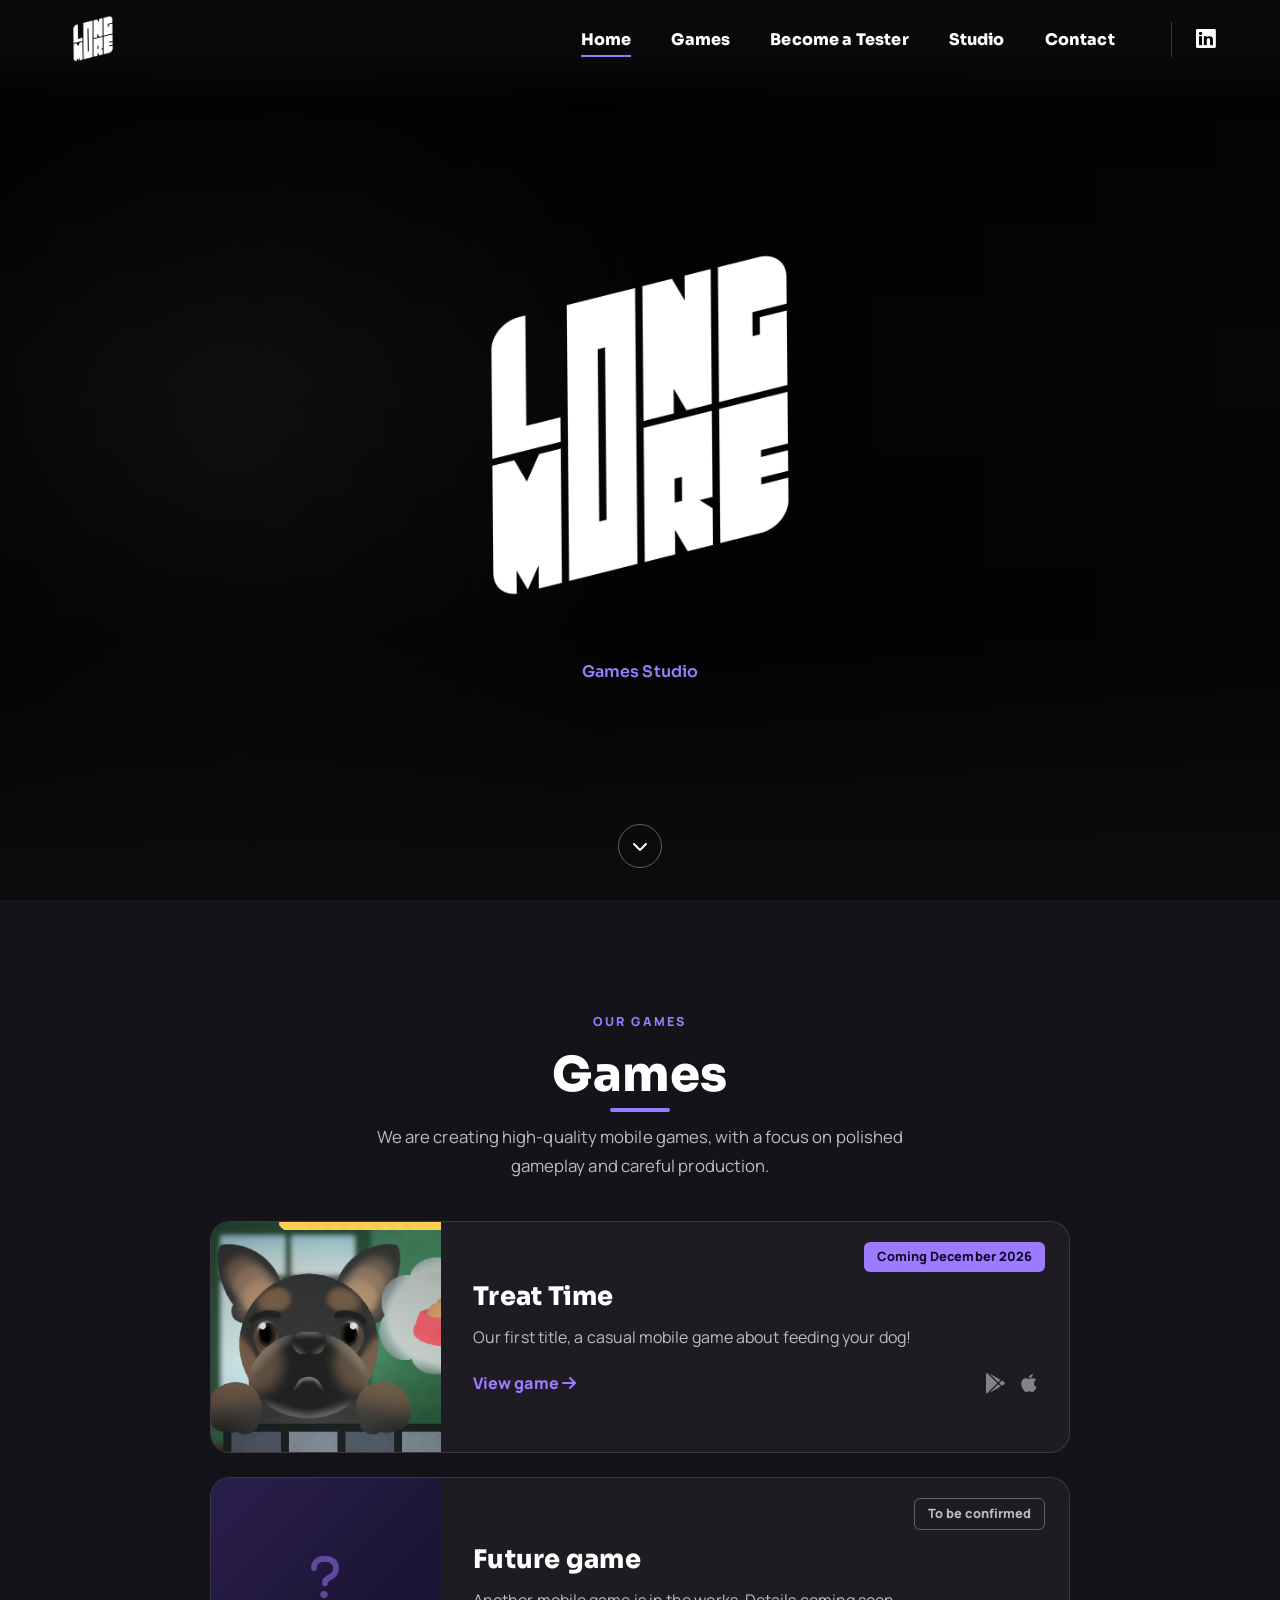
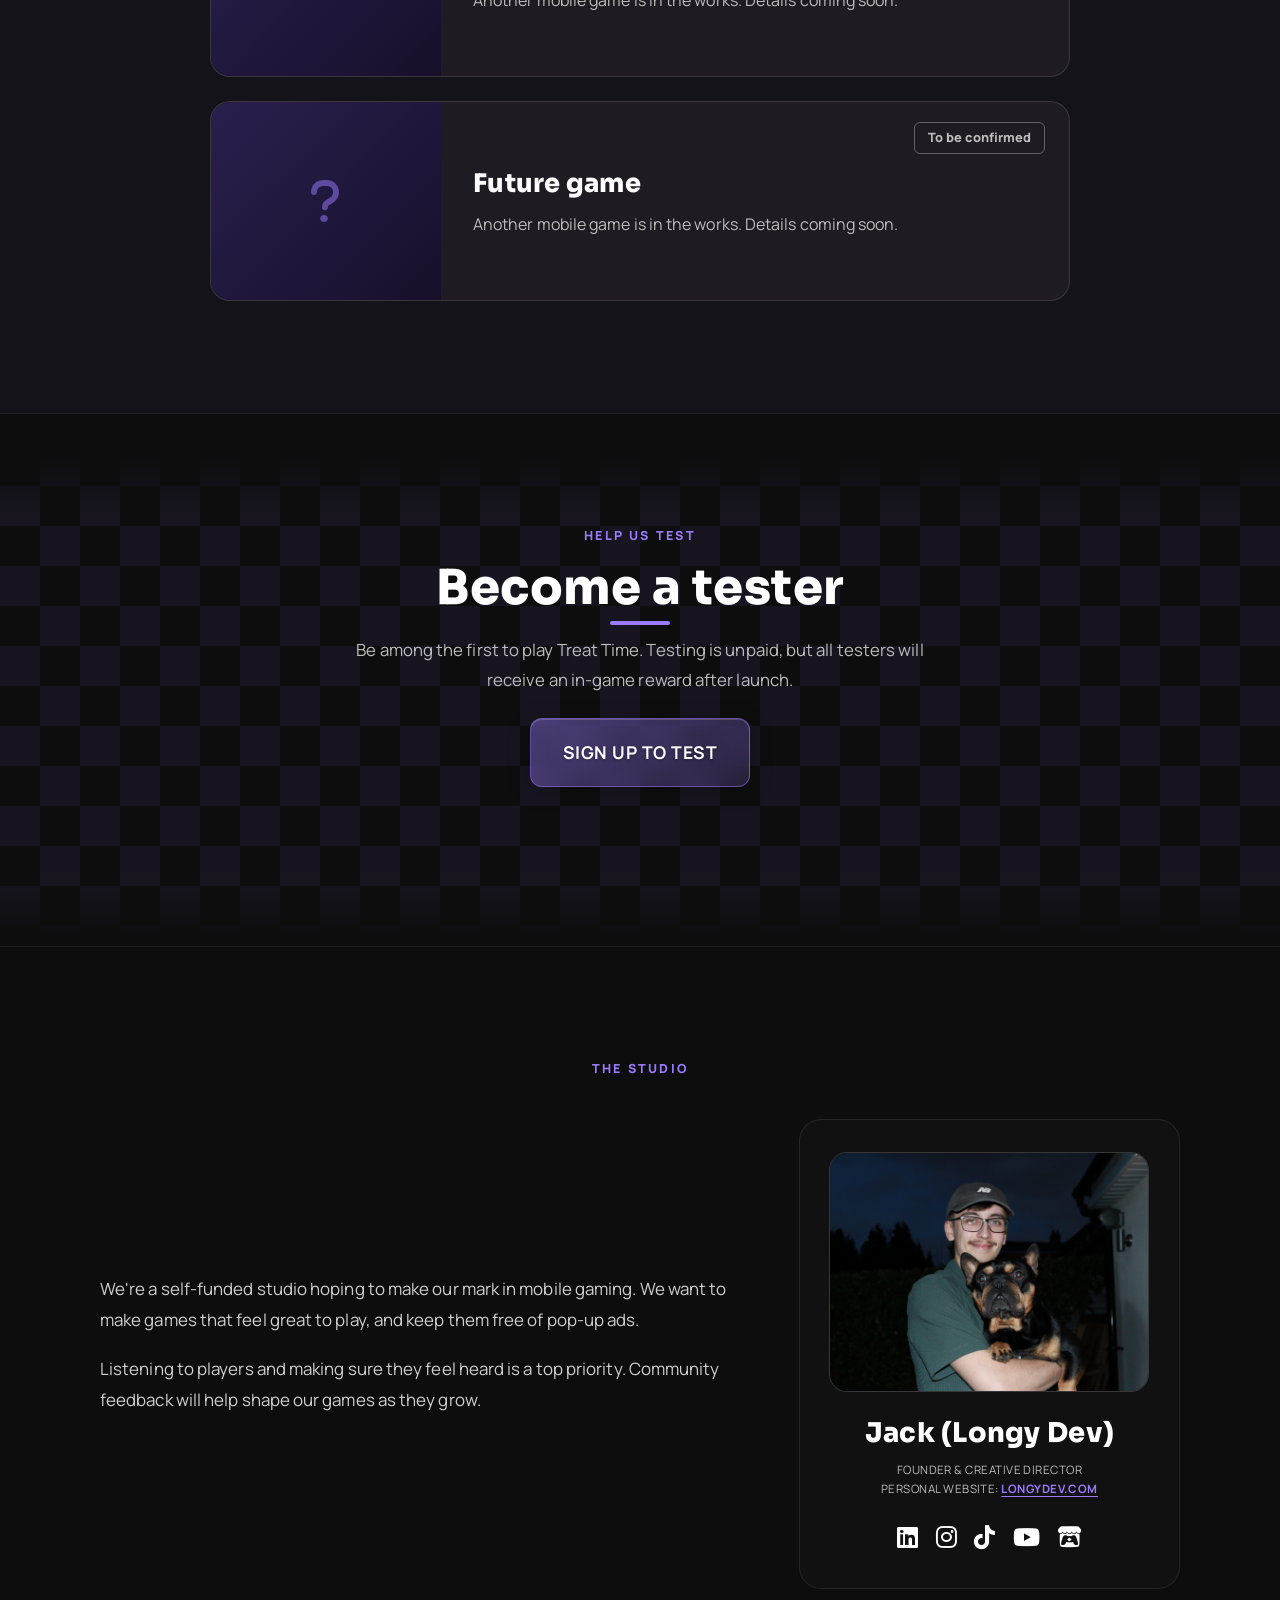
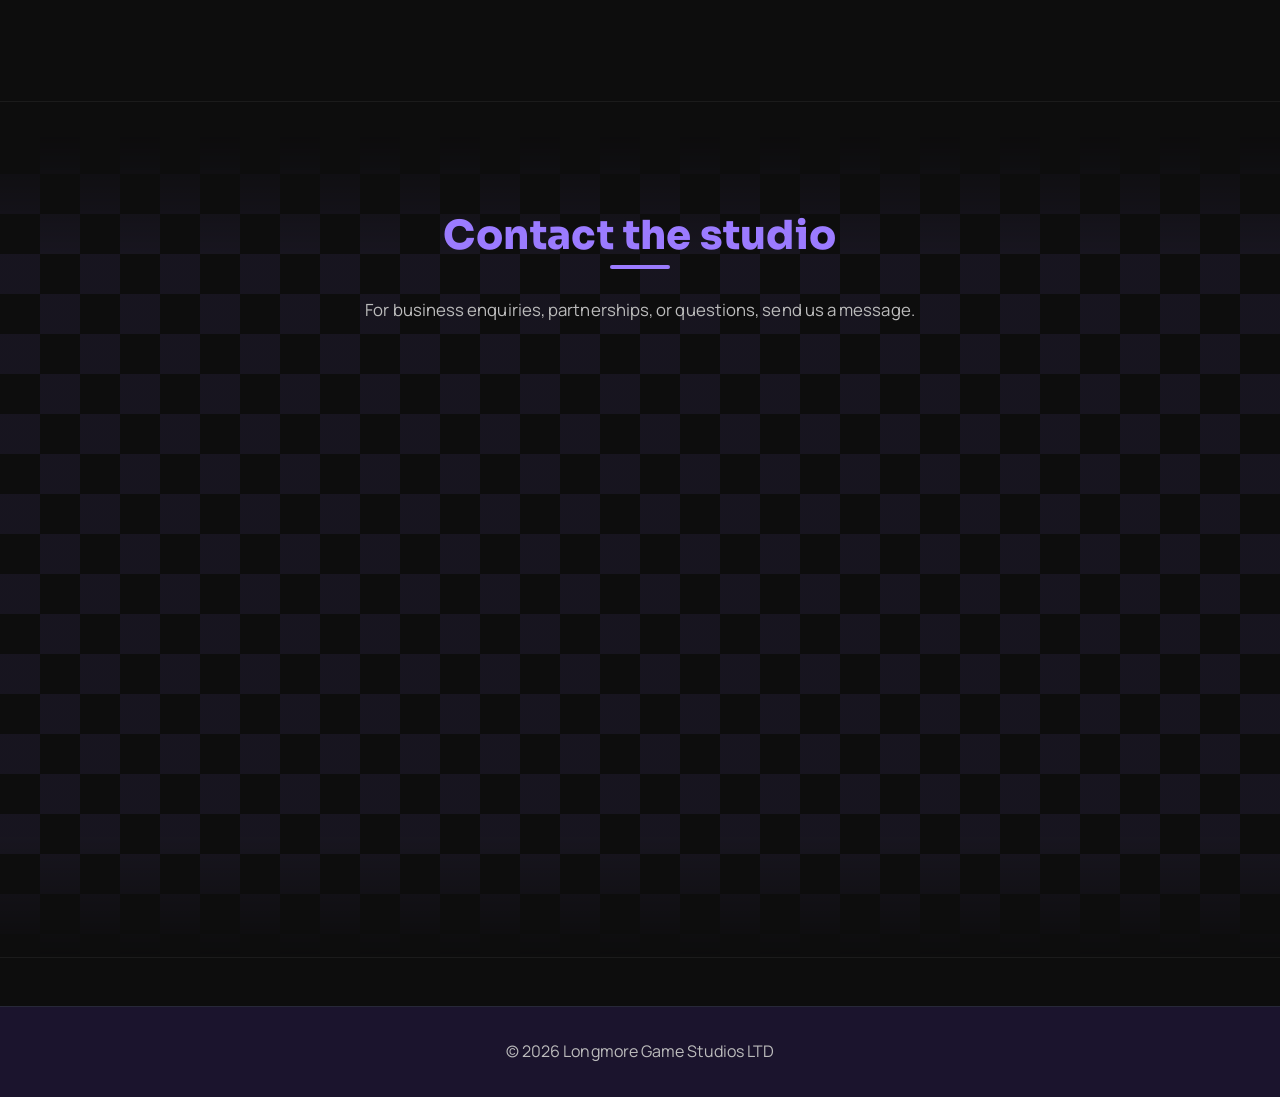
==== commit 5659ea4b: "New website changes!!!" ====
--- a/index.html
+++ b/index.html
@@ -13,6 +13,7 @@
   <link rel="stylesheet" href="slideshow.css"/>
   <link rel="stylesheet" href="expandable.css"/>
   <link rel="stylesheet" href="contact.css"/>
+  <link rel="stylesheet" href="enhancements.css"/>
   <link rel="stylesheet" href="https://cdnjs.cloudflare.com/ajax/libs/font-awesome/6.5.1/css/all.min.css">
   <style>
     body {
@@ -73,12 +74,12 @@
 
     <div class="nav-right">
       <a href="#top" class="current">Home</a>
+      <a href="#games">Games</a>
+      <a href="tester.html">Become a Tester</a>
       <a href="#studio">Studio</a>
-      <a href="#games">Games</a>
       <a href="#contact">Contact</a>
       <div class="socials">
-        <a href="https://www.linkedin.com/in/jacklongmorein/" target="_blank" rel="noopener" aria-label="LinkedIn"><i class="fab fa-linkedin"></i></a>
-        <a href="https://www.instagram.com/longy_dev" target="_blank" rel="noopener" aria-label="Instagram"><i class="fab fa-instagram"></i></a>
+        <a href="https://www.linkedin.com/company/longmore-games-studio/home/?viewAsMember=true" target="_blank" rel="noopener" aria-label="LinkedIn"><i class="fab fa-linkedin"></i></a>
       </div>
     </div>
 
@@ -89,13 +90,13 @@
     <div class="menu-overlay" id="menuOverlay" aria-hidden="true">
       <div class="menu-links">
         <a href="#top" style="--i:0">Home</a>
-        <a href="#studio" style="--i:1">Studio</a>
-        <a href="#games" style="--i:2">Games</a>
-        <a href="#contact" style="--i:3">Contact</a>
+        <a href="#games" style="--i:1">Games</a>
+        <a href="tester.html" style="--i:2">Become a Tester</a>
+        <a href="#studio" style="--i:3">Studio</a>
+        <a href="#contact" style="--i:4">Contact</a>
       </div>
       <div class="menu-socials" style="--i:4">
-        <a href="https://www.linkedin.com/in/jacklongmorein/" target="_blank" rel="noopener" aria-label="LinkedIn"><i class="fab fa-linkedin"></i></a>
-        <a href="https://www.instagram.com/longy_dev" target="_blank" rel="noopener" aria-label="Instagram"><i class="fab fa-instagram"></i></a>
+        <a href="https://www.linkedin.com/company/longmore-games-studio/home/?viewAsMember=true" target="_blank" rel="noopener" aria-label="LinkedIn"><i class="fab fa-linkedin"></i></a>
       </div>
     </div>
   </nav>
@@ -121,28 +122,46 @@
         <p class="vision-statement">We are creating high-quality mobile games, with a focus on polished gameplay and careful production.</p>
       </div>
 
-      <div class="game-gallery" aria-label="Longmore Game Studios games">
-        <article class="featured-game">
-          <div class="featured-game-shots" id="treatTimeShots">
-            <img src="./NewImages/TreatTimeImages/treattime-dog.png" alt="Treat Time dog waiting for food">
-            <img src="./NewImages/TreatTimeImages/treattime-grid.png" alt="Treat Time puzzle grid">
-            <img src="./NewImages/TreatTimeImages/treattime-buttons.png" alt="Treat Time bone and bowl buttons">
-            <img src="./NewImages/TreatTimeImages/treattime-food.png" alt="Treat Time requested food">
-          </div>
-          <h3>Treat Time</h3>
-          <p class="featured-game-description">Our first title, a casual mobile game about feeding your dog!</p>
-          <p class="featured-game-status">Coming soon to Apple and Android, December 2026.</p>
-          <div class="store-badges">
-            <span class="store-badge">
-              <i class="fa-brands fa-apple" aria-hidden="true"></i>
-              <span><small>Coming soon to the</small>App Store</span>
-            </span>
-            <span class="store-badge">
-              <i class="fa-brands fa-google-play" aria-hidden="true"></i>
-              <span><small>Coming soon to</small>Google Play</span>
-            </span>
-          </div>
-        </article>
+      <div class="game-list" aria-label="Longmore Game Studios games">
+        <a class="game-card" href="treattime.html">
+          <div class="game-card-art"><img src="./NewImages/TreatTimeImages/treattime-dog.png" alt="Treat Time"></div>
+          <div class="game-card-body">
+            <span class="game-badge">Coming December 2026</span>
+            <h3>Treat Time</h3>
+            <p>Our first title, a casual mobile game about feeding your dog!</p>
+            <div class="game-card-foot">
+              <span class="game-card-link">View game <i class="fa-solid fa-arrow-right" aria-hidden="true"></i></span>
+              <span class="game-platforms"><i class="fa-brands fa-google-play" aria-hidden="true"></i><i class="fa-brands fa-apple" aria-hidden="true"></i></span>
+            </div>
+          </div>
+        </a>
+
+        <div class="game-card is-tbc">
+          <div class="game-card-art"><i class="fa-solid fa-question" aria-hidden="true"></i></div>
+          <div class="game-card-body">
+            <span class="game-badge">To be confirmed</span>
+            <h3>Future game</h3>
+            <p>Another mobile game is in the works. Details coming soon.</p>
+          </div>
+        </div>
+
+        <div class="game-card is-tbc">
+          <div class="game-card-art"><i class="fa-solid fa-question" aria-hidden="true"></i></div>
+          <div class="game-card-body">
+            <span class="game-badge">To be confirmed</span>
+            <h3>Future game</h3>
+            <p>Another mobile game is in the works. Details coming soon.</p>
+          </div>
+        </div>
+      </div>
+    </section>
+
+    <section id="tester" class="centered-shell section-block">
+      <div class="section-heading narrow">
+        <p class="eyebrow">Help us test</p>
+        <h2>Become a tester</h2>
+        <p class="vision-statement">Be among the first to play Treat Time. Testing is unpaid, but all testers will receive an in-game reward after launch.</p>
+        <p style="margin-top:1.5rem"><a class="cta-btn" href="tester.html" style="display:inline-block;text-decoration:none">Sign up to test</a></p>
       </div>
     </section>
 
@@ -168,7 +187,7 @@
           <p>Founder & Creative Director</p>
           <p>Personal website: <a class="personal-website-link" href="https://longydev.com/" target="_blank" rel="noopener">longydev.com</a></p>
           <div class="owner-socials">
-            <a href="https://www.linkedin.com/in/jacklongmorein/" target="_blank" rel="noopener" aria-label="LinkedIn"><i class="fab fa-linkedin"></i></a>
+            <a href="https://www.linkedin.com/company/longmore-games-studio/home/?viewAsMember=true" target="_blank" rel="noopener" aria-label="LinkedIn"><i class="fab fa-linkedin"></i></a>
             <a href="https://www.instagram.com/longy_dev" target="_blank" rel="noopener" aria-label="Instagram"><i class="fab fa-instagram"></i></a>
             <a href="https://www.tiktok.com/@longydev" target="_blank" rel="noopener" aria-label="TikTok"><i class="fab fa-tiktok"></i></a>
             <a href="https://www.youtube.com/@LongyDev" target="_blank" rel="noopener" aria-label="YouTube"><i class="fab fa-youtube"></i></a>
@@ -194,7 +213,7 @@
 
           <div class="form-group">
             <label for="message">Message</label>
-            <textarea id="message" name="message" placeholder="Contact for enquiries..." required></textarea>
+            <textarea id="message" name="message" placeholder="Your message..." required></textarea>
           </div>
 
           <div class="form-group" style="margin-top: 1rem;">
@@ -210,5 +229,6 @@
   </footer>
 
   <script src="script.js"></script>
+  <script src="enhancements.js"></script>
 </body>
 </html>
--- a/contact.css
+++ b/contact.css
@@ -59,13 +59,8 @@
   max-width: 750px;
   width: 100%;
   text-align: center;
-  background: rgba(36, 36, 36, 0.4);
-  backdrop-filter: blur(10px);
+  background: none;
   padding: 2rem;
-  border-radius: 24px;
-  border: 1px solid rgba(255, 255, 255, 0.1);
-  box-shadow: 0 10px 40px rgba(0, 0, 0, 0.3),
-              inset 0 1px 0 rgba(255, 255, 255, 0.08);
 }
 
 #contact h2 {
--- a/enhancements.css
+++ b/enhancements.css
@@ -0,0 +1,211 @@
+/* Nav fade */
+nav::before {
+  content: '';
+  position: absolute;
+  inset: 0 0 -28px 0;
+  z-index: -1;
+  pointer-events: none;
+  background: linear-gradient(to bottom, rgba(10,10,12,0.96) 0%, rgba(10,10,12,0.85) 55%, rgba(10,10,12,0) 100%);
+}
+
+/* Bolder headings */
+h1, h2, h3, h4, nav a, .eyebrow, .vision-statement strong {
+  font-weight: 800 !important;
+}
+h2, .section-heading h2 { font-weight: 900 !important; }
+.eyebrow { font-weight: 800 !important; }
+.featured-game h3 { font-size: 1.9rem; }
+
+/* Checkered pattern + parallax background */
+body { position: relative; }
+.section-block { position: relative; isolation: isolate; }
+/* Checkers on every other section: checkers, none, checkers, none... */
+.section-block:nth-of-type(even)::before,
+.section-block.checkered::before {
+  content: '';
+  position: absolute;
+  left: 50%;
+  top: 2rem;
+  width: 100vw;
+  height: calc(100% - 2rem);
+  transform: translateX(-50%);
+  z-index: -1;
+  pointer-events: none;
+  background-image: repeating-conic-gradient(rgba(155,123,255,0.08) 0% 25%, transparent 0% 50%);
+  background-size: 80px 80px;
+  background-position: 0 0;
+  animation: checkerScroll 12s linear infinite;
+  -webkit-mask-image: linear-gradient(to bottom, transparent, #000 15%, #000 85%, transparent);
+  mask-image: linear-gradient(to bottom, transparent, #000 15%, #000 85%, transparent);
+}
+@keyframes checkerScroll { to { background-position: 80px 80px; } }
+
+/* Fade in on scroll */
+.fade-in { opacity: 0; transform: translateY(32px); transition: opacity 0.9s ease, transform 0.9s ease; }
+.fade-in.visible { opacity: 1; transform: none; }
+@media (prefers-reduced-motion: reduce) {
+  .fade-in { opacity: 1; transform: none; transition: none; }
+  .section-block::before { animation: none !important; }
+}
+
+/* Home page game list */
+.game-list { display: flex; flex-direction: column; gap: 1.5rem; max-width: 860px; margin: 0 auto; }
+.game-card {
+  display: grid;
+  grid-template-columns: 230px 1fr;
+  min-height: 200px;
+  border-radius: 20px;
+  overflow: hidden;
+  border: 1px solid rgba(255,255,255,0.12);
+  background: rgba(255,255,255,0.04);
+  color: inherit;
+  text-decoration: none;
+  transition: transform 0.3s ease, border-color 0.3s ease, box-shadow 0.3s ease;
+}
+a.game-card:hover { transform: translateY(-4px); border-color: var(--accent); box-shadow: 0 16px 40px rgba(155,123,255,0.25); }
+.game-card-art { background: linear-gradient(135deg, #2a1f4d, #16102b); display: flex; align-items: center; justify-content: center; overflow: hidden; }
+.game-card-art img { width: 100%; height: 100%; object-fit: cover; display: block; }
+.game-card-art i { font-size: 3rem; color: rgba(155,123,255,0.5); }
+.game-card-body { position: relative; padding: 1.75rem 2rem; display: flex; flex-direction: column; justify-content: center; text-align: left; }
+.game-card-body h3 { font-size: 1.6rem; margin: 0 0 0.5rem; }
+.game-card-body p { color: var(--text-muted); line-height: 1.6; margin: 0; max-width: 46ch; }
+.game-badge {
+  position: absolute; top: 1.25rem; right: 1.5rem;
+  padding: 0.3rem 0.8rem; border-radius: 6px;
+  background: var(--accent); color: #120a2b; font-size: 0.8rem; font-weight: 800;
+}
+.is-tbc { opacity: 0.7; }
+.is-tbc .game-badge { background: transparent; color: var(--text-muted); border: 1px solid rgba(255,255,255,0.3); }
+.game-card-foot { display: flex; justify-content: space-between; align-items: center; margin-top: 1.25rem; }
+.game-card-link { color: var(--accent); font-weight: 800; }
+.game-platforms { display: flex; gap: 0.9rem; font-size: 1.3rem; color: rgba(255,255,255,0.45); }
+@media (max-width: 640px) {
+  .game-card { grid-template-columns: 1fr; }
+  .game-card-art { height: 180px; }
+  .game-badge { position: static; align-self: flex-start; margin-bottom: 0.75rem; }
+}
+
+/* Treat Time page: gameplay header */
+.game-hero {
+  position: relative;
+  height: min(94vh, 860px);
+  min-height: 560px;
+  display: flex; align-items: flex-end; justify-content: center;
+  overflow: hidden;
+}
+.game-hero::before {
+  content: ''; position: absolute; inset: 0; z-index: 0; pointer-events: none;
+  background-image: repeating-conic-gradient(rgba(155,123,255,0.14) 0% 25%, transparent 0% 50%);
+  background-size: 80px 80px;
+  animation: checkerScroll 12s linear infinite;
+  -webkit-mask-image: linear-gradient(to bottom, transparent 0%, #000 25%, #000 75%, transparent 100%);
+  mask-image: linear-gradient(to bottom, transparent 0%, #000 25%, #000 75%, transparent 100%);
+}
+.game-hero::after {
+  content: ''; position: absolute; top: 0; left: 0; right: 0;     height: 12%; z-index: 2; pointer-events: none;
+    background: linear-gradient(to bottom, var(--bg) 0%, rgba(13,13,13,0.45) 40%, rgba(13,13,13,0) 100%);
+}
+.game-hero-clips {
+  position: absolute; top: 0; left: 0; right: 0; bottom: 8rem; z-index: 1; display: flex; align-items: center; justify-content: center; gap: clamp(2rem, 5vw, 5rem);
+}
+.game-hero-clips video {
+  display: block; flex: none; height: calc(100% - 2.5rem); margin-top: 2.5rem; aspect-ratio: 368 / 806; object-fit: cover;
+  -webkit-mask-image: linear-gradient(to right, transparent 0%, #000 1.5%, #000 98.5%, transparent 100%),   linear-gradient(to bottom, transparent 0%, #000 12%, #000 92%, transparent 100%);
+  -webkit-mask-composite: source-in;
+    mask-image: linear-gradient(to right, transparent 0%, #000 1.5%, #000 98.5%, transparent 100%), linear-gradient(to bottom, transparent 0%, #000 12%, #000 92%, transparent 100%);
+  mask-composite: intersect;
+}
+.hero-col { display: flex; flex-direction: column; gap: clamp(1rem, 2.5vw, 2rem); width: min(25vw, 310px); flex: none; }
+.hero-col img {
+  display: block; width: 100%; aspect-ratio: 1.45; object-fit: cover; border-radius: 16px;
+  box-shadow: 0 10px 30px rgba(0,0,0,0.45); border: 1px solid rgba(255,255,255,0.08);
+}
+.hero-col-left { --bob: -4%; --rot: -5deg; animation: heroBob 6s ease-in-out infinite; }
+.hero-col-right { --bob: 4%; --rot: 5deg; animation: heroBob 7s ease-in-out -2.5s infinite; }
+.hero-col img:nth-child(1) { transform: rotate(-3deg) translateX(-6%); }
+.hero-col img:nth-child(2) { transform: rotate(3deg) translateX(6%); }
+@keyframes heroBob {
+  0%, 100% { transform: translateY(var(--bob)) rotate(var(--rot)); }
+  50% { transform: translateY(calc(var(--bob) - 14px)) rotate(calc(var(--rot) * 0.6)); }
+}
+@media (prefers-reduced-motion: reduce) { .hero-col { animation: none; } }
+@media (max-width: 900px) {
+  .game-hero-clips { flex-direction: column; gap: clamp(0.5rem, 1.5vh, 1rem); padding-top: 0; top: 4.5rem; bottom: 9rem; }
+  .game-hero-clips video { display: none; }
+  .hero-col { width: min(46vw, 240px, calc((94vh - 280px) / 4 * 1.45)); gap: clamp(0.5rem, 1.5vh, 1rem); }
+}
+.centered-shell.section-block { border-top: none; }
+.game-hero-text { position: relative; z-index: 3; text-align: center; padding: 0 1.25rem 1.5rem; text-shadow: 0 2px 20px rgba(0,0,0,0.7); }
+.game-hero-text h1 { font-size: clamp(2.6rem, 7vw, 4.6rem); line-height: 1.05; margin-bottom: 0.6rem; }
+.game-hero-text p { color: var(--text); font-size: 1.15rem; }
+
+.game-details { max-width: 1000px; margin: 0 auto; text-align: center; }
+.game-details .store-badges { margin-top: 1.5rem; }
+.game-details .tester-cta { margin-top: 2rem; }
+.game-details h2 { margin: 3.5rem 0 1.5rem; font-size: clamp(1.6rem, 3vw, 2.2rem); }
+
+.shot-grid {
+  display: grid;
+  grid-template-columns: repeat(4, 1fr);
+  gap: 1.25rem;
+}
+.shot {
+  width: 100%;
+  padding: 0; border: 1px solid rgba(255,255,255,0.12); border-radius: 20px;
+  background: rgba(255,255,255,0.03); overflow: hidden; cursor: zoom-in; aspect-ratio: 368 / 806;
+  transition: transform 0.3s ease, border-color 0.3s ease, box-shadow 0.3s ease;
+}
+@media (max-width: 760px) {
+  .shot-grid { grid-template-columns: repeat(2, 1fr); }
+}
+.shot:hover, .shot:focus-visible { transform: translateY(-4px); border-color: var(--accent); box-shadow: 0 12px 30px rgba(155,123,255,0.25); outline: none; }
+.shot img { width: 100%; height: 100%; object-fit: cover; display: block; }
+
+.lightbox {
+  position: fixed; inset: 0; z-index: 3000; display: none;
+  align-items: center; justify-content: center; padding: 2rem;
+  background: rgba(0,0,0,0.88); cursor: zoom-out;
+}
+.lightbox.open { display: flex; animation: lbFade 0.25s ease; }
+.lightbox img { max-width: 94vw; max-height: 90vh; border-radius: 12px; box-shadow: 0 10px 60px rgba(0,0,0,0.6); }
+@keyframes lbFade { from { opacity: 0; } to { opacity: 1; } }
+
+.tester-cta { display: inline-block; margin-top: 1.5rem; text-decoration: none; }
+
+/* Social previews */
+.social-grid {
+  display: grid;
+  grid-template-columns: repeat(auto-fit, minmax(230px, 1fr));
+  gap: 1.25rem;
+  max-width: 900px;
+  margin: 0 auto;
+}
+.social-card {
+  aspect-ratio: 9 / 16;
+  border-radius: 16px;
+  overflow: hidden;
+  border: 1px solid rgba(255,255,255,0.12);
+  background: rgba(255,255,255,0.03);
+  display: flex; align-items: center; justify-content: center;
+  color: var(--text-muted); text-align: center; font-size: 0.9rem; padding: 1rem;
+}
+.social-card iframe, .social-card video { width: 100%; height: 100%; border: 0; display: block; object-fit: cover; }
+
+/* Tester page */
+.tester-note {
+  max-width: 680px; margin: 0 auto 2rem; padding: 1rem 1.25rem;
+  border-left: 4px solid var(--accent); border-radius: 8px;
+  background: rgba(155,123,255,0.1); line-height: 1.6;
+}
+.tester-form { max-width: 680px; margin: 0 auto; }
+.tester-form label { display: block; margin-bottom: 0.4rem; font-weight: 700; }
+.tester-form .opt { color: var(--text-muted); font-weight: 500; }
+.tester-form select {
+  width: 100%; padding: 1.2rem; background: var(--card-bg); color: var(--text);
+  border: 2px solid rgba(255,255,255,0.14); border-radius: 12px; font: inherit;
+}
+.tester-form select:focus { outline: none; border-color: var(--accent); }
+.tester-form .check { display: flex; gap: 0.6rem; align-items: flex-start; font-weight: 500; }
+.tester-form .check input { width: auto; margin-top: 0.3rem; }
+.hp-field { position: absolute; left: -9999px; }
+.form-status { margin-top: 1rem; font-weight: 700; text-align: center; }
